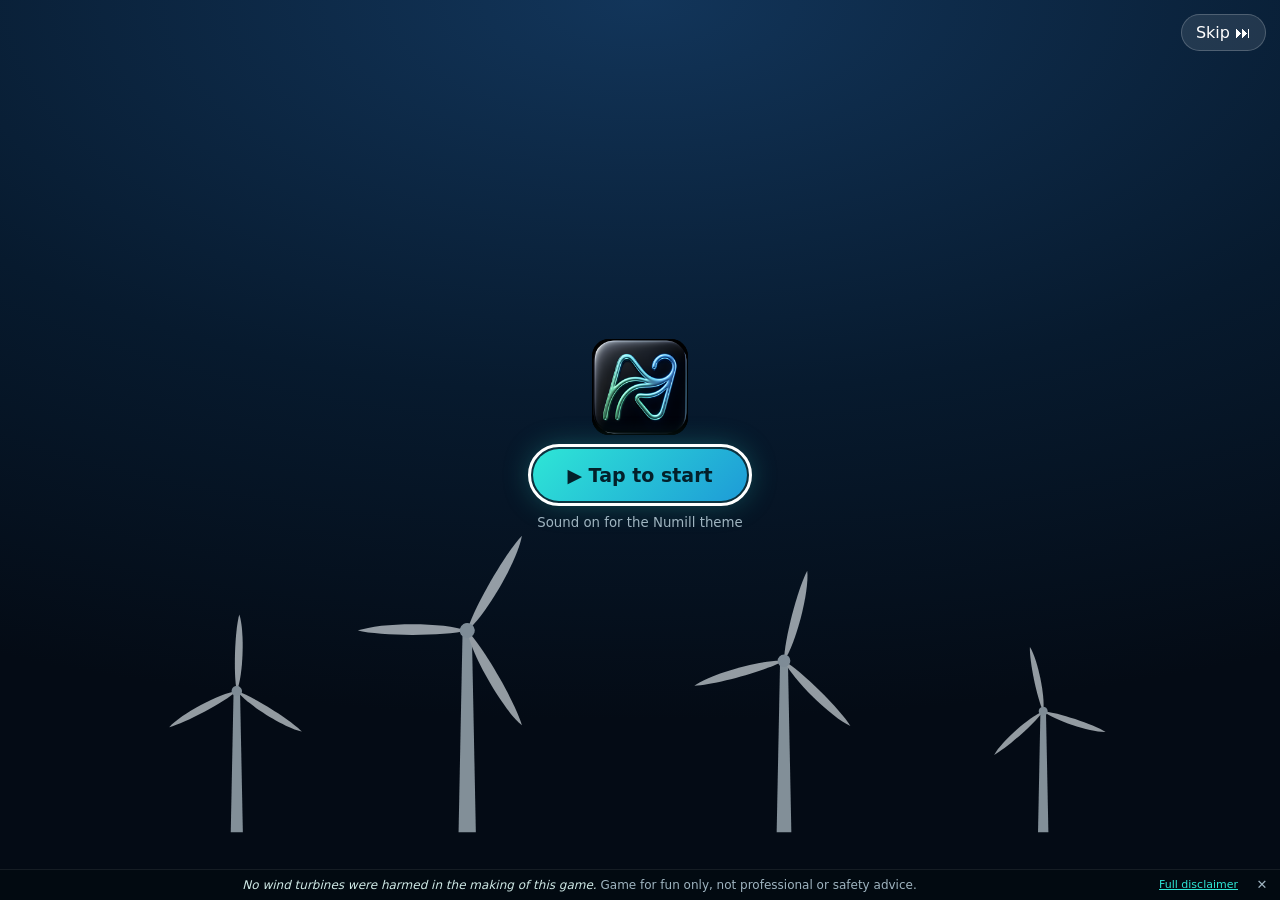
==== farm/index.html @ d7a77ce5 "Publish Numill Wind Farm Academy + Farm Edition with version switch (Crítico approved: edu 9.2, farm" ====
<!doctype html>
<html lang="en"><head><meta charset="UTF-8" /><meta name="viewport" content="width=device-width, initial-scale=1, viewport-fit=cover" />
<link rel="icon" href="./favicon.ico" /><meta name="theme-color" content="#7fd0ff" /><title>Numill Wind Farm: Farm Edition</title>  <script type="module" crossorigin src="./assets/index-DjBIpBkQ.js"></script>
  <link rel="stylesheet" crossorigin href="./assets/index-oeJeIlq3.css">
</head>
<body><div id="root"></div></body></html>
---- farm/assets/index-oeJeIlq3.css ----
.gs-screen,.gs-seq,.gs-ov{--gs-bg:#06101c;--gs-fg:#e8f6f4;--gs-mut:#9fb4c0;--gs-teal:#2ee6d6;--gs-card:rgba(14,28,44,.92);--gs-line:rgba(255,255,255,.12);font-family:Inter,system-ui,sans-serif;color:var(--gs-fg)}.gs-screen,.gs-seq{position:fixed;top:0;right:0;bottom:0;left:0;z-index:900;display:flex;flex-direction:column;align-items:center;justify-content:center;gap:14px;padding:24px 20px 64px;text-align:center;background:radial-gradient(120% 80% at 50% 0%,#12355a,#071a2e 55%,#040b15);overflow:hidden}.gs-ov{position:fixed;top:0;right:0;bottom:0;left:0;z-index:950;display:grid;place-items:center;padding:16px;background:#020810b8;-webkit-backdrop-filter:blur(6px);backdrop-filter:blur(6px)}.gs-card{background:var(--gs-card);border:1px solid var(--gs-line);border-radius:20px;padding:20px;max-width:440px;width:100%;box-shadow:0 20px 60px #00000073;display:flex;flex-direction:column;gap:10px;text-align:left}.gs-card h2,.gs-card h3{margin:0}.gs-card p{margin:0;line-height:1.45}.gs-scroll{max-height:86dvh;overflow:auto}.gs-scroll ul{margin:0;padding-left:20px;line-height:1.45}.gs-btn{background:linear-gradient(135deg,#2ee6d6,#1e9bd7);color:#03202a;border:0;border-radius:14px;padding:13px 18px;font-weight:800;font-size:16px;cursor:pointer}.gs-btn:disabled{opacity:.6}.gs-btn:focus-visible,.gs-link:focus-visible,.gs-skip:focus-visible{outline:3px solid #fff;outline-offset:2px}.gs-btn.gs-ghost{background:transparent;color:var(--gs-fg);border:1px solid var(--gs-line)}.gs-big{font-size:19px;padding:15px 34px;border-radius:99px;box-shadow:0 0 30px #2ee6d659}.gs-link{background:none;border:0;color:var(--gs-teal);text-decoration:underline;cursor:pointer;font-size:inherit;padding:4px}.gs-muted{color:var(--gs-mut)}.gs-em{font-style:italic;color:var(--gs-teal)}.gs-err{color:#ff8a8a!important}.gs-input{padding:12px 14px;border-radius:12px;border:1px solid var(--gs-line);background:#ffffff0f;color:var(--gs-fg);font-size:16px}.gs-row{display:flex;justify-content:space-between;gap:10px;width:100%;max-width:440px}.gs-logo{width:132px;height:auto;filter:drop-shadow(0 0 24px rgba(46,230,214,.45))}.gs-logo-sm{width:96px}.gs-title h1{margin:0;font-size:30px}.gs-banner{display:flex;align-items:center;gap:6px;min-height:24px;font-size:11px;line-height:1.25;color:#9fb4c0;background:#030a12f0;border-top:1px solid rgba(255,255,255,.08);padding:3px 4px 3px 10px;font-family:Inter,system-ui,sans-serif;flex:none;padding-bottom:max(3px,env(safe-area-inset-bottom))}.gs-btext{flex:1;min-width:0;white-space:nowrap;overflow:hidden;text-overflow:ellipsis}.gs-screen .gs-banner,.gs-seq .gs-banner{position:absolute;left:0;right:0;bottom:0}.gs-funny{color:#cfe9e6;font-style:italic}.gs-banner .gs-link{font-size:11px;padding:2px 4px;white-space:nowrap;flex:none}.gs-x{flex:none;background:none;border:0;color:#9fb4c0;font-size:13px;width:28px;height:24px;cursor:pointer;border-radius:6px}.gs-x:hover{color:#fff;background:#ffffff14}.gs-screen,.gs-seq{padding-bottom:calc(24px + var(--gs-banner-h,0px))}.gs-ov{bottom:var(--gs-banner-h,0px)}@media (min-width:700px){.gs-banner{font-size:12px}}.gs-farm{position:absolute;left:0;right:0;bottom:calc(8px + var(--gs-banner-h,0px));width:100%;height:auto;max-height:40%;opacity:.6;pointer-events:none}.gs-tower{fill:#d7e7ef}.gs-blade{fill:#f3fbff}.gs-hub{fill:#cfe0ea}.gs-rotor{animation:gs-spin linear infinite;transform-box:fill-box;transform-origin:center}@keyframes gs-spin{to{rotate:360deg}}.gs-seq-start,.gs-seq-titles{position:relative;display:flex;flex-direction:column;align-items:center;gap:14px}.gs-skip{position:absolute;top:14px;right:14px;background:#ffffff1a;color:#fff;border:1px solid rgba(255,255,255,.2);border-radius:99px;padding:8px 14px;cursor:pointer;z-index:2}.gs-logo-anim{width:170px;animation:gs-logo 2.4s cubic-bezier(.2,.8,.2,1) both}.gs-presents{color:var(--gs-mut);letter-spacing:.3em;text-transform:uppercase;animation:gs-fade 1s 1.6s both}.gs-title-anim{margin:0;font-size:38px;letter-spacing:.02em;animation:gs-rise 1.2s 2.4s cubic-bezier(.2,.8,.2,1) both;text-shadow:0 0 30px rgba(46,230,214,.5)}.gs-sub-anim{margin:0;color:var(--gs-mut);animation:gs-fade 1s 3.6s both}@keyframes gs-logo{0%{opacity:0;transform:scale(.4) rotate(-30deg);filter:blur(10px)}60%{opacity:1;filter:blur(0)}to{transform:scale(1) rotate(0)}}@keyframes gs-rise{0%{opacity:0;transform:translateY(24px)}to{opacity:1;transform:none}}@keyframes gs-fade{0%{opacity:0}to{opacity:1}}.gs-dots{display:flex;gap:6px}.gs-dots i{width:28px;height:4px;border-radius:4px;background:#ffffff2e}.gs-dots i.on{background:var(--gs-teal)}.gs-bubble{animation:gs-rise .4s both}.gs-mascot{font-size:54px;line-height:1;align-self:center}.gs-wiggle{animation:gs-wig 1.2s ease-in-out 2}@keyframes gs-wig{0%,to{rotate:0deg}25%{rotate:-10deg}75%{rotate:10deg}}.gs-ackbtn{font-size:15px;line-height:1.35;text-align:left;padding:14px 16px}.gs-pop{animation:gs-rise .3s both}@media (prefers-reduced-motion:reduce){.gs-rotor,.gs-logo-anim,.gs-title-anim,.gs-sub-anim,.gs-presents,.gs-bubble,.gs-pop,.gs-wiggle{animation-duration:.01s!important;animation-iteration-count:1!important}}.gs-lbl{display:block;text-align:left;font-size:13px;margin:6px 0;color:inherit}.gs-lbl .gs-input{display:block;width:100%;box-sizing:border-box;margin-top:4px}.gs-check{display:flex;gap:8px;align-items:flex-start;text-align:left;font-size:12.5px;line-height:1.4;margin:10px 0}.gs-check input{margin-top:3px;flex:0 0 auto;width:18px;height:18px}.gs-check a{color:inherit;text-decoration:underline}.gs-small{font-size:12px;margin-top:8px}.gs-pro{max-height:calc(100vh - 40px - var(--gs-banner-h,0px));overflow:auto}img[src*=fundo-preto]{background:#000;border-radius:18%;object-fit:contain;aspect-ratio:1/1;filter:none!important;padding:0!important;box-shadow:none!important}:root{--bg:#071318;--card:#0d1f26;--card2:#11282f;--line:#1d3a40;--teal:#2dd4bf;--teal2:#14b8a6;--gold:#f5c451;--gold2:#d99a1e;--red:#ef4444;--amber:#f59e0b;--text:#e6f4f1;--mut:#8aa9a6}*{box-sizing:border-box;-webkit-tap-highlight-color:transparent}html,body,#root{margin:0;height:100%;background:var(--bg);color:var(--text);font-family:Inter,system-ui,-apple-system,Segoe UI,Roboto,sans-serif}button{font:inherit;color:inherit;cursor:pointer;border:0;background:none}button:disabled{opacity:.45;cursor:not-allowed}.app{max-width:480px;margin:0 auto;height:100dvh;display:flex;flex-direction:column;position:relative;overflow:hidden;background:radial-gradient(120% 60% at 50% 0%,#0f3a3a 0%,var(--bg) 60%)}.app.stormy{background:radial-gradient(120% 60% at 50% 0%,#1e2a44,#070b14 60%)}header{display:flex;align-items:center;gap:10px;padding:10px 14px 6px}.logo{width:36px;height:36px;filter:drop-shadow(0 0 10px rgba(45,212,191,.6))}.brand{flex:1;line-height:1.05}.brand h1{margin:0;font-size:17px;letter-spacing:.3px;background:linear-gradient(90deg,#fff,var(--gold));-webkit-background-clip:text;background-clip:text;color:transparent}.brand small{color:var(--teal);font-size:12px;letter-spacing:.6px;text-transform:uppercase}.icon{min-width:34px;height:34px;border-radius:10px;background:var(--card);border:1px solid var(--line);font-size:13px;font-weight:700;padding:0 8px}.stats{display:grid;grid-template-columns:1.6fr 1.2fr 1fr 1fr .8fr;gap:6px;padding:4px 12px}.stat{background:var(--card);border:1px solid var(--line);border-radius:12px;padding:6px;display:flex;flex-direction:column;align-items:center;font-size:12px}.stat b{font-size:14px;font-variant-numeric:tabular-nums}.stat small{color:var(--mut);font-size:12px}.stat.gold{border-color:#f5c4518c;box-shadow:inset 0 0 12px #f5c45126,0 0 12px #f5c4511f}.stat.gold b{color:var(--gold)}.stat.amber b{color:var(--amber)}.stat.red{border-color:var(--red)}.stat.red b{color:var(--red)}.pulse{animation:pulse 1s infinite}@keyframes pulse{50%{box-shadow:0 0 14px #ef444499}}.lvl{display:flex;align-items:center;gap:10px;margin:6px 12px;padding:8px 10px;border-radius:14px;background:linear-gradient(90deg,#f5c4511a,#2dd4bf0f);border:1px solid rgba(245,196,81,.35)}.badge-lvl{width:34px;height:34px;border-radius:50%;display:grid;place-items:center;font-weight:800;color:#1a1200;background:radial-gradient(circle at 35% 30%,#fff1b8,var(--gold) 45%,var(--gold2));box-shadow:0 0 14px #f5c4518c}.lvlbody{flex:1}.ready{font-size:18px;color:var(--gold);animation:bob 1s infinite}@keyframes bob{50%{transform:translateY(-4px)}}.row{display:flex;justify-content:space-between;align-items:center;gap:8px}.small{font-size:12px;color:var(--mut)}.bar{height:8px;background:#0a1a1f;border-radius:99px;overflow:hidden;margin-top:4px;border:1px solid var(--line)}.fill{height:100%;border-radius:99px;transition:width .4s cubic-bezier(.2,.9,.3,1.2)}.fill.teal{background:linear-gradient(90deg,var(--teal2),var(--teal));box-shadow:0 0 10px var(--teal)}.fill.amber{background:var(--amber)}.fill.goldfill{background:linear-gradient(90deg,var(--gold2),var(--gold),#fff1b8,var(--gold));background-size:200% 100%}.shimmer{animation:shim 1.4s linear infinite}@keyframes shim{to{background-position:-200% 0}}.banner{margin:4px 12px;padding:6px 10px;border-radius:10px;background:#6366f12e;border:1px solid #6366f1;font-size:12px;font-weight:700;text-align:center}.banner.red{background:#ef444424;border-color:var(--red);animation:pulse 1.2s infinite}main{flex:1;min-height:0;display:flex;flex-direction:column}.scene{flex:1;min-height:240px;position:relative}.loading{display:grid;place-items:center;height:100%;color:var(--mut)}.panel{margin:8px 12px;padding:12px;border-radius:16px;background:linear-gradient(180deg,var(--card2),var(--card));border:1px solid var(--line);display:flex;flex-direction:column;gap:8px}.panel.hint{color:var(--mut);font-size:13px;text-align:center}.chip{font-size:12px;font-weight:800;padding:3px 8px;border-radius:99px;letter-spacing:.5px}.chip.teal{background:#2dd4bf26;color:var(--teal)}.chip.red{background:#ef44442e;color:#fca5a5}.chip.amber{background:#f59e0b2e;color:#fcd34d}.btn{width:100%;padding:12px 14px;border-radius:14px;font-weight:800;font-size:14.5px;transition:transform .08s;margin-top:6px}.btn:active:not(:disabled){transform:scale(.97)}.btn.teal{background:linear-gradient(180deg,var(--teal),var(--teal2));color:#032;box-shadow:0 6px 18px #14b8a659}.btn.gold{background:linear-gradient(180deg,#ffe08a,var(--gold) 40%,var(--gold2));color:#2a1a00;box-shadow:0 6px 22px #f5c45173,inset 0 1px #fff6}.btn.red{background:linear-gradient(180deg,#f87171,var(--red));color:#fff;box-shadow:0 6px 18px #ef444459}.btn.ghost{background:var(--card2);border:1px solid var(--line);color:var(--text)}.btn.link{background:none;color:var(--mut);font-weight:600;font-size:12.5px;text-decoration:underline}.glow{animation:glow 1.6s infinite}@keyframes glow{50%{box-shadow:0 0 30px #f5c451cc}}.shopitem{display:flex;justify-content:space-between;align-items:center;width:100%;padding:11px 12px;border-radius:12px;background:var(--card2);border:1px solid var(--line);text-align:left;margin-top:6px}.shopitem span{display:flex;flex-direction:column}.shopitem small{color:var(--mut);font-size:12px}.shopitem.rare{border-color:#f5c45199;box-shadow:inset 0 0 14px #f5c4511a}.price{color:var(--gold);font-weight:800;align-items:flex-end;font-size:13px}nav{display:grid;grid-template-columns:repeat(4,1fr);border-top:1px solid var(--line);background:#071318eb;padding-bottom:env(safe-area-inset-bottom)}nav button{padding:8px 0 10px;display:flex;flex-direction:column;align-items:center;font-size:18px;position:relative;color:var(--mut)}nav button small{font-size:12px}nav button.on{color:var(--teal)}nav button.on:before{content:"";position:absolute;top:0;left:25%;right:25%;height:2px;background:var(--teal);box-shadow:0 0 8px var(--teal)}.dot{position:absolute;top:6px;right:30%;width:8px;height:8px;border-radius:50%;background:var(--gold);box-shadow:0 0 8px var(--gold)}.page{padding:8px 14px 16px;overflow:auto}.page h2{margin:6px 0 10px;font-size:18px}.page h3{margin:16px 0 8px;font-size:15px}.kpi{background:var(--card);border:1px solid var(--line);border-radius:12px;padding:10px 12px;margin-bottom:8px;font-size:13px}.kpi b{color:var(--teal)}.kpi.warn b{color:var(--amber)}.ladder{display:flex;flex-direction:column;gap:5px}.rung{display:flex;align-items:center;gap:10px;padding:7px 10px;border-radius:10px;background:var(--card);border:1px solid var(--line);font-size:13px;color:var(--mut)}.rung span{width:22px;height:22px;border-radius:50%;display:grid;place-items:center;background:#0a1a1f;font-size:12px;font-weight:800}.rung small{margin-left:auto;color:var(--amber);font-size:12px}.rung.done{color:var(--text)}.rung.done span{background:var(--teal2);color:#032}.rung.now{border-color:var(--gold);color:#fff;box-shadow:0 0 14px #f5c45140}.rung.now span{background:var(--gold);color:#2a1a00}.rung.tier{margin-top:8px}.badges{display:grid;grid-template-columns:repeat(4,1fr);gap:6px}.bdg{aspect-ratio:1;border-radius:12px;background:var(--card);border:1px solid var(--line);display:flex;flex-direction:column;align-items:center;justify-content:center;font-size:20px;filter:grayscale(1);opacity:.55;text-align:center;padding:4px}.bdg small{font-size:12px;color:var(--mut);margin-top:2px;line-height:1.1}.bdg.got{filter:none;opacity:1;border-color:var(--teal)}.bdg.got.rare{border-color:var(--gold);box-shadow:0 0 14px #f5c45173}.overlay{position:absolute;top:0;right:0;bottom:0;left:0;background:#02080aa8;-webkit-backdrop-filter:blur(3px);backdrop-filter:blur(3px);display:flex;align-items:flex-end;z-index:20;animation:fade .2s}@keyframes fade{0%{opacity:0}}.sheet{width:100%;max-height:88%;overflow:auto;background:linear-gradient(180deg,#123036,var(--card));border-top:1px solid var(--teal);border-radius:22px 22px 0 0;padding:16px 16px 22px;animation:up .28s cubic-bezier(.2,.9,.3,1.15)}@keyframes up{0%{transform:translateY(40%);opacity:0}}.sheet h3{margin:0;font-size:17px}.sheet p{font-size:14px;line-height:1.45}.sheet.goldb{border-top:2px solid var(--gold);box-shadow:0 -10px 40px #f5c45140}.sheet.danger{border-top:2px solid var(--red);box-shadow:0 -10px 40px #ef444440}.quote{background:var(--card2);border-left:3px solid var(--gold);padding:10px 12px;border-radius:8px;font-style:italic}.alarm{background:#ef44441f;border:1px solid var(--red);color:#fecaca;padding:10px;border-radius:10px;font-family:ui-monospace,monospace;font-size:13px;margin:8px 0;animation:pulse 1.2s infinite}.grid2{display:grid;grid-template-columns:1fr 1fr;gap:8px}.grid1{display:grid;gap:8px}.opt{padding:11px 10px;border-radius:12px;background:var(--card2);border:1px solid var(--line);text-align:left;font-size:13.5px;transition:all .15s}.opt.picked{border-color:var(--teal);background:#2dd4bf24}.opt.right{border-color:#22c55e;background:#22c55e29}.opt.wrongopt{border-color:var(--red);background:#ef444426}.opt.dim{opacity:.5}.steps{display:flex;gap:6px;margin:10px 0 4px}.steps span{flex:1;text-align:center;font-size:12px;font-weight:800;padding:3px;border-radius:99px;background:#0a1a1f;color:var(--mut)}.steps span.on{background:var(--teal);color:#032}.steps span.done{background:var(--gold);color:#2a1a00}.loto{margin:4px 0 8px;padding-left:20px;font-size:13px;color:var(--teal)}.q{font-weight:700}.ok{color:#4ade80;font-weight:800}.ko{color:#f87171;font-weight:800}.muted{color:var(--mut)}.big{font-size:44px;font-weight:900;text-align:center;margin:6px 0;color:var(--gold);text-shadow:0 0 20px rgba(245,196,81,.6)}.days{display:flex;gap:6px;margin:10px 0}.days span{flex:1;text-align:center;padding:8px 0;border-radius:10px;background:var(--card2);border:1px solid var(--line);font-weight:800;color:var(--mut)}.days span.on{background:linear-gradient(180deg,#ffe08a,var(--gold));color:#2a1a00;border-color:var(--gold);box-shadow:0 0 10px #f5c45180}.pops{position:absolute;left:0;right:0;top:46%;display:flex;flex-direction:column;align-items:center;pointer-events:none;z-index:30;gap:4px}.pop{padding:5px 12px;border-radius:99px;background:#0d1f26eb;border:1px solid var(--teal);font-weight:800;font-size:13px;animation:rise 1.6s ease-out forwards}.pop.gold{border-color:var(--gold);color:var(--gold);text-shadow:0 0 10px rgba(245,196,81,.6)}.pop.bad{border-color:var(--red);color:#fca5a5}@keyframes rise{0%{transform:translateY(14px) scale(.8);opacity:0}15%{transform:translateY(0) scale(1.08);opacity:1}30%{transform:scale(1)}to{transform:translateY(-46px);opacity:0}}.burst{position:absolute;left:50%;top:42%;pointer-events:none;z-index:40}.burst i{position:absolute;border-radius:50%;box-shadow:0 0 10px currentColor;animation:fly 1s cubic-bezier(.1,.8,.3,1) forwards}@keyframes fly{0%{transform:translate(0) scale(1);opacity:1}to{transform:translate(var(--x),var(--y)) scale(.2);opacity:0}}.btn.danger{background:#ef44441a;border:1px dashed var(--red);color:#fca5a5;font-size:12.5px;font-weight:700}.go{font-size:12px;font-weight:900;padding:3px 10px;border-radius:99px;letter-spacing:.6px}.go.go{background:#16a34a;color:#fff}.go.caution{background:var(--amber);color:#2a1a00}.go.nogo{background:var(--red);color:#fff;animation:pulse 1s infinite}.jobcard{background:var(--card2);border:1px solid rgba(245,196,81,.45);border-radius:12px;padding:10px 12px;display:flex;flex-direction:column;gap:6px;font-size:13px;margin:8px 0}.jobcard span{color:var(--mut)}.jobcard b{text-align:right}.limits{width:100%;font-size:12px;border-collapse:collapse}.limits td{padding:3px 6px;color:var(--mut);border-bottom:1px solid var(--line)}.limits td:last-child{text-align:right}.limits tr.hl td{color:var(--gold);font-weight:700}.opt.picked{background:linear-gradient(180deg,#2dd4bf59,#14b8a638);color:#fff;font-weight:700}.opt.right{background:#15803d;border-color:#22c55e;color:#fff;font-weight:800}.opt.wrongopt{background:#991b1b;border-color:var(--red);color:#fff;font-weight:800}.days span{display:flex;flex-direction:column;align-items:center;gap:2px;font-size:13px}.days small{font-size:12px;font-weight:700;opacity:.8}.days span.chest{flex:1.3;border-color:var(--gold);box-shadow:0 0 12px #f5c45159;font-size:18px}.banner.red{color:#fff;background:#ef444452;cursor:pointer}.fill{position:relative}.fill:after{content:"";position:absolute;top:0;right:0;bottom:0;left:0;background:linear-gradient(90deg,transparent,rgba(255,255,255,.45),transparent);transform:translate(-100%);animation:sweep 2.4s infinite}@keyframes sweep{to{transform:translate(100%)}}.pin{background:var(--red);color:#fff;font-weight:900;width:26px;height:26px;border-radius:50%;display:grid;place-items:center;box-shadow:0 0 14px var(--red);animation:bob .8s infinite;font-size:16px;pointer-events:none}:root{--bg:#0b4f78;--card:#0f6a94;--card2:#1279a6;--line:#ffd23f;--teal:#5ef2e0;--teal2:#22c7c0;--gold:#ffd23f;--gold2:#ff9f1c;--text:#ffffff;--mut:#d4f3ff}.app{background:linear-gradient(180deg,#5cc8ff,#2a9fd6,#0e6d9c 70%,#0b4f78);font-family:Comic Sans MS,Comic Neue,"Baloo 2",Inter,system-ui,sans-serif}.app.stormy{background:linear-gradient(180deg,#4a5d8a,#26365e 60%,#141d38)}.gamebanner{display:flex;flex-wrap:wrap;align-items:center;justify-content:center;gap:4px 8px;padding:6px 10px;text-align:center;background:repeating-linear-gradient(-45deg,#ffd23f 0,#ffd23f 14px,#ffc300 14px,#ffc300 28px);color:#0b2a44;border-bottom:3px solid #0b2a44}.gamebanner b{font-size:16px;font-weight:900;letter-spacing:.5px;text-shadow:2px 2px 0 #fff}.gamebanner i{width:100%;font-size:12px;font-weight:700}.gm-tag{background:#ff3d7f;color:#fff;font-weight:900;font-size:12px;padding:2px 7px;border-radius:6px;border:2px solid #0b2a44;transform:rotate(-4deg);box-shadow:2px 2px #0b2a44}.brand h1{background:none;color:#fff;-webkit-text-fill-color:#fff;text-shadow:2px 2px 0 #0b2a44}.brand small{color:#ffd23f}.stat,.icon,.lvl{border:2px solid #0b2a44!important;box-shadow:3px 3px #0b2a44!important}.stat.gold{background:#ffd23f}.stat.gold b,.stat.gold span{color:#0b2a44}.ladder.scroll{position:relative;max-height:52vh;overflow-y:auto;padding-right:4px;gap:10px;scroll-behavior:smooth}.tierbox{display:flex;flex-direction:column;gap:5px;padding:8px;border-radius:14px;background:#0d1f2699;border:1px dashed var(--line)}.tierbox.cur{border:1px solid var(--gold);box-shadow:0 0 16px #f5c4512e}.tierbox.past{opacity:.85}.tierhead{display:flex;justify-content:space-between;align-items:center;font-weight:900;font-size:13px;color:var(--teal);letter-spacing:.3px}.tierbox.cur .tierhead{color:var(--gold)}.tierhead small{color:var(--mut);font-weight:700}.rung.legend{background:linear-gradient(90deg,rgba(245,196,81,.18),var(--card));border-color:#f5c45199}.rung.legend b{color:var(--gold)}.champ{width:100%;margin:4px 0 10px;padding:10px;border-radius:14px;border:2px solid var(--gold);background:linear-gradient(180deg,#3a2a05,#1a1404);color:var(--gold);font:inherit;font-weight:900;cursor:pointer;animation:glow 1.6s infinite}.victory{position:fixed;top:0;right:0;bottom:0;left:0;z-index:60;display:grid;place-items:center;padding:16px;overflow:hidden;background:radial-gradient(circle at 50% 25%,#f5c45173,#14b8a640 40%,#04121a 80%);animation:fade .4s}.confetti{position:absolute;top:0;right:0;bottom:0;left:0;pointer-events:none}.confetti i{position:absolute;top:-20px;width:9px;height:14px;border-radius:2px;animation:confetti linear infinite}.confetti i:nth-child(3n){width:7px;height:7px;border-radius:50%}@keyframes confetti{0%{transform:translateY(-20px) rotate(0);opacity:1}to{transform:translateY(110vh) rotate(720deg) translate(40px);opacity:.8}}.vcard{position:relative;width:100%;max-width:380px;max-height:100%;overflow:auto;text-align:center;padding:18px 16px;border-radius:24px;background:linear-gradient(180deg,#14404a,#0d1f26);border:3px solid var(--gold);box-shadow:0 0 50px #f5c4518c,inset 0 0 30px #2dd4bf26;animation:vpop .7s cubic-bezier(.2,1.6,.4,1);display:flex;flex-direction:column;gap:10px}@keyframes vpop{0%{transform:scale(.3) rotate(-8deg);opacity:0}}.vtrophy{font-size:76px;line-height:1;filter:drop-shadow(0 0 22px rgba(245,196,81,.9));animation:bob 1.2s infinite}.vtitle{margin:0;font-size:34px;font-weight:900;letter-spacing:1px;transform:rotate(-2deg);background:linear-gradient(180deg,#fff,var(--gold) 55%,var(--gold2));-webkit-background-clip:text;background-clip:text;color:transparent;filter:drop-shadow(3px 3px 0 #2a1a00)}.vsub{margin:0;color:var(--teal);font-weight:800}.vrank{align-self:center;padding:8px 16px;border-radius:999px;font-weight:900;font-size:17px;color:#2a1a00;background:linear-gradient(180deg,#ffe08a,var(--gold) 50%,var(--gold2));box-shadow:0 6px 22px #f5c45180}.vtext{margin:0;font-size:14px;line-height:1.45}.vstats{display:grid;grid-template-columns:repeat(4,1fr);gap:6px}.vstats div{background:var(--card2);border:1px solid var(--line);border-radius:12px;padding:7px 2px;display:flex;flex-direction:column}.vstats b{color:var(--gold);font-size:14px}.vstats small{color:var(--mut);font-size:12px}.icon.off{opacity:.45;text-decoration:line-through;filter:grayscale(1)}.sheet.mg{max-height:92vh;overflow-y:auto}.mg-list{display:grid;grid-template-columns:1fr 1fr;gap:8px}.mg-item{display:flex;flex-direction:column;align-items:center;gap:2px;padding:10px 6px;min-height:84px;border-radius:14px;background:var(--card2);border:1px solid var(--line);font-size:13px;font-weight:700}.mg-item b{font-size:22px}.mg-item small{color:var(--mut);font-weight:600;font-size:12px}.mg-item.locked{opacity:.45}.mg-how{min-height:34px}.mg-msg{min-height:36px;margin:4px 0}.mg-stage{display:flex;flex-direction:column;align-items:center;gap:8px;min-height:300px}.mg-won{display:flex;flex-direction:column;align-items:center;gap:2px}.mg-won b{font-size:18px;color:var(--gold)}.mg-row{display:flex;gap:8px;width:100%}.mg-asm{display:flex;flex-direction:column-reverse;gap:4px;width:100%}.mg-slot{min-height:34px;border:2px dashed var(--line);border-radius:10px;font-size:12.5px;color:var(--mut);background:#0a1a1f}.mg-slot.done{border-style:solid;border-color:var(--teal);color:var(--teal)}.mg-slot.hint{border-color:var(--gold);color:var(--gold)}.mg-tray{display:flex;flex-wrap:wrap;gap:6px;justify-content:center;width:100%}.mg-chip{min-width:64px;min-height:38px;padding:4px 8px;border-radius:10px;background:var(--card2);border:1px solid var(--line);font-size:12px;font-weight:700;display:flex;align-items:center;justify-content:center}.mg-chip.on{border-color:var(--gold);box-shadow:0 0 0 2px var(--gold)}.mg-chip.ghost{visibility:hidden}.mg-maze,.mg-pipes,.mg-slide,.mg-mem,.mg-blade,.mg-truck{display:grid;width:min(86vw,320px);gap:0;touch-action:none}.mg-maze{aspect-ratio:1;border:2px solid var(--teal)}.mg-cell{aspect-ratio:1;border:2px solid #4b7f86;display:flex;align-items:center;justify-content:center;font-size:15px;margin:-1px}.mg-cell.trail{background:#2dd4bf38}.mg-pad{display:grid;grid-template-columns:repeat(3,56px);gap:6px}.mg-pad button{height:44px;border-radius:12px;background:var(--card2);border:1px solid var(--line);font-size:18px}.mg-pipes{gap:3px}.mg-tile{aspect-ratio:1;position:relative;background:#0a1a1f;border:1px solid var(--line);border-radius:6px;padding:0}.mg-tile svg{width:100%;height:100%}.mg-tile line{stroke:#4b7f86;stroke-width:7;stroke-linecap:round}.mg-tile circle{fill:#4b7f86}.mg-tile.lit line,.mg-tile.lit circle{stroke:var(--gold);fill:var(--gold)}.mg-tile i{position:absolute;left:2px;top:0;font-style:normal;font-size:14px}.mg-flange{position:relative;width:min(80vw,280px);aspect-ratio:1;border-radius:50%;background:radial-gradient(circle,#1d3a40 0,#1d3a40 30%,#11282f 31%,#11282f);border:3px solid #4b7f86}.mg-bolt{position:absolute;width:48px;height:48px;margin:-24px;border-radius:50%;background:#0a1a1f;border:2px solid var(--line);font-size:20px;font-weight:800}.mg-bolt.done{background:var(--teal);color:#032}.mg-bolt.hint{border-color:var(--gold);box-shadow:0 0 12px var(--gold)}.mg-hubc{position:absolute;top:0;right:0;bottom:0;left:0;display:flex;align-items:center;justify-content:center;font-weight:800;color:var(--mut);pointer-events:none}.mg-slide{gap:2px}.mg-st{aspect-ratio:1;border-radius:6px;background-color:#0d1f26;border:1px solid var(--line);position:relative;padding:0}.mg-st small{position:absolute;right:3px;bottom:1px;font-size:12px;color:var(--gold)}.mg-st.empty{background:transparent;border-style:dashed}.mg-mem{gap:6px}.mg-card{aspect-ratio:3/4;border-radius:10px;background:linear-gradient(160deg,var(--teal2),#0b4a44);border:1px solid var(--line);font-weight:900;font-size:20px;color:#032;display:flex;flex-direction:column;align-items:center;justify-content:center}.mg-card.up{background:var(--card2);color:var(--text)}.mg-card.got{border-color:var(--gold)}.mg-card b{font-size:26px}.mg-card small{font-size:12px}.mg-yaw{width:min(72vw,240px)}.mg-yaw .ring{fill:#0a1a1f;stroke:var(--line);stroke-width:3}.mg-yaw .wind{fill:#7dd3fc}.mg-yaw .wtxt{fill:#7dd3fc;font-size:12px;font-weight:800}.mg-yaw .zone{fill:#86efac2e}.mg-yaw .nac{fill:#e6f4f1}.mg-yaw .rotor{fill:var(--gold)}.mg-blade{gap:2px;width:min(70vw,240px);padding:6px;border-radius:40px 40px 12px 12px;background:linear-gradient(90deg,#cfd8dc,#eceff1,#b0bec5)}.mg-bc{aspect-ratio:1;border-radius:4px;background:#ffffff40;border:1px solid rgba(0,0,0,.06);padding:0}.mg-bc.found{background:#2dd4bf99;outline:2px solid var(--teal)}.mg-bc.miss{background:#ef44442e}.mg-truck{gap:2px;padding:6px;background:#3b4b52;border-radius:8px;border-bottom:10px solid #222}.mg-tc{aspect-ratio:1;border-radius:4px;background:#26343a;border:1px solid #4b5f66;padding:0}.mg-mini{display:grid;gap:1px}.mg-mini i{background:currentColor;border-radius:2px}.mg-ladder{display:flex;flex-direction:column;gap:4px;width:120px;padding:4px 10px;border-left:5px solid #9aa;border-right:5px solid #9aa}.mg-ladder .rung{height:26px;border-bottom:4px solid #9aa;display:flex;align-items:center;justify-content:center;font-size:16px}.mg-ladder .rung.done{border-color:var(--teal)}.mg-bar{position:relative;width:min(86vw,320px);height:26px;border-radius:99px;background:#0a1a1f;border:1px solid var(--line);overflow:hidden}.mg-bar .z{position:absolute;top:0;bottom:0;background:#86efac8c}.mg-bar .m{position:absolute;top:-2px;bottom:-2px;width:6px;margin-left:-3px;background:var(--gold)}.overlay.mg-ov{z-index:30}.mg-bi{width:min(78vw,260px)}.mg-bi .fl{fill:#11282f;stroke:#4b7f86;stroke-width:3}.mg-bi .hole{fill:#04090b;stroke:#4b7f86}.mg-bi .root{fill:#eceff12e;stroke:#cfd8dc;stroke-width:2}.mg-bi .stud{fill:var(--gold)}.mg-bi .ok .root{stroke:var(--teal)}.mg-radio{display:grid;grid-template-columns:repeat(3,1fr);gap:6px;width:100%}.mg-radio button{min-height:42px;border-radius:12px;background:var(--card2);border:1px solid var(--line);font-size:12.5px;font-weight:700}.mg-radio .stop{background:#7f1d1d;color:#fff}.mg-radio .tag{background:#3b2f0a;color:var(--gold)}.mg-hole{position:absolute;width:34px;height:34px;margin:-17px;border-radius:50%;background:#04090b;border:2px solid var(--line);display:flex;align-items:center;justify-content:center;font-size:16px}.mg-hole.next{border-color:var(--gold)}.mg-hole.done{border-color:var(--teal)}.mg-beat{width:70px;height:70px;border-radius:50%;border:4px solid var(--gold);display:block}.mg-check .opt{text-align:left}.mg-rhythm .mg-hole{border:2px solid #4b7f86!important;box-shadow:none!important}.mg-rhythm .mg-hole.next{border-color:var(--gold)!important;box-shadow:0 0 10px var(--gold)!important}.mg-rhythm .mg-hole.done{border-color:var(--teal)!important}.nm-glow{filter:drop-shadow(0 0 4px rgba(55,185,191,.9)) drop-shadow(0 0 12px rgba(18,151,216,.55));animation:nmGlow 2.8s ease-in-out infinite}@keyframes nmGlow{50%{filter:drop-shadow(0 0 6px rgba(55,185,191,1)) drop-shadow(0 0 18px rgba(245,196,81,.55))}}@media (prefers-reduced-motion: reduce){.nm-glow{animation:none}}.nm-glow-sm{width:26px;height:26px}.nm-glow-md{width:56px;height:56px;margin-bottom:4px}.nm-glow-lg{width:84px;height:84px}.nm-center{display:block;margin:4px auto 0}.nm-h{display:flex;align-items:center;gap:8px}.nm-splash{display:flex;flex-direction:column;align-items:center;gap:10px}.mg-slide.nm-solved{border-radius:8px;box-shadow:0 0 0 2px #37b9bfcc,0 0 24px #1297d899,0 0 40px #f5c45159;animation:nmGlowBox 2.8s ease-in-out infinite}@keyframes nmGlowBox{50%{box-shadow:0 0 0 2px #f5c451e6,0 0 30px #37b9bfb3,0 0 48px #f5c45173}}.tr-grid{display:grid;grid-template-columns:repeat(3,1fr);gap:8px}.tr-item{display:flex;flex-direction:column;align-items:center;gap:3px;padding:8px 4px;min-height:118px;border-radius:12px;background:var(--card2);border:1px solid var(--line);text-align:center;position:relative}.tr-item b{font-size:12px}.tr-item small{font-size:12px;color:var(--mut)}.tr-item.got{border-color:#f5c45199}.tr-official{grid-column:1 / -1;min-height:96px;border-style:dashed}.tr-lock{position:absolute;top:28px;font-size:18px}.tr-grad{display:inline-block;-webkit-mask-size:contain;mask-size:contain;-webkit-mask-repeat:no-repeat;mask-repeat:no-repeat;-webkit-mask-position:center;mask-position:center;background-size:200% 200%!important}.tr-shine{animation:trShine 3s ease-in-out infinite;filter:drop-shadow(0 0 5px rgba(255,236,170,.75))}@keyframes trShine{50%{background-position:100% 100%}}@media (prefers-reduced-motion: reduce){.tr-shine{animation:none}}.tr-pop{display:flex;flex-direction:column;align-items:center;gap:6px}.nm-icon{border-radius:22%;animation:nmIcon 2.8s ease-in-out infinite}.logo.nm-icon{filter:none}@keyframes nmIcon{0%,to{box-shadow:0 0 6px #37b9bf59}50%{box-shadow:0 0 16px #37b9bf99,0 0 26px #1297d859}}@media (prefers-reduced-motion: reduce){.nm-icon{animation:none}}.tr-official{grid-column:span 3;flex-direction:row;text-align:left;gap:10px;padding:10px}.tr-official b{font-size:12.5px}.tr-official small{display:block}.tr-offimg{position:relative;flex:none;width:56px;height:56px}.tr-offimg img{width:56px;height:56px;border-radius:13px;filter:grayscale(.5) brightness(.45)}.tr-offimg .tr-lock{position:absolute;right:0;bottom:0;left:0;top:0;display:grid;place-items:center;font-size:22px}.tr-shine{filter:drop-shadow(0 0 5px rgba(255,255,255,.7))!important}.mg-install{margin:4px 0 8px;text-align:center}.numis-ic{width:1.15em;height:1.15em;vertical-align:-.2em;margin-right:.2em;display:inline-block;filter:drop-shadow(0 1px 1px rgba(0,0,0,.4))}.numis-ic.big{width:22px;height:22px;margin-right:4px}.stat.numis{flex-direction:row;justify-content:center;gap:3px}.stat.numis .numis-ic.big{width:30px;height:30px;margin:0}.stat.numis b{color:#0b2a44!important;font-size:19px;font-weight:900;line-height:1}.stat.numis small{display:block;color:#0b2a44;opacity:.75;font-size:12px;font-weight:700}.tabs .numis-ic.big,nav .numis-ic.big{width:20px;height:20px;margin:0}.price{flex-direction:row!important;align-items:center!important;gap:2px}:root{--bg:#050b14;--bg2:#0a1424;--glass:rgba(16,32,52,.62);--glass2:rgba(22,44,70,.72);--line:rgba(120,200,255,.14);--line2:rgba(120,220,255,.28);--teal:#2ee6d6;--teal2:#16b8c9;--blue:#3b9dff;--violet:#7c6cff;--gold:#ffc94d;--gold2:#f0a321;--red:#ff5d6c;--green:#2fd47e;--text:#eaf4ff;--mut:#8ea6c2;--r1:8px;--r2:12px;--r3:16px;--r4:22px;--s1:4px;--s2:8px;--s3:12px;--s4:16px;--s5:24px;--glow:0 0 0 1px rgba(46,230,214,.18), 0 8px 30px rgba(59,157,255,.18);--ease:cubic-bezier(.2,.8,.2,1)}html,body,#root{background:var(--bg)!important;color:var(--text);font-family:Inter,system-ui,sans-serif!important;-webkit-font-smoothing:antialiased}h1,h2,h3,.btn,.eyebrow,nav small,.node-n,.res-score,.stat b{font-family:Outfit,Inter,sans-serif!important}.app{background:radial-gradient(80% 40% at 15% 0%,rgba(59,157,255,.22),transparent 60%),radial-gradient(70% 40% at 100% 10%,rgba(46,230,214,.16),transparent 60%),linear-gradient(180deg,#07111f 0%,var(--bg) 70%)!important;color:var(--text)}.app .gamebanner{background:linear-gradient(90deg,#3b9dff29,#2ee6d61f)!important;color:var(--mut)!important;border:0!important;border-bottom:1px solid var(--line)!important;padding:6px 12px!important}.app .gamebanner b{display:none}.app .gamebanner i{font-size:12px!important;font-weight:500!important;font-style:normal;color:var(--mut)}.app .gamebanner .gm-tag{background:#2ee6d624!important;color:var(--teal)!important;border:1px solid var(--line2)!important;border-radius:99px!important;font-size:12px!important;padding:2px 8px!important;letter-spacing:.8px;box-shadow:none!important;transform:none!important}.app header{background:transparent!important;padding:var(--s3) var(--s4) var(--s2)!important;border:0!important;box-shadow:none!important}.app .logo{width:40px!important;height:40px!important;border-radius:0!important;background:none!important;box-shadow:none!important;filter:drop-shadow(0 0 12px rgba(46,230,214,.55))!important;object-fit:contain}.app .brand h1{font-size:18px!important;font-weight:700!important;color:#fff!important;background:none!important;-webkit-text-fill-color:#fff;text-shadow:none!important;letter-spacing:.2px}.app .brand small{color:var(--teal)!important;font-size:12px!important;font-weight:600;letter-spacing:1.2px}.app .icon{width:36px;min-width:36px;height:36px;border-radius:var(--r2)!important;background:var(--glass)!important;border:1px solid var(--line)!important;box-shadow:none!important;-webkit-backdrop-filter:blur(10px);backdrop-filter:blur(10px);transition:all .2s var(--ease);color:var(--text)!important}.app .icon:hover{border-color:var(--line2)!important;transform:translateY(-1px)}.app .stats{gap:var(--s2)!important;padding:var(--s1) var(--s4)!important}.app .stat{background:var(--glass)!important;border:1px solid var(--line)!important;border-radius:var(--r2)!important;box-shadow:none!important;-webkit-backdrop-filter:blur(12px);backdrop-filter:blur(12px);color:var(--text)!important;padding:8px 4px!important}.app .stat b{font-size:15px!important;font-weight:700;color:#fff!important}.app .stat small{color:var(--mut)!important;font-size:12px!important}.app .stat.gold{border-color:#ffc94d59!important;background:linear-gradient(180deg,#ffc94d1f,#10203499)!important}.app .stat.gold b{color:var(--gold)!important}.app .lvl{margin:var(--s2) var(--s4)!important;padding:var(--s3)!important;border-radius:var(--r3)!important;background:var(--glass)!important;border:1px solid var(--line)!important;box-shadow:var(--glow)!important;color:var(--text)!important}.app .badge-lvl{background:linear-gradient(135deg,var(--teal),var(--blue))!important;color:#04121c!important;box-shadow:0 0 16px #2ee6d680!important;border:0!important;font-family:Outfit}.app .bar{background:#ffffff0f!important;border:0!important;height:8px!important}.app .fill.teal{background:linear-gradient(90deg,var(--teal),var(--blue))!important;box-shadow:0 0 12px #2ee6d68c!important}.app .panel{background:var(--glass)!important;border:1px solid var(--line)!important;border-radius:var(--r3)!important;box-shadow:none!important;-webkit-backdrop-filter:blur(14px);backdrop-filter:blur(14px);color:var(--text)!important;margin:var(--s2) var(--s4)!important}.app .btn{border-radius:var(--r2)!important;padding:13px 16px!important;font-weight:600!important;font-size:15px!important;letter-spacing:.2px;border:0!important;transition:transform .15s var(--ease),box-shadow .2s var(--ease),filter .2s;text-shadow:none!important}.app .btn:hover:not(:disabled){transform:translateY(-1px);filter:brightness(1.06)}.app .btn:active:not(:disabled){transform:scale(.98)}.app .btn.primary,.app .btn.teal{background:linear-gradient(135deg,var(--teal),var(--blue))!important;color:#03121d!important;box-shadow:0 8px 24px #3b9dff59,inset 0 1px #ffffff59!important}.app .btn.gold{background:linear-gradient(135deg,#ffe08a,var(--gold) 50%,var(--gold2))!important;color:#2a1a00!important}.app .btn.ghost{background:#ffffff0d!important;border:1px solid var(--line)!important;color:var(--text)!important;box-shadow:none!important}.app nav{grid-template-columns:repeat(5,1fr)!important;background:#060c16d1!important;-webkit-backdrop-filter:blur(18px);backdrop-filter:blur(18px);border-top:1px solid var(--line)!important;box-shadow:none!important}.app nav button{color:var(--mut)!important;padding:8px 0 10px!important;transition:color .2s;background:none!important;border:0!important;box-shadow:none!important}.app nav button .nav-ic{font-size:19px;line-height:1;display:grid;place-items:center;height:26px;width:44px;border-radius:99px;transition:all .25s var(--ease)}.app nav button.on{color:#fff!important}.app nav button.on .nav-ic{background:#2ee6d629;box-shadow:0 0 18px #2ee6d659}.app nav button small{font-size:12px!important;font-weight:600;margin-top:3px}.app nav button.on:before{left:35%!important;right:35%!important;background:linear-gradient(90deg,var(--teal),var(--blue))!important}.app .overlay{background:#02060ca8!important;-webkit-backdrop-filter:blur(8px)!important;backdrop-filter:blur(8px)!important}.app .sheet{background:linear-gradient(180deg,#12243cf5,#081220fa)!important;border:1px solid var(--line2)!important;border-bottom:0!important;border-radius:var(--r4) var(--r4) 0 0!important;box-shadow:0 -20px 60px #3b9dff2e!important;color:var(--text)!important;padding:var(--s4) var(--s4) var(--s5)!important}.app .sheet h3{font-weight:700;color:#fff!important}.app .page{padding:var(--s4)!important;overflow-y:auto;color:var(--text)}.app .page h2{font-weight:700;color:#fff}.app .muted{color:var(--mut)!important}.glass{background:var(--glass);border:1px solid var(--line);border-radius:var(--r3);-webkit-backdrop-filter:blur(14px);backdrop-filter:blur(14px)}.center{text-align:center}.academy{display:flex;flex-direction:column;gap:var(--s3);padding-bottom:var(--s5)!important}.ac-hero{display:flex;gap:var(--s3);align-items:center;padding:var(--s4);box-shadow:var(--glow);position:relative;overflow:hidden}.ac-hero:after{content:"";position:absolute;inset:-40% -20% auto auto;width:180px;height:180px;background:radial-gradient(circle,rgba(46,230,214,.25),transparent 70%);pointer-events:none}.ac-logo{width:64px;height:64px;object-fit:contain;filter:drop-shadow(0 0 16px rgba(46,230,214,.6));animation:float 4s ease-in-out infinite}@keyframes float{50%{transform:translateY(-4px)}}.ac-hero h2{margin:2px 0 4px;font-size:21px}.ac-hero p{margin:0;color:var(--mut);font-size:13px;line-height:1.45}.eyebrow{color:var(--teal);text-transform:uppercase;letter-spacing:1.4px;font-size:12px;font-weight:700}.ac-stats{display:grid;grid-template-columns:repeat(3,1fr);gap:var(--s2)}.ac-stats>div{padding:var(--s3) var(--s2);text-align:center;display:flex;flex-direction:column;gap:2px}.ac-stats b{font-family:Outfit;font-size:17px}.ac-stats small{color:var(--mut);font-size:12px}.ac-stats .gold{color:var(--gold)}.hot{color:#ff9d4d;text-shadow:0 0 12px rgba(255,140,60,.6)}.map{position:relative;height:700px;margin:var(--s2) 0}.map-line{position:absolute;top:0;right:0;bottom:0;left:0;width:100%;height:100%}.map-line path{fill:none;stroke:url(#g);stroke:#2ee6d659;stroke-width:.8;stroke-dasharray:2 2;vector-effect:non-scaling-stroke;stroke-width:3px}.node{position:absolute;display:flex;align-items:center;gap:var(--s3);transform:translateY(-50%);width:62%}.node.l{left:calc(30% - 34px)}.node.r{left:calc(70% - 34px);flex-direction:row-reverse;text-align:right;transform:translate(calc(-100% + 68px),-50%)}.node:nth-child(2){top:50px}.node:nth-child(3){top:150px}.node:nth-child(4){top:250px}.node:nth-child(5){top:350px}.node:nth-child(6){top:450px}.node:nth-child(7){top:550px}.node:nth-child(8){top:650px}.node-btn{position:relative;flex:0 0 68px;width:68px;height:68px;border-radius:50%;display:grid;place-items:center;background:linear-gradient(145deg,#1b3554,#0d1d33);border:2px solid var(--line2);box-shadow:0 8px 20px #0006;transition:transform .2s var(--ease),box-shadow .2s}.node-ic{font-size:28px}.node-n{position:absolute;bottom:-6px;right:-4px;min-width:24px;height:24px;border-radius:99px;background:#0a1628;border:1px solid var(--line2);font-size:12px;font-weight:700;display:grid;place-items:center}.node.open .node-btn:hover{transform:translateY(-2px) scale(1.04)}.node.done .node-btn{background:linear-gradient(145deg,#2ee6d659,#3b9dff4d);border-color:var(--teal);box-shadow:0 0 22px #2ee6d659}.node.cur .node-btn{background:linear-gradient(135deg,var(--teal),var(--blue));border-color:#fff;animation:pulseNode 2s infinite}.node.cur .node-n{background:var(--gold);color:#2a1a00;border-color:var(--gold)}@keyframes pulseNode{0%,to{box-shadow:0 0 #2ee6d68c,0 0 24px #3b9dff80}50%{box-shadow:0 0 0 12px #2ee6d600,0 0 30px #3b9dff99}}.node.locked .node-btn{opacity:.55;filter:grayscale(.6)}.node.locked .node-btn:disabled{opacity:.55}.node-lbl{display:flex;flex-direction:column;gap:2px;min-width:0}.node-lbl b{font-family:Outfit;font-size:15px}.node-lbl small{font-size:12px;color:var(--mut)}.node-lbl .reward{color:var(--gold);display:inline-flex;gap:4px;align-items:center}.node.r .node-lbl .reward{justify-content:flex-end}.node.locked .node-lbl b{color:var(--mut)}.stars{display:inline-flex;gap:2px;font-size:14px}.stars i{font-style:normal;color:#ffffff2e;transition:color .3s}.stars i.on{color:var(--gold);text-shadow:0 0 10px rgba(255,201,77,.6)}.stars.big{font-size:40px;gap:8px;justify-content:center}.stars.big i.on{animation:pop .5s var(--ease) both}.stars.big i:nth-child(2){animation-delay:.15s}.stars.big i:nth-child(3){animation-delay:.3s}@keyframes pop{0%{transform:scale(0) rotate(-30deg)}70%{transform:scale(1.25)}to{transform:scale(1)}}.cta{margin-top:0!important}.numis-ic{width:16px;height:16px;vertical-align:-3px}.quiz-sheet{max-height:94%!important;display:flex;flex-direction:column;gap:var(--s3)}.qz-top{display:flex;align-items:center;gap:var(--s3)}.qz-prog{flex:1;height:10px;border-radius:99px;background:#ffffff12;overflow:hidden}.qz-prog>div{height:100%;background:linear-gradient(90deg,var(--teal),var(--blue));border-radius:99px;transition:width .5s var(--ease);box-shadow:0 0 12px #2ee6d699}.qz-streak{font-family:Outfit;font-weight:700;font-size:15px;color:var(--mut)}.qz-meta{display:flex;align-items:center;gap:var(--s2)}.chip{border-radius:99px;padding:3px 10px;font-size:12px;font-weight:700;letter-spacing:.4px}.chip.d-very_easy{background:#2fd47e26;color:#6ff0a8}.chip.d-easy{background:#2ee6d624;color:var(--teal)}.chip.d-medium{background:#3b9dff29;color:#8cc4ff}.chip.d-hard{background:#7c6cff33;color:#b8adff}.qz-q{font-size:20px!important;line-height:1.35;margin:var(--s1) 0!important;animation:slideIn .35s var(--ease)}@keyframes slideIn{0%{opacity:0;transform:translate(16px)}to{opacity:1;transform:none}}.answers{display:flex;flex-direction:column;gap:var(--s2)}.ans{display:flex;align-items:center;gap:var(--s3);width:100%;text-align:left;padding:13px var(--s3);border-radius:var(--r2);background:#ffffff0a;border:1px solid var(--line);color:var(--text);font-size:15px;line-height:1.35;transition:all .2s var(--ease);animation:slideIn .35s var(--ease) both}.ans:nth-child(2){animation-delay:.04s}.ans:nth-child(3){animation-delay:.08s}.ans:nth-child(4){animation-delay:.12s}.ans:hover:not(:disabled){border-color:var(--line2);background:#3b9dff14;transform:translate(2px)}.ans:disabled{cursor:default;opacity:1!important}.ans-k{flex:0 0 30px;height:30px;border-radius:var(--r1);display:grid;place-items:center;background:#ffffff0f;font-family:Outfit;font-weight:700;font-size:13px;color:var(--mut)}.ans-t{flex:1}.ans-m{font-weight:800;font-size:18px}.ans.right{background:#2fd47e29;border-color:var(--green);animation:bump .35s var(--ease)}.ans.right .ans-k{background:var(--green);color:#04210f}.ans.reveal{border-color:#2fd47e99;background:#2fd47e12}.ans.reveal .ans-m{color:var(--green)}.ans.wrong{background:#ff5d6c26;border-color:var(--red);animation:shake .35s}.ans.wrong .ans-k{background:var(--red);color:#fff}.ans.dim{opacity:.45!important}@keyframes bump{50%{transform:scale(1.02)}}@keyframes shake{25%{transform:translate(-5px)}75%{transform:translate(5px)}}.dyk{border-radius:var(--r3);padding:var(--s3) var(--s4);display:flex;flex-direction:column;gap:var(--s2);animation:up .35s var(--ease);border:1px solid var(--line)}.dyk.good{background:linear-gradient(180deg,#2fd47e1f,#2fd47e0a);border-color:#2fd47e59}.dyk.bad{background:linear-gradient(180deg,#ff5d6c1a,#ff5d6c08);border-color:#ff5d6c4d}.dyk-h{font-family:Outfit;font-weight:700;font-size:17px;display:flex;justify-content:space-between;align-items:center}.dyk.good .dyk-h{color:#6ff0a8}.dyk.bad .dyk-h{color:#ff97a1}.dyk-b{font-size:14px;line-height:1.5;color:var(--text)}.dyk-b b{color:var(--teal)}.plus{color:var(--gold);font-size:15px;display:inline-flex;gap:4px;align-items:center}@keyframes up{0%{opacity:0;transform:translateY(14px)}to{opacity:1;transform:none}}.result-sheet{text-align:center;display:flex;flex-direction:column;gap:var(--s2);align-items:stretch}.result-sheet h3{font-size:24px!important;margin-top:var(--s2)!important}.res-logo{width:84px;height:84px;object-fit:contain;margin:0 auto;filter:drop-shadow(0 0 20px rgba(46,230,214,.6))}.result-sheet.win .res-logo{animation:float 3s ease-in-out infinite}.res-score{font-size:18px!important;font-weight:700;margin:0!important}.res-pay{margin:var(--s2) auto;padding:8px 16px;border-radius:99px;background:#ffc94d1f;border:1px solid rgba(255,201,77,.35);color:var(--gold);font-weight:700;display:inline-flex;gap:6px;align-items:center}@media (prefers-reduced-motion: reduce){*,*:before,*:after{animation:none!important;transition:none!important}}.app small,.app .small{font-size:max(12px,1em)}.app .muted,.app small{color:#a9bdd6!important}.app .price,.app .reward{color:#ffe48a!important}.app .chip.d-very_easy,.app .chip.d-easy,.app .chip.d-medium,.app .chip.d-hard{font-size:12px}.res-trophy{font-size:64px;text-align:center;animation:float 3s ease-in-out infinite}.app .opt{background:#ffffff0d!important;border:1px solid var(--line2)!important;color:var(--text)!important;border-radius:var(--r2)!important;padding:12px!important;font-size:14px!important;font-weight:500!important;box-shadow:none!important;margin-top:6px;width:100%;text-align:left;transition:all .2s var(--ease)}.app .opt:hover:not(:disabled){border-color:var(--teal)!important;background:#2ee6d614!important}.app .opt.picked{border-color:var(--teal)!important;background:#2ee6d629!important}.app .opt.right{background:#2fd47e2e!important;border-color:var(--green)!important}.app .opt.wrongopt{background:#ff5d6c29!important;border-color:var(--red)!important}.app .alarm{background:#ff5d6c1f!important;color:#ffd0d5!important;border:1px solid rgba(255,93,108,.4)!important;border-radius:var(--r2)!important}.app .banner{color:#fff!important;background:#3b9dff2e!important;border:1px solid var(--line2)!important}.app .banner.red{background:#ff5d6c33!important;border-color:#ff5d6c80!important;color:#fff!important}.app,.app *{font-family:Inter,system-ui,sans-serif!important}.app h1,.app h2,.app h3,.app .btn,.app .eyebrow,.app nav small,.app .node-n,.app .node-lbl b,.app .res-score,.app .stat b,.app .ac-stats b,.app .dyk-h,.app .qz-streak,.app .ans-k,.app .badge-lvl{font-family:Outfit,Inter,sans-serif!important}.app main>.page{flex:1;min-height:0;overflow-y:auto}.academy>*{flex-shrink:0}.map{width:100%}.node-lbl{background:#050b148c;border-radius:var(--r2);padding:6px 10px;-webkit-backdrop-filter:blur(6px);backdrop-filter:blur(6px)}.map{height:auto!important;display:flex;flex-direction:column;gap:22px;padding:8px 0;position:relative}.map-line{display:none}.map:before{content:"";position:absolute;left:50%;top:20px;bottom:20px;width:3px;transform:translate(-50%);background:repeating-linear-gradient(180deg,rgba(46,230,214,.45) 0 8px,transparent 8px 16px);border-radius:3px}.app .node{position:relative!important;top:auto!important;left:auto!important;transform:none!important;width:100%!important;display:flex;align-items:center;gap:14px}.app .node.l{flex-direction:row;padding-left:calc(50% - 34px)}.app .node.r{flex-direction:row-reverse;padding-right:calc(50% - 34px);text-align:right}.app .node.l .node-lbl,.app .node.r .node-lbl{flex:1;min-width:0}.app .tierbox{background:var(--glass)!important;border:1px solid var(--line)!important;border-radius:var(--r3)!important;box-shadow:none!important}.app .tierbox.cur{border-color:var(--line2)!important;box-shadow:var(--glow)!important}.app .tierhead span{color:var(--teal)!important}.app .rung{background:#ffffff0a!important;border:1px solid var(--line)!important;border-radius:var(--r2)!important;box-shadow:none!important;color:#c9d8ea!important}.app .rung b{color:inherit!important}.app .rung.done{color:#fff!important;border-color:#2ee6d659!important}.app .rung.now{background:linear-gradient(90deg,#2ee6d62e,#3b9dff1f)!important;border-color:var(--teal)!important;color:#fff!important}.app .shopitem,.app .kpi,.app .bdg{background:var(--glass)!important;border:1px solid var(--line)!important;border-radius:var(--r2)!important;box-shadow:none!important;color:var(--text)!important}.map{height:760px}.map-line{height:700px;pointer-events:none}.node{pointer-events:none}.node-btn{pointer-events:auto}.node-lbl,.node-lbl *{pointer-events:none}.cta{position:relative;z-index:3}html,body,#root{margin:0;height:100%;background:#8fd2f5!important;color:#3a2a10;font-family:Nunito,Trebuchet MS,system-ui,sans-serif!important;overflow:hidden}.fv-root{position:fixed;top:0;right:0;bottom:0;left:0;display:flex;flex-direction:column}.fv-root>.gs-banner{flex:none;position:static}.fv{position:relative;flex:1;min-height:0;overflow:hidden;background:radial-gradient(ellipse at 50% 62%,#bff0a0 0,#9fdc7c 42%,#7fc4e8 43%,#8fd2f5)}.sky{position:absolute;top:0;right:0;bottom:0;left:0;background:linear-gradient(#7fd0ff,#c8efff 30%,transparent 31%);pointer-events:none}.cloud{position:absolute;background:#fff;border-radius:60px;opacity:.9;animation:drift 60s linear infinite}.c1{left:20%;top:12%;width:150px;height:42px}.c2{left:65%;top:16%;width:200px;height:52px;animation-duration:80s}.c3{left:45%;top:7%;width:110px;height:34px;animation-duration:70s}@keyframes drift{0%{transform:translate(-30vw)}to{transform:translate(40vw)}}.topbar{position:absolute;top:10px;left:10px;right:10px;display:flex;align-items:center;gap:10px;z-index:5;flex-wrap:wrap}.fv-brand{height:52px;width:52px!important;flex:none;object-fit:contain;background:#163a5c;border-radius:16px;padding:3px 10px;box-shadow:0 4px #0c2238}.grow{flex:1}.pill{background:#fff;border:3px solid #ffcf3a;border-radius:30px;padding:6px 14px;font-weight:900;font-size:18px;color:#4a3300;box-shadow:0 4px #e0a800;display:flex;align-items:center;gap:6px;font-family:inherit}.pill.lvl{flex-direction:column;align-items:flex-start;gap:2px;cursor:pointer}.pill.lvl small{font-size:11px;font-weight:700;color:#8a6a20}.xpbar{width:170px;height:10px;background:#e6e6e6;border-radius:6px;overflow:hidden}.xpbar i{display:block;height:100%;background:#6fd36b;transition:width .4s}.xpbar.wide{width:100%;height:14px;margin:8px 0 4px}.coin{width:22px;height:22px;vertical-align:middle}.quests{position:absolute;left:12px;top:92px;width:280px;z-index:5;display:flex;flex-direction:column;gap:8px}.numi-row{display:flex;gap:8px;align-items:flex-start}.numi-face{flex:none;width:72px;height:72px;border-radius:50%;background:#ffe08a;border:4px solid #fff;box-shadow:0 4px #d9a800;position:relative}.numi-face.big{width:140px;height:140px;border-width:6px;animation:bob 2s ease-in-out infinite}.numi-face .cap{position:absolute;left:8%;top:-12%;width:84%;height:34%;background:#1e88e5;border-radius:60px 60px 8px 8px;border:3px solid #fff}.numi-face .eye{position:absolute;top:40%;width:13%;height:17%;background:#333;border-radius:50%}.numi-face .eye.l{left:28%}.numi-face .eye.r{right:28%}.numi-face .smile{position:absolute;left:29%;top:60%;width:42%;height:18%;border-bottom:5px solid #333;border-radius:0 0 40px 40px}@keyframes bob{50%{transform:translateY(-8px)}}.say{background:#fff;border-radius:16px;padding:10px 12px;font-size:14px;font-weight:700;box-shadow:0 4px #0002}.say b{color:#1e88e5}.quest{background:#fff8e1;border:3px solid #ffcf3a;border-radius:14px;padding:8px 10px;font-size:14px;cursor:pointer;position:relative}.quest small{display:block;color:#8a6a20;font-weight:600}.quest.done{background:#e8ffe0;border-color:#6fd36b;animation:pulse 1s infinite}.quest.order{background:#eef8ff;border-color:#7fd3ff}.claim{position:absolute;right:8px;top:8px;background:#6fd36b;color:#fff;border-radius:10px;padding:2px 8px;font-weight:900}@keyframes pulse{50%{transform:scale(1.03)}}.stage{position:absolute;left:300px;right:120px;top:80px;bottom:100px}.farm{width:100%;height:100%;-webkit-user-select:none;user-select:none}.farm polygon:hover{filter:brightness(1.05)}.spin{animation:spin 3s linear infinite}@keyframes spin{to{transform:rotate(360deg)}}.bubble{animation:bounce 1.2s ease-in-out infinite}@keyframes bounce{50%{transform:translateY(-6px)}}.item.moving{opacity:.4}.floater{position:absolute;transform:translate(-50%);font-weight:900;font-size:22px;color:#fff;-webkit-text-stroke:1px #c78a00;pointer-events:none;animation:up 1.4s ease-out forwards;white-space:nowrap}@keyframes up{to{transform:translate(-50%,-80px);opacity:0}}.side{position:absolute;right:12px;top:100px;display:flex;flex-direction:column;gap:12px;z-index:5}.bottom{position:absolute;bottom:12px;left:50%;transform:translate(-50%);display:flex;gap:14px;z-index:5}.sq{position:relative;width:86px;height:80px;border-radius:22px;background:#fff;border:4px solid #7bbf4f;box-shadow:0 5px #4f8f2a;display:flex;flex-direction:column;align-items:center;justify-content:center;font-size:30px;cursor:pointer;font-family:inherit}.sq span{font-size:12px;font-weight:900;color:#3d7a1e}.sq.o{border-color:#ff9f43;box-shadow:0 5px #d0701a;width:100px}.sq.o span{color:#a3520c}.sq:active{transform:translateY(3px);box-shadow:none}.dot{position:absolute;top:-6px;right:-6px;width:18px;height:18px;border-radius:50%;background:#ff4d6d;border:3px solid #fff}.fv-btn{font-family:inherit;background:linear-gradient(#7ee06e,#4cb944);color:#fff;font-weight:900;font-size:16px;border:3px solid #fff;border-radius:16px;padding:10px 18px;box-shadow:0 4px #2f8a28;cursor:pointer;margin-top:6px;display:inline-flex;align-items:center;gap:6px;justify-content:center}.fv-btn:disabled{filter:grayscale(1);opacity:.6;cursor:default}.fv-btn.big{font-size:22px;padding:14px 28px}.fv-btn.ghost{background:#fff;color:#4a3300;box-shadow:0 4px #ccc;border-color:#eee}.fv-btn.cancel{position:absolute;right:10px;bottom:10px}.fv-link{background:none;border:0;color:#5a7a90;text-decoration:underline;cursor:pointer;margin-top:8px;display:block;font-family:inherit}.fv-ov{position:absolute;top:0;right:0;bottom:0;left:0;background:#0006;z-index:40;display:flex;align-items:center;justify-content:center;padding:16px 16px 40px}.fv-sheet{position:relative;background:#fffdf5;border:5px solid #ffcf3a;border-radius:26px;padding:18px 22px;width:min(760px,96vw);max-height:84vh;overflow:auto;box-shadow:0 10px #e0a80088;color:#3a2a10}.fv-sheet.center{text-align:center;display:flex;flex-direction:column;align-items:center}.fv-sheet h2{margin:0 0 8px}.fv-sheet .x{position:absolute;right:12px;top:10px;border:0;background:#ffe9a8;border-radius:50%;width:34px;height:34px;font-size:16px;cursor:pointer}.fv-sheet.academy-wrap{background:#0b4f78;border-color:#5ef2e0;color:#fff;width:min(900px,98vw)}.fv-sheet.academy-wrap{position:static}.fv-sheet.academy-wrap>.x{position:absolute;right:22px;top:22px;z-index:25}.tabs{display:flex;gap:8px;margin-bottom:10px}.tabs button{flex:1;padding:8px;border-radius:12px;border:3px solid #ffcf3a;background:#fff;font-weight:800;cursor:pointer;font-family:inherit}.tabs .on{background:#ffcf3a}.cards{display:grid;grid-template-columns:repeat(auto-fill,minmax(160px,1fr));gap:10px}.card{background:#fff;border:3px solid #cde8b5;border-radius:16px;padding:8px;display:flex;flex-direction:column;gap:3px;font-size:14px}.card small{color:#7a6a50;font-size:11.5px}.card.locked .thumb{filter:grayscale(1) opacity(.5)}.thumb{width:100%;height:110px;background:linear-gradient(#7fc8f0,#bfe6ff 60%,#8fd16a 61%);border-radius:12px}.row-card{display:flex;align-items:center;gap:12px;background:#fff;border:3px solid #cde8b5;border-radius:16px;padding:10px;margin:8px 0}.row-card small{display:block;color:#7a6a50}.big-ic{font-size:34px}.trophy{width:60px;height:60px}.coll{display:flex;gap:6px;margin-top:4px}.coll span{position:relative;font-size:24px;opacity:.3}.coll span.have{opacity:1}.coll i{position:absolute;right:-6px;bottom:-4px;font-size:11px;font-style:normal;background:#ffcf3a;border-radius:8px;padding:0 4px}.career-hero{background:#fff3c4;border-radius:14px;padding:10px;margin-bottom:8px}.career-hero small{display:block}.fv-ladder{display:flex;flex-wrap:wrap;gap:5px;margin-top:12px}.ladder span{width:30px;height:30px;border-radius:50%;background:#eee;display:grid;place-items:center;font-weight:800;font-size:13px}.fv-ladder .past{background:#6fd36b;color:#fff}.fv-ladder .now{background:#ffcf3a;transform:scale(1.2)}.daily{display:grid;grid-template-columns:repeat(7,1fr);gap:6px;margin:10px 0}.daily div{background:#fff;border:3px solid #ffcf3a;border-radius:12px;text-align:center;padding:6px}.daily .got{background:#c8f5b8;border-color:#6fd36b}.daily b{display:block;font-size:18px}.answers{display:flex;flex-direction:column;gap:8px}.fv-ans{font-family:inherit;text-align:left;padding:12px;border-radius:14px;border:3px solid #cde8b5;background:#fff;font-size:15px;font-weight:700;cursor:pointer}.fv-ans.right{background:#c8f5b8;border-color:#4cb944}.fv-ans.wrong{background:#ffd0d0;border-color:#e55}.fv-ans.dim{opacity:.5}.q{font-size:18px;font-weight:800}.why{background:#eef8ff;padding:10px;border-radius:12px}.msg{font-size:17px;font-weight:700}.msg-ic{font-size:56px;text-align:center}.visit{height:52vh;background:#9fdc7c;border-radius:16px}.hint{position:absolute;top:90px;left:50%;transform:translate(-50%);background:#fff;padding:8px 16px;border-radius:14px;font-weight:800;z-index:31}.pick-layer{position:absolute;left:300px;right:120px;top:80px;bottom:120px;z-index:30}.reset{position:absolute;left:8px;bottom:8px;z-index:6;border:2px solid #fff;background:#fffa;border-radius:14px;min-width:44px;height:44px;padding:0 10px;font-weight:800;cursor:pointer;font-family:inherit;color:#7a3b10}.fv-input{width:100%;box-sizing:border-box;padding:12px;border-radius:12px;border:3px solid #cde8b5;font-size:16px;margin:6px 0}.fv-small{font-size:12px;color:#7a6a50}@media (max-width:820px){.quests{width:200px;top:130px}.quests .quest:nth-child(n+3){display:none}.stage,.pick-layer{left:0;right:0;top:300px;bottom:130px}.side{top:auto;bottom:140px;flex-direction:row;right:8px}.side .sq{width:60px;height:60px;font-size:22px}.side span{display:none}.pill{font-size:14px}.gs-intro{flex-direction:column}.gs-title{font-size:36px}.sq.o{width:76px}}.try{color:#c0392b;font-weight:900;font-size:17px;margin:8px 0}.muted-s{color:#7a6a50;font-size:13px;margin:0}.help-q{margin-top:10px;background:#fff;border:3px solid #7fd3ff;border-radius:16px;padding:10px}.fv-sheet{max-height:calc(100% - 24px);box-sizing:border-box}@media (max-width:820px){.fv-ov{padding:8px;align-items:flex-end}.fv-sheet{width:100%;padding:14px;border-radius:20px}.q{font-size:16px}.topbar .pill:nth-of-type(n+5){display:none}.fv-brand{height:40px;width:40px!important}.bottom{bottom:8px;gap:8px}.reset{top:auto;left:6px;bottom:96px}.daily{grid-template-columns:repeat(4,1fr)}.visit{height:38vh}}@media (max-width:820px){.fv-sheet.academy-wrap{max-height:none;height:100%;border-radius:0;border-width:0}.fv-ov:has(.academy-wrap){padding:0}}.ed-switch{display:inline-flex;align-items:center;gap:4px;height:36px;padding:0 12px;border-radius:18px;background:linear-gradient(180deg,#14b8a659,#0a2846b8);border:1px solid rgba(94,234,212,.55);color:#e6fffa;font-size:14px;font-weight:800;text-decoration:none;white-space:nowrap;backdrop-filter:blur(8px);-webkit-backdrop-filter:blur(8px);box-shadow:0 3px 12px #0000004d;flex-shrink:0}.ed-switch:hover,.ed-switch:focus-visible{border-color:#5eead4;color:#fff}@media (max-width:820px){.ed-switch{height:32px;padding:0 9px;font-size:12px}}@media (max-width:480px){.topbar{gap:6px}.ed-switch{height:30px;padding:0 7px;font-size:11px}.topbar .pill.lvl{font-size:13px;padding:5px 10px}.topbar .pill.lvl small{font-size:10px}}.ed-switch{min-height:44px!important}
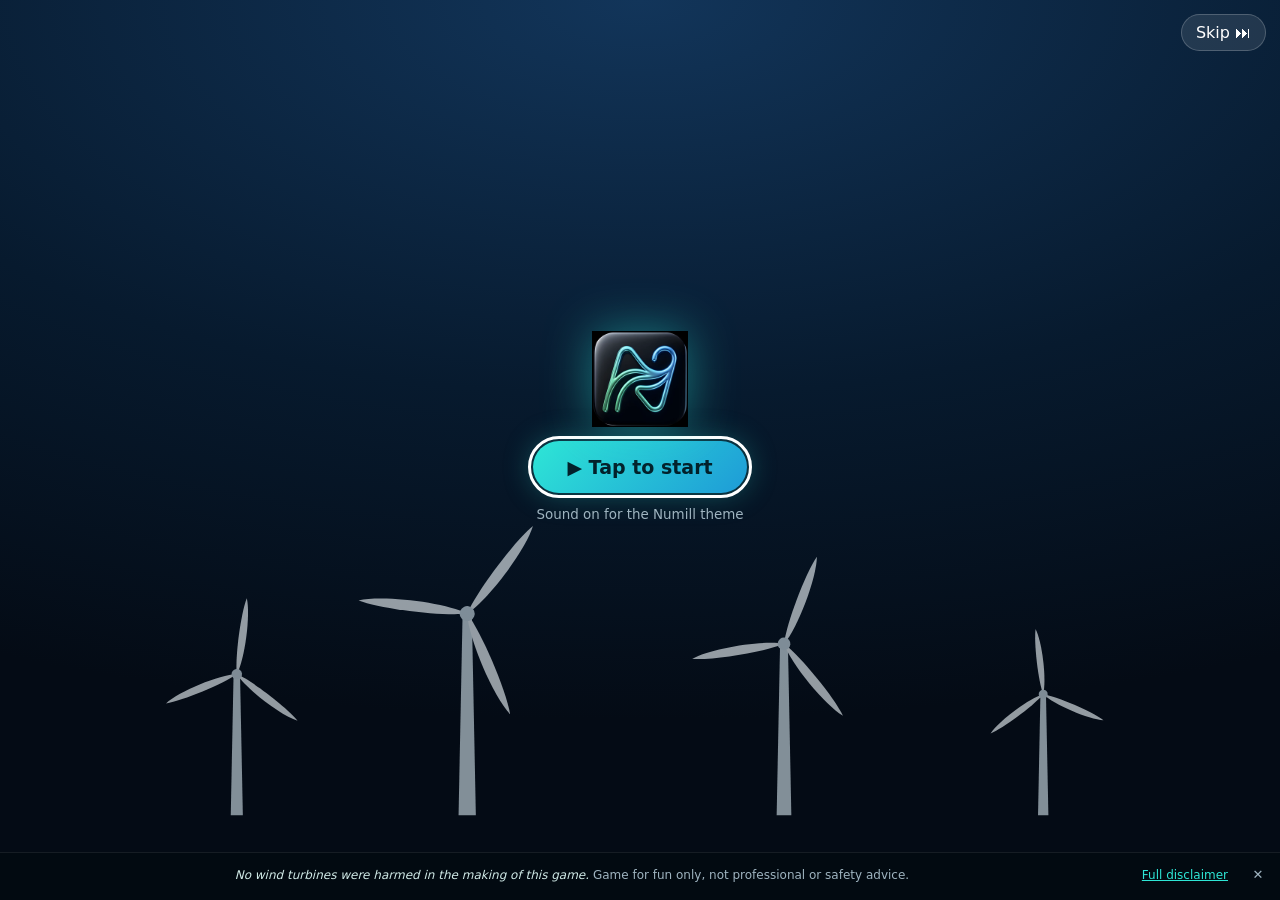
==== commit cb1f27a0: "Publish corrected Academy (edu-preview 3f0eb74) + Farm (16bb28c): career sync, OG tags, profile prom" ====
--- a/farm/index.html
+++ b/farm/index.html
@@ -1,6 +1,24 @@
 <!doctype html>
 <html lang="en"><head><meta charset="UTF-8" /><meta name="viewport" content="width=device-width, initial-scale=1, viewport-fit=cover" />
-<link rel="icon" href="./favicon.ico" /><meta name="theme-color" content="#7fd0ff" /><title>Numill Wind Farm: Farm Edition</title>  <script type="module" crossorigin src="./assets/index-DjBIpBkQ.js"></script>
-  <link rel="stylesheet" crossorigin href="./assets/index-oeJeIlq3.css">
+<link rel="icon" href="./favicon.ico" /><meta name="theme-color" content="#7fd0ff" />
+<link rel="apple-touch-icon" sizes="180x180" href="./apple-touch-icon.png" />
+<link rel="preload" as="image" href="./numill-glow-512-black.webp" fetchpriority="high" />
+<meta name="description" content="A cosy, just-for-fun wind farm game by Numill: place turbines, harvest energy, help the Numi and learn wind basics in the Numill Academy." />
+<link rel="canonical" href="https://numill1.github.io/numill-wind-farm/farm/" />
+<meta property="og:type" content="website" />
+<meta property="og:site_name" content="Numill Wind Farm" />
+<meta property="og:title" content="Numill Wind Farm: Farm Edition" />
+<meta property="og:description" content="A cosy, just-for-fun wind farm game by Numill: place turbines, harvest energy, help the Numi and learn wind basics in the Numill Academy." />
+<meta property="og:url" content="https://numill1.github.io/numill-wind-farm/farm/" />
+<meta property="og:image" content="https://numill1.github.io/numill-wind-farm/og-image.png" />
+<meta property="og:image:width" content="1200" />
+<meta property="og:image:height" content="630" />
+<meta property="og:image:alt" content="Numill glow logo on black with the text Numill Wind Farm" />
+<meta name="twitter:card" content="summary_large_image" />
+<meta name="twitter:title" content="Numill Wind Farm: Farm Edition" />
+<meta name="twitter:description" content="A cosy, just-for-fun wind farm game by Numill: place turbines, harvest energy, help the Numi and learn wind basics in the Numill Academy." />
+<meta name="twitter:image" content="https://numill1.github.io/numill-wind-farm/og-image.png" />
+<title>Numill Wind Farm: Farm Edition</title>  <script type="module" crossorigin src="./assets/index-BhFrSklf.js"></script>
+  <link rel="stylesheet" crossorigin href="./assets/index-BN1k5Rbg.css">
 </head>
 <body><div id="root"></div></body></html>
--- a/farm/assets/index-BN1k5Rbg.css
+++ b/farm/assets/index-BN1k5Rbg.css
@@ -0,0 +1 @@
+.gs-screen,.gs-seq,.gs-ov{--gs-bg:#06101c;--gs-fg:#e8f6f4;--gs-mut:#9fb4c0;--gs-teal:#2ee6d6;--gs-card:rgba(14,28,44,.92);--gs-line:rgba(255,255,255,.12);font-family:Inter,system-ui,sans-serif;color:var(--gs-fg)}.gs-screen,.gs-seq{position:fixed;top:0;right:0;bottom:0;left:0;z-index:900;display:flex;flex-direction:column;align-items:center;justify-content:center;gap:14px;padding:24px 20px 64px;text-align:center;background:radial-gradient(120% 80% at 50% 0%,#12355a,#071a2e 55%,#040b15);overflow:hidden}.gs-ov{position:fixed;top:0;right:0;bottom:0;left:0;z-index:950;display:grid;place-items:center;padding:16px;background:#020810b8;-webkit-backdrop-filter:blur(6px);backdrop-filter:blur(6px)}.gs-card{background:var(--gs-card);border:1px solid var(--gs-line);border-radius:20px;padding:20px;max-width:440px;width:100%;box-shadow:0 20px 60px #00000073;display:flex;flex-direction:column;gap:10px;text-align:left}.gs-card h2,.gs-card h3{margin:0}.gs-card p{margin:0;line-height:1.45}.gs-scroll{max-height:86dvh;overflow:auto}.gs-scroll ul{margin:0;padding-left:20px;line-height:1.45}.gs-btn{background:linear-gradient(135deg,#2ee6d6,#1e9bd7);color:#03202a;border:0;border-radius:14px;padding:13px 18px;font-weight:800;font-size:16px;cursor:pointer}.gs-btn:disabled{opacity:.6}.gs-btn:focus-visible,.gs-link:focus-visible,.gs-skip:focus-visible{outline:3px solid #fff;outline-offset:2px}.gs-btn.gs-ghost{background:transparent;color:var(--gs-fg);border:1px solid var(--gs-line)}.gs-big{font-size:19px;padding:15px 34px;border-radius:99px;box-shadow:0 0 30px #2ee6d659}.gs-link{background:none;border:0;color:var(--gs-teal);text-decoration:underline;cursor:pointer;font-size:inherit;padding:4px}.gs-muted{color:var(--gs-mut)}.gs-em{font-style:italic;color:var(--gs-teal)}.gs-err{color:#ff8a8a!important}.gs-input{padding:12px 14px;border-radius:12px;border:1px solid var(--gs-line);background:#ffffff0f;color:var(--gs-fg);font-size:16px}.gs-row{display:flex;justify-content:space-between;gap:10px;width:100%;max-width:440px}.gs-logo{width:132px;height:auto;filter:drop-shadow(0 0 24px rgba(46,230,214,.45))}.gs-logo-sm{width:96px}.gs-title h1{margin:0;font-size:30px}.gs-banner{display:flex;align-items:center;gap:2px;min-height:44px;font-size:12px;line-height:1.25;color:#9fb4c0;background:#030a12f0;border-top:1px solid rgba(255,255,255,.08);padding:0 0 0 10px;font-family:Inter,system-ui,sans-serif;flex:none;padding-bottom:max(3px,env(safe-area-inset-bottom))}.gs-btext{flex:1;min-width:0;white-space:nowrap;overflow:hidden;text-overflow:ellipsis}.gs-screen .gs-banner,.gs-seq .gs-banner{position:absolute;left:0;right:0;bottom:0}.gs-funny{color:#cfe9e6;font-style:italic}.gs-banner .gs-link{font-size:12px;padding:2px 6px;white-space:nowrap;flex:none;min-height:44px;min-width:44px}.gs-x{flex:none;background:none;border:0;color:#9fb4c0;font-size:13px;width:44px;height:44px;cursor:pointer;border-radius:6px}.gs-x:hover{color:#fff;background:#ffffff14}.gs-screen,.gs-seq{padding-bottom:calc(24px + var(--gs-banner-h,0px))}.gs-ov{bottom:var(--gs-banner-h,0px)}@media (min-width:700px){.gs-banner{font-size:12px}}.gs-farm{position:absolute;left:0;right:0;bottom:calc(8px + var(--gs-banner-h,0px));width:100%;height:auto;max-height:40%;opacity:.6;pointer-events:none}.gs-tower{fill:#d7e7ef}.gs-blade{fill:#f3fbff}.gs-hub{fill:#cfe0ea}.gs-rotor{animation:gs-spin linear infinite;transform-box:fill-box;transform-origin:center}@keyframes gs-spin{to{rotate:360deg}}.gs-seq-start,.gs-seq-titles{position:relative;display:flex;flex-direction:column;align-items:center;gap:14px}.gs-skip{position:absolute;top:14px;right:14px;background:#ffffff1a;color:#fff;border:1px solid rgba(255,255,255,.2);border-radius:99px;padding:8px 14px;cursor:pointer;z-index:2}.gs-logo-anim{width:170px;animation:gs-logo 2.4s cubic-bezier(.2,.8,.2,1) both}.gs-presents{color:var(--gs-mut);letter-spacing:.3em;text-transform:uppercase;animation:gs-fade 1s 1.6s both}.gs-title-anim{margin:0;font-size:38px;letter-spacing:.02em;animation:gs-rise 1.2s 2.4s cubic-bezier(.2,.8,.2,1) both;text-shadow:0 0 30px rgba(46,230,214,.5)}.gs-sub-anim{margin:0;color:var(--gs-mut);animation:gs-fade 1s 3.6s both}@keyframes gs-logo{0%{opacity:0;transform:scale(.4) rotate(-30deg);filter:blur(10px)}60%{opacity:1;filter:blur(0)}to{transform:scale(1) rotate(0)}}@keyframes gs-rise{0%{opacity:0;transform:translateY(24px)}to{opacity:1;transform:none}}@keyframes gs-fade{0%{opacity:0}to{opacity:1}}.gs-dots{display:flex;gap:6px}.gs-dots i{width:28px;height:4px;border-radius:4px;background:#ffffff2e}.gs-dots i.on{background:var(--gs-teal)}.gs-bubble{animation:gs-rise .4s both}.gs-mascot{font-size:54px;line-height:1;align-self:center}.gs-wiggle{animation:gs-wig 1.2s ease-in-out 2}@keyframes gs-wig{0%,to{rotate:0deg}25%{rotate:-10deg}75%{rotate:10deg}}.gs-ackbtn{font-size:15px;line-height:1.35;text-align:left;padding:14px 16px}.gs-pop{animation:gs-rise .3s both}@media (prefers-reduced-motion:reduce){.gs-rotor,.gs-logo-anim,.gs-title-anim,.gs-sub-anim,.gs-presents,.gs-bubble,.gs-pop,.gs-wiggle{animation-duration:.01s!important;animation-iteration-count:1!important}}.gs-lbl{display:block;text-align:left;font-size:13px;margin:6px 0;color:inherit}.gs-lbl .gs-input{display:block;width:100%;box-sizing:border-box;margin-top:4px}.gs-check{display:flex;gap:8px;align-items:flex-start;text-align:left;font-size:12.5px;line-height:1.4;margin:10px 0}.gs-check input{margin-top:3px;flex:0 0 auto;width:18px;height:18px}.gs-check a{color:inherit;text-decoration:underline}.gs-small{font-size:12px;margin-top:8px}.gs-pro{max-height:calc(100vh - 40px - var(--gs-banner-h,0px));overflow:auto}img[src*=fundo-preto]{background:#000;border-radius:18%;object-fit:contain;aspect-ratio:1/1;filter:none!important;padding:0!important;box-shadow:none!important}:root{--bg:#071318;--card:#0d1f26;--card2:#11282f;--line:#1d3a40;--teal:#2dd4bf;--teal2:#14b8a6;--gold:#f5c451;--gold2:#d99a1e;--red:#ef4444;--amber:#f59e0b;--text:#e6f4f1;--mut:#8aa9a6}*{box-sizing:border-box;-webkit-tap-highlight-color:transparent}html,body,#root{margin:0;height:100%;background:var(--bg);color:var(--text);font-family:Inter,system-ui,-apple-system,Segoe UI,Roboto,sans-serif}button{font:inherit;color:inherit;cursor:pointer;border:0;background:none}button:disabled{opacity:.45;cursor:not-allowed}.app{max-width:480px;margin:0 auto;height:100dvh;display:flex;flex-direction:column;position:relative;overflow:hidden;background:radial-gradient(120% 60% at 50% 0%,#0f3a3a 0%,var(--bg) 60%)}.app.stormy{background:radial-gradient(120% 60% at 50% 0%,#1e2a44,#070b14 60%)}header{display:flex;align-items:center;gap:10px;padding:10px 14px 6px}.logo{width:36px;height:36px;filter:drop-shadow(0 0 10px rgba(45,212,191,.6))}.brand{flex:1;line-height:1.05}.brand h1{margin:0;font-size:17px;letter-spacing:.3px;background:linear-gradient(90deg,#fff,var(--gold));-webkit-background-clip:text;background-clip:text;color:transparent}.brand small{color:var(--teal);font-size:12px;letter-spacing:.6px;text-transform:uppercase}.icon{min-width:34px;height:34px;border-radius:10px;background:var(--card);border:1px solid var(--line);font-size:13px;font-weight:700;padding:0 8px}.stats{display:grid;grid-template-columns:1.6fr 1.2fr 1fr 1fr .8fr;gap:6px;padding:4px 12px}.stat{background:var(--card);border:1px solid var(--line);border-radius:12px;padding:6px;display:flex;flex-direction:column;align-items:center;font-size:12px}.stat b{font-size:14px;font-variant-numeric:tabular-nums}.stat small{color:var(--mut);font-size:12px}.stat.gold{border-color:#f5c4518c;box-shadow:inset 0 0 12px #f5c45126,0 0 12px #f5c4511f}.stat.gold b{color:var(--gold)}.stat.amber b{color:var(--amber)}.stat.red{border-color:var(--red)}.stat.red b{color:var(--red)}.pulse{animation:pulse 1s infinite}@keyframes pulse{50%{box-shadow:0 0 14px #ef444499}}.lvl{display:flex;align-items:center;gap:10px;margin:6px 12px;padding:8px 10px;border-radius:14px;background:linear-gradient(90deg,#f5c4511a,#2dd4bf0f);border:1px solid rgba(245,196,81,.35)}.badge-lvl{width:34px;height:34px;border-radius:50%;display:grid;place-items:center;font-weight:800;color:#1a1200;background:radial-gradient(circle at 35% 30%,#fff1b8,var(--gold) 45%,var(--gold2));box-shadow:0 0 14px #f5c4518c}.lvlbody{flex:1}.ready{font-size:18px;color:var(--gold);animation:bob 1s infinite}@keyframes bob{50%{transform:translateY(-4px)}}.row{display:flex;justify-content:space-between;align-items:center;gap:8px}.small{font-size:12px;color:var(--mut)}.bar{height:8px;background:#0a1a1f;border-radius:99px;overflow:hidden;margin-top:4px;border:1px solid var(--line)}.fill{height:100%;border-radius:99px;transition:width .4s cubic-bezier(.2,.9,.3,1.2)}.fill.teal{background:linear-gradient(90deg,var(--teal2),var(--teal));box-shadow:0 0 10px var(--teal)}.fill.amber{background:var(--amber)}.fill.goldfill{background:linear-gradient(90deg,var(--gold2),var(--gold),#fff1b8,var(--gold));background-size:200% 100%}.shimmer{animation:shim 1.4s linear infinite}@keyframes shim{to{background-position:-200% 0}}.banner{margin:4px 12px;padding:6px 10px;border-radius:10px;background:#6366f12e;border:1px solid #6366f1;font-size:12px;font-weight:700;text-align:center}.banner.red{background:#ef444424;border-color:var(--red);animation:pulse 1.2s infinite}main{flex:1;min-height:0;display:flex;flex-direction:column}.scene{flex:1;min-height:240px;position:relative}.loading{display:grid;place-items:center;height:100%;color:var(--mut)}.panel{margin:8px 12px;padding:12px;border-radius:16px;background:linear-gradient(180deg,var(--card2),var(--card));border:1px solid var(--line);display:flex;flex-direction:column;gap:8px}.panel.hint{color:var(--mut);font-size:13px;text-align:center}.chip{font-size:12px;font-weight:800;padding:3px 8px;border-radius:99px;letter-spacing:.5px}.chip.teal{background:#2dd4bf26;color:var(--teal)}.chip.red{background:#ef44442e;color:#fca5a5}.chip.amber{background:#f59e0b2e;color:#fcd34d}.btn{width:100%;padding:12px 14px;border-radius:14px;font-weight:800;font-size:14.5px;transition:transform .08s;margin-top:6px}.btn:active:not(:disabled){transform:scale(.97)}.btn.teal{background:linear-gradient(180deg,var(--teal),var(--teal2));color:#032;box-shadow:0 6px 18px #14b8a659}.btn.gold{background:linear-gradient(180deg,#ffe08a,var(--gold) 40%,var(--gold2));color:#2a1a00;box-shadow:0 6px 22px #f5c45173,inset 0 1px #fff6}.btn.red{background:linear-gradient(180deg,#f87171,var(--red));color:#fff;box-shadow:0 6px 18px #ef444459}.btn.ghost{background:var(--card2);border:1px solid var(--line);color:var(--text)}.btn.link{background:none;color:var(--mut);font-weight:600;font-size:12.5px;text-decoration:underline}.glow{animation:glow 1.6s infinite}@keyframes glow{50%{box-shadow:0 0 30px #f5c451cc}}.shopitem{display:flex;justify-content:space-between;align-items:center;width:100%;padding:11px 12px;border-radius:12px;background:var(--card2);border:1px solid var(--line);text-align:left;margin-top:6px}.shopitem span{display:flex;flex-direction:column}.shopitem small{color:var(--mut);font-size:12px}.shopitem.rare{border-color:#f5c45199;box-shadow:inset 0 0 14px #f5c4511a}.price{color:var(--gold);font-weight:800;align-items:flex-end;font-size:13px}nav{display:grid;grid-template-columns:repeat(4,1fr);border-top:1px solid var(--line);background:#071318eb;padding-bottom:env(safe-area-inset-bottom)}nav button{padding:8px 0 10px;display:flex;flex-direction:column;align-items:center;font-size:18px;position:relative;color:var(--mut)}nav button small{font-size:12px}nav button.on{color:var(--teal)}nav button.on:before{content:"";position:absolute;top:0;left:25%;right:25%;height:2px;background:var(--teal);box-shadow:0 0 8px var(--teal)}.dot{position:absolute;top:6px;right:30%;width:8px;height:8px;border-radius:50%;background:var(--gold);box-shadow:0 0 8px var(--gold)}.page{padding:8px 14px 16px;overflow:auto}.page h2{margin:6px 0 10px;font-size:18px}.page h3{margin:16px 0 8px;font-size:15px}.kpi{background:var(--card);border:1px solid var(--line);border-radius:12px;padding:10px 12px;margin-bottom:8px;font-size:13px}.kpi b{color:var(--teal)}.kpi.warn b{color:var(--amber)}.ladder{display:flex;flex-direction:column;gap:5px}.rung{display:flex;align-items:center;gap:10px;padding:7px 10px;border-radius:10px;background:var(--card);border:1px solid var(--line);font-size:13px;color:var(--mut)}.rung span{width:22px;height:22px;border-radius:50%;display:grid;place-items:center;background:#0a1a1f;font-size:12px;font-weight:800}.rung small{margin-left:auto;color:var(--amber);font-size:12px}.rung.done{color:var(--text)}.rung.done span{background:var(--teal2);color:#032}.rung.now{border-color:var(--gold);color:#fff;box-shadow:0 0 14px #f5c45140}.rung.now span{background:var(--gold);color:#2a1a00}.rung.tier{margin-top:8px}.badges{display:grid;grid-template-columns:repeat(4,1fr);gap:6px}.bdg{aspect-ratio:1;border-radius:12px;background:var(--card);border:1px solid var(--line);display:flex;flex-direction:column;align-items:center;justify-content:center;font-size:20px;filter:grayscale(1);opacity:.55;text-align:center;padding:4px}.bdg small{font-size:12px;color:var(--mut);margin-top:2px;line-height:1.1}.bdg.got{filter:none;opacity:1;border-color:var(--teal)}.bdg.got.rare{border-color:var(--gold);box-shadow:0 0 14px #f5c45173}.overlay{position:absolute;top:0;right:0;bottom:0;left:0;background:#02080aa8;-webkit-backdrop-filter:blur(3px);backdrop-filter:blur(3px);display:flex;align-items:flex-end;z-index:20;animation:fade .2s}@keyframes fade{0%{opacity:0}}.sheet{width:100%;max-height:88%;overflow:auto;background:linear-gradient(180deg,#123036,var(--card));border-top:1px solid var(--teal);border-radius:22px 22px 0 0;padding:16px 16px 22px;animation:up .28s cubic-bezier(.2,.9,.3,1.15)}@keyframes up{0%{transform:translateY(40%);opacity:0}}.sheet h3{margin:0;font-size:17px}.sheet p{font-size:14px;line-height:1.45}.sheet.goldb{border-top:2px solid var(--gold);box-shadow:0 -10px 40px #f5c45140}.sheet.danger{border-top:2px solid var(--red);box-shadow:0 -10px 40px #ef444440}.quote{background:var(--card2);border-left:3px solid var(--gold);padding:10px 12px;border-radius:8px;font-style:italic}.alarm{background:#ef44441f;border:1px solid var(--red);color:#fecaca;padding:10px;border-radius:10px;font-family:ui-monospace,monospace;font-size:13px;margin:8px 0;animation:pulse 1.2s infinite}.grid2{display:grid;grid-template-columns:1fr 1fr;gap:8px}.grid1{display:grid;gap:8px}.opt{padding:11px 10px;border-radius:12px;background:var(--card2);border:1px solid var(--line);text-align:left;font-size:13.5px;transition:all .15s}.opt.picked{border-color:var(--teal);background:#2dd4bf24}.opt.right{border-color:#22c55e;background:#22c55e29}.opt.wrongopt{border-color:var(--red);background:#ef444426}.opt.dim{opacity:.5}.steps{display:flex;gap:6px;margin:10px 0 4px}.steps span{flex:1;text-align:center;font-size:12px;font-weight:800;padding:3px;border-radius:99px;background:#0a1a1f;color:var(--mut)}.steps span.on{background:var(--teal);color:#032}.steps span.done{background:var(--gold);color:#2a1a00}.loto{margin:4px 0 8px;padding-left:20px;font-size:13px;color:var(--teal)}.q{font-weight:700}.ok{color:#4ade80;font-weight:800}.ko{color:#f87171;font-weight:800}.muted{color:var(--mut)}.big{font-size:44px;font-weight:900;text-align:center;margin:6px 0;color:var(--gold);text-shadow:0 0 20px rgba(245,196,81,.6)}.days{display:flex;gap:6px;margin:10px 0}.days span{flex:1;text-align:center;padding:8px 0;border-radius:10px;background:var(--card2);border:1px solid var(--line);font-weight:800;color:var(--mut)}.days span.on{background:linear-gradient(180deg,#ffe08a,var(--gold));color:#2a1a00;border-color:var(--gold);box-shadow:0 0 10px #f5c45180}.pops{position:absolute;left:0;right:0;top:46%;display:flex;flex-direction:column;align-items:center;pointer-events:none;z-index:30;gap:4px}.pop{padding:5px 12px;border-radius:99px;background:#0d1f26eb;border:1px solid var(--teal);font-weight:800;font-size:13px;animation:rise 1.6s ease-out forwards}.pop.gold{border-color:var(--gold);color:var(--gold);text-shadow:0 0 10px rgba(245,196,81,.6)}.pop.bad{border-color:var(--red);color:#fca5a5}@keyframes rise{0%{transform:translateY(14px) scale(.8);opacity:0}15%{transform:translateY(0) scale(1.08);opacity:1}30%{transform:scale(1)}to{transform:translateY(-46px);opacity:0}}.burst{position:absolute;left:50%;top:42%;pointer-events:none;z-index:40}.burst i{position:absolute;border-radius:50%;box-shadow:0 0 10px currentColor;animation:fly 1s cubic-bezier(.1,.8,.3,1) forwards}@keyframes fly{0%{transform:translate(0) scale(1);opacity:1}to{transform:translate(var(--x),var(--y)) scale(.2);opacity:0}}.btn.danger{background:#ef44441a;border:1px dashed var(--red);color:#fca5a5;font-size:12.5px;font-weight:700}.go{font-size:12px;font-weight:900;padding:3px 10px;border-radius:99px;letter-spacing:.6px}.go.go{background:#16a34a;color:#fff}.go.caution{background:var(--amber);color:#2a1a00}.go.nogo{background:var(--red);color:#fff;animation:pulse 1s infinite}.jobcard{background:var(--card2);border:1px solid rgba(245,196,81,.45);border-radius:12px;padding:10px 12px;display:flex;flex-direction:column;gap:6px;font-size:13px;margin:8px 0}.jobcard span{color:var(--mut)}.jobcard b{text-align:right}.limits{width:100%;font-size:12px;border-collapse:collapse}.limits td{padding:3px 6px;color:var(--mut);border-bottom:1px solid var(--line)}.limits td:last-child{text-align:right}.limits tr.hl td{color:var(--gold);font-weight:700}.opt.picked{background:linear-gradient(180deg,#2dd4bf59,#14b8a638);color:#fff;font-weight:700}.opt.right{background:#15803d;border-color:#22c55e;color:#fff;font-weight:800}.opt.wrongopt{background:#991b1b;border-color:var(--red);color:#fff;font-weight:800}.days span{display:flex;flex-direction:column;align-items:center;gap:2px;font-size:13px}.days small{font-size:12px;font-weight:700;opacity:.8}.days span.chest{flex:1.3;border-color:var(--gold);box-shadow:0 0 12px #f5c45159;font-size:18px}.banner.red{color:#fff;background:#ef444452;cursor:pointer}.fill{position:relative}.fill:after{content:"";position:absolute;top:0;right:0;bottom:0;left:0;background:linear-gradient(90deg,transparent,rgba(255,255,255,.45),transparent);transform:translate(-100%);animation:sweep 2.4s infinite}@keyframes sweep{to{transform:translate(100%)}}.pin{background:var(--red);color:#fff;font-weight:900;width:26px;height:26px;border-radius:50%;display:grid;place-items:center;box-shadow:0 0 14px var(--red);animation:bob .8s infinite;font-size:16px;pointer-events:none}:root{--bg:#0b4f78;--card:#0f6a94;--card2:#1279a6;--line:#ffd23f;--teal:#5ef2e0;--teal2:#22c7c0;--gold:#ffd23f;--gold2:#ff9f1c;--text:#ffffff;--mut:#d4f3ff}.app{background:linear-gradient(180deg,#5cc8ff,#2a9fd6,#0e6d9c 70%,#0b4f78);font-family:Comic Sans MS,Comic Neue,"Baloo 2",Inter,system-ui,sans-serif}.app.stormy{background:linear-gradient(180deg,#4a5d8a,#26365e 60%,#141d38)}.gamebanner{display:flex;flex-wrap:wrap;align-items:center;justify-content:center;gap:4px 8px;padding:6px 10px;text-align:center;background:repeating-linear-gradient(-45deg,#ffd23f 0,#ffd23f 14px,#ffc300 14px,#ffc300 28px);color:#0b2a44;border-bottom:3px solid #0b2a44}.gamebanner b{font-size:16px;font-weight:900;letter-spacing:.5px;text-shadow:2px 2px 0 #fff}.gamebanner i{width:100%;font-size:12px;font-weight:700}.gm-tag{background:#ff3d7f;color:#fff;font-weight:900;font-size:12px;padding:2px 7px;border-radius:6px;border:2px solid #0b2a44;transform:rotate(-4deg);box-shadow:2px 2px #0b2a44}.brand h1{background:none;color:#fff;-webkit-text-fill-color:#fff;text-shadow:2px 2px 0 #0b2a44}.brand small{color:#ffd23f}.stat,.icon,.lvl{border:2px solid #0b2a44!important;box-shadow:3px 3px #0b2a44!important}.stat.gold{background:#ffd23f}.stat.gold b,.stat.gold span{color:#0b2a44}.ladder.scroll{position:relative;max-height:52vh;overflow-y:auto;padding-right:4px;gap:10px;scroll-behavior:smooth}.tierbox{display:flex;flex-direction:column;gap:5px;padding:8px;border-radius:14px;background:#0d1f2699;border:1px dashed var(--line)}.tierbox.cur{border:1px solid var(--gold);box-shadow:0 0 16px #f5c4512e}.tierbox.past{opacity:.85}.tierhead{display:flex;justify-content:space-between;align-items:center;font-weight:900;font-size:13px;color:var(--teal);letter-spacing:.3px}.tierbox.cur .tierhead{color:var(--gold)}.tierhead small{color:var(--mut);font-weight:700}.rung.legend{background:linear-gradient(90deg,rgba(245,196,81,.18),var(--card));border-color:#f5c45199}.rung.legend b{color:var(--gold)}.champ{width:100%;margin:4px 0 10px;padding:10px;border-radius:14px;border:2px solid var(--gold);background:linear-gradient(180deg,#3a2a05,#1a1404);color:var(--gold);font:inherit;font-weight:900;cursor:pointer;animation:glow 1.6s infinite}.victory{position:fixed;top:0;right:0;bottom:0;left:0;z-index:60;display:grid;place-items:center;padding:16px;overflow:hidden;background:radial-gradient(circle at 50% 25%,#f5c45173,#14b8a640 40%,#04121a 80%);animation:fade .4s}.confetti{position:absolute;top:0;right:0;bottom:0;left:0;pointer-events:none}.confetti i{position:absolute;top:-20px;width:9px;height:14px;border-radius:2px;animation:confetti linear infinite}.confetti i:nth-child(3n){width:7px;height:7px;border-radius:50%}@keyframes confetti{0%{transform:translateY(-20px) rotate(0);opacity:1}to{transform:translateY(110vh) rotate(720deg) translate(40px);opacity:.8}}.vcard{position:relative;width:100%;max-width:380px;max-height:100%;overflow:auto;text-align:center;padding:18px 16px;border-radius:24px;background:linear-gradient(180deg,#14404a,#0d1f26);border:3px solid var(--gold);box-shadow:0 0 50px #f5c4518c,inset 0 0 30px #2dd4bf26;animation:vpop .7s cubic-bezier(.2,1.6,.4,1);display:flex;flex-direction:column;gap:10px}@keyframes vpop{0%{transform:scale(.3) rotate(-8deg);opacity:0}}.vtrophy{font-size:76px;line-height:1;filter:drop-shadow(0 0 22px rgba(245,196,81,.9));animation:bob 1.2s infinite}.vtitle{margin:0;font-size:34px;font-weight:900;letter-spacing:1px;transform:rotate(-2deg);background:linear-gradient(180deg,#fff,var(--gold) 55%,var(--gold2));-webkit-background-clip:text;background-clip:text;color:transparent;filter:drop-shadow(3px 3px 0 #2a1a00)}.vsub{margin:0;color:var(--teal);font-weight:800}.vrank{align-self:center;padding:8px 16px;border-radius:999px;font-weight:900;font-size:17px;color:#2a1a00;background:linear-gradient(180deg,#ffe08a,var(--gold) 50%,var(--gold2));box-shadow:0 6px 22px #f5c45180}.vtext{margin:0;font-size:14px;line-height:1.45}.vstats{display:grid;grid-template-columns:repeat(4,1fr);gap:6px}.vstats div{background:var(--card2);border:1px solid var(--line);border-radius:12px;padding:7px 2px;display:flex;flex-direction:column}.vstats b{color:var(--gold);font-size:14px}.vstats small{color:var(--mut);font-size:12px}.icon.off{opacity:.45;text-decoration:line-through;filter:grayscale(1)}.sheet.mg{max-height:92vh;overflow-y:auto}.mg-list{display:grid;grid-template-columns:1fr 1fr;gap:8px}.mg-item{display:flex;flex-direction:column;align-items:center;gap:2px;padding:10px 6px;min-height:84px;border-radius:14px;background:var(--card2);border:1px solid var(--line);font-size:13px;font-weight:700}.mg-item b{font-size:22px}.mg-item small{color:var(--mut);font-weight:600;font-size:12px}.mg-item.locked{opacity:.45}.mg-how{min-height:34px}.mg-msg{min-height:36px;margin:4px 0}.mg-stage{display:flex;flex-direction:column;align-items:center;gap:8px;min-height:300px}.mg-won{display:flex;flex-direction:column;align-items:center;gap:2px}.mg-won b{font-size:18px;color:var(--gold)}.mg-row{display:flex;gap:8px;width:100%}.mg-asm{display:flex;flex-direction:column-reverse;gap:4px;width:100%}.mg-slot{min-height:34px;border:2px dashed var(--line);border-radius:10px;font-size:12.5px;color:var(--mut);background:#0a1a1f}.mg-slot.done{border-style:solid;border-color:var(--teal);color:var(--teal)}.mg-slot.hint{border-color:var(--gold);color:var(--gold)}.mg-tray{display:flex;flex-wrap:wrap;gap:6px;justify-content:center;width:100%}.mg-chip{min-width:64px;min-height:38px;padding:4px 8px;border-radius:10px;background:var(--card2);border:1px solid var(--line);font-size:12px;font-weight:700;display:flex;align-items:center;justify-content:center}.mg-chip.on{border-color:var(--gold);box-shadow:0 0 0 2px var(--gold)}.mg-chip.ghost{visibility:hidden}.mg-maze,.mg-pipes,.mg-slide,.mg-mem,.mg-blade,.mg-truck{display:grid;width:min(86vw,320px);gap:0;touch-action:none}.mg-maze{aspect-ratio:1;border:2px solid var(--teal)}.mg-cell{aspect-ratio:1;border:2px solid #4b7f86;display:flex;align-items:center;justify-content:center;font-size:15px;margin:-1px}.mg-cell.trail{background:#2dd4bf38}.mg-pad{display:grid;grid-template-columns:repeat(3,56px);gap:6px}.mg-pad button{height:44px;border-radius:12px;background:var(--card2);border:1px solid var(--line);font-size:18px}.mg-pipes{gap:3px}.mg-tile{aspect-ratio:1;position:relative;background:#0a1a1f;border:1px solid var(--line);border-radius:6px;padding:0}.mg-tile svg{width:100%;height:100%}.mg-tile line{stroke:#4b7f86;stroke-width:7;stroke-linecap:round}.mg-tile circle{fill:#4b7f86}.mg-tile.lit line,.mg-tile.lit circle{stroke:var(--gold);fill:var(--gold)}.mg-tile i{position:absolute;left:2px;top:0;font-style:normal;font-size:14px}.mg-flange{position:relative;width:min(80vw,280px);aspect-ratio:1;border-radius:50%;background:radial-gradient(circle,#1d3a40 0,#1d3a40 30%,#11282f 31%,#11282f);border:3px solid #4b7f86}.mg-bolt{position:absolute;width:48px;height:48px;margin:-24px;border-radius:50%;background:#0a1a1f;border:2px solid var(--line);font-size:20px;font-weight:800}.mg-bolt.done{background:var(--teal);color:#032}.mg-bolt.hint{border-color:var(--gold);box-shadow:0 0 12px var(--gold)}.mg-hubc{position:absolute;top:0;right:0;bottom:0;left:0;display:flex;align-items:center;justify-content:center;font-weight:800;color:var(--mut);pointer-events:none}.mg-slide{gap:2px}.mg-st{aspect-ratio:1;border-radius:6px;background-color:#0d1f26;border:1px solid var(--line);position:relative;padding:0}.mg-st small{position:absolute;right:3px;bottom:1px;font-size:12px;color:var(--gold)}.mg-st.empty{background:transparent;border-style:dashed}.mg-mem{gap:6px}.mg-card{aspect-ratio:3/4;border-radius:10px;background:linear-gradient(160deg,var(--teal2),#0b4a44);border:1px solid var(--line);font-weight:900;font-size:20px;color:#032;display:flex;flex-direction:column;align-items:center;justify-content:center}.mg-card.up{background:var(--card2);color:var(--text)}.mg-card.got{border-color:var(--gold)}.mg-card b{font-size:26px}.mg-card small{font-size:12px}.mg-yaw{width:min(72vw,240px)}.mg-yaw .ring{fill:#0a1a1f;stroke:var(--line);stroke-width:3}.mg-yaw .wind{fill:#7dd3fc}.mg-yaw .wtxt{fill:#7dd3fc;font-size:12px;font-weight:800}.mg-yaw .zone{fill:#86efac2e}.mg-yaw .nac{fill:#e6f4f1}.mg-yaw .rotor{fill:var(--gold)}.mg-blade{gap:2px;width:min(70vw,240px);padding:6px;border-radius:40px 40px 12px 12px;background:linear-gradient(90deg,#cfd8dc,#eceff1,#b0bec5)}.mg-bc{aspect-ratio:1;border-radius:4px;background:#ffffff40;border:1px solid rgba(0,0,0,.06);padding:0}.mg-bc.found{background:#2dd4bf99;outline:2px solid var(--teal)}.mg-bc.miss{background:#ef44442e}.mg-truck{gap:2px;padding:6px;background:#3b4b52;border-radius:8px;border-bottom:10px solid #222}.mg-tc{aspect-ratio:1;border-radius:4px;background:#26343a;border:1px solid #4b5f66;padding:0}.mg-mini{display:grid;gap:1px}.mg-mini i{background:currentColor;border-radius:2px}.mg-ladder{display:flex;flex-direction:column;gap:4px;width:120px;padding:4px 10px;border-left:5px solid #9aa;border-right:5px solid #9aa}.mg-ladder .rung{height:26px;border-bottom:4px solid #9aa;display:flex;align-items:center;justify-content:center;font-size:16px}.mg-ladder .rung.done{border-color:var(--teal)}.mg-bar{position:relative;width:min(86vw,320px);height:26px;border-radius:99px;background:#0a1a1f;border:1px solid var(--line);overflow:hidden}.mg-bar .z{position:absolute;top:0;bottom:0;background:#86efac8c}.mg-bar .m{position:absolute;top:-2px;bottom:-2px;width:6px;margin-left:-3px;background:var(--gold)}.overlay.mg-ov{z-index:30}.mg-bi{width:min(78vw,260px)}.mg-bi .fl{fill:#11282f;stroke:#4b7f86;stroke-width:3}.mg-bi .hole{fill:#04090b;stroke:#4b7f86}.mg-bi .root{fill:#eceff12e;stroke:#cfd8dc;stroke-width:2}.mg-bi .stud{fill:var(--gold)}.mg-bi .ok .root{stroke:var(--teal)}.mg-radio{display:grid;grid-template-columns:repeat(3,1fr);gap:6px;width:100%}.mg-radio button{min-height:42px;border-radius:12px;background:var(--card2);border:1px solid var(--line);font-size:12.5px;font-weight:700}.mg-radio .stop{background:#7f1d1d;color:#fff}.mg-radio .tag{background:#3b2f0a;color:var(--gold)}.mg-hole{position:absolute;width:34px;height:34px;margin:-17px;border-radius:50%;background:#04090b;border:2px solid var(--line);display:flex;align-items:center;justify-content:center;font-size:16px}.mg-hole.next{border-color:var(--gold)}.mg-hole.done{border-color:var(--teal)}.mg-beat{width:70px;height:70px;border-radius:50%;border:4px solid var(--gold);display:block}.mg-check .opt{text-align:left}.mg-rhythm .mg-hole{border:2px solid #4b7f86!important;box-shadow:none!important}.mg-rhythm .mg-hole.next{border-color:var(--gold)!important;box-shadow:0 0 10px var(--gold)!important}.mg-rhythm .mg-hole.done{border-color:var(--teal)!important}.nm-glow{filter:drop-shadow(0 0 4px rgba(55,185,191,.9)) drop-shadow(0 0 12px rgba(18,151,216,.55));animation:nmGlow 2.8s ease-in-out infinite}@keyframes nmGlow{50%{filter:drop-shadow(0 0 6px rgba(55,185,191,1)) drop-shadow(0 0 18px rgba(245,196,81,.55))}}@media (prefers-reduced-motion: reduce){.nm-glow{animation:none}}.nm-glow-sm{width:26px;height:26px}.nm-glow-md{width:56px;height:56px;margin-bottom:4px}.nm-glow-lg{width:84px;height:84px}.nm-center{display:block;margin:4px auto 0}.nm-h{display:flex;align-items:center;gap:8px}.nm-splash{display:flex;flex-direction:column;align-items:center;gap:10px}.mg-slide.nm-solved{border-radius:8px;box-shadow:0 0 0 2px #37b9bfcc,0 0 24px #1297d899,0 0 40px #f5c45159;animation:nmGlowBox 2.8s ease-in-out infinite}@keyframes nmGlowBox{50%{box-shadow:0 0 0 2px #f5c451e6,0 0 30px #37b9bfb3,0 0 48px #f5c45173}}.tr-grid{display:grid;grid-template-columns:repeat(3,1fr);gap:8px}.tr-item{display:flex;flex-direction:column;align-items:center;gap:3px;padding:8px 4px;min-height:118px;border-radius:12px;background:var(--card2);border:1px solid var(--line);text-align:center;position:relative}.tr-item b{font-size:12px}.tr-item small{font-size:12px;color:var(--mut)}.tr-item.got{border-color:#f5c45199}.tr-official{grid-column:1 / -1;min-height:96px;border-style:dashed}.tr-lock{position:absolute;top:28px;font-size:18px}.tr-grad{display:inline-block;-webkit-mask-size:contain;mask-size:contain;-webkit-mask-repeat:no-repeat;mask-repeat:no-repeat;-webkit-mask-position:center;mask-position:center;background-size:200% 200%!important}.tr-shine{animation:trShine 3s ease-in-out infinite;filter:drop-shadow(0 0 5px rgba(255,236,170,.75))}@keyframes trShine{50%{background-position:100% 100%}}@media (prefers-reduced-motion: reduce){.tr-shine{animation:none}}.tr-pop{display:flex;flex-direction:column;align-items:center;gap:6px}.nm-icon{border-radius:22%;animation:nmIcon 2.8s ease-in-out infinite}.logo.nm-icon{filter:none}@keyframes nmIcon{0%,to{box-shadow:0 0 6px #37b9bf59}50%{box-shadow:0 0 16px #37b9bf99,0 0 26px #1297d859}}@media (prefers-reduced-motion: reduce){.nm-icon{animation:none}}.tr-official{grid-column:span 3;flex-direction:row;text-align:left;gap:10px;padding:10px}.tr-official b{font-size:12.5px}.tr-official small{display:block}.tr-offimg{position:relative;flex:none;width:56px;height:56px}.tr-offimg img{width:56px;height:56px;border-radius:13px;filter:grayscale(.5) brightness(.45)}.tr-offimg .tr-lock{position:absolute;right:0;bottom:0;left:0;top:0;display:grid;place-items:center;font-size:22px}.tr-shine{filter:drop-shadow(0 0 5px rgba(255,255,255,.7))!important}.mg-install{margin:4px 0 8px;text-align:center}.numis-ic{width:1.15em;height:1.15em;vertical-align:-.2em;margin-right:.2em;display:inline-block;filter:drop-shadow(0 1px 1px rgba(0,0,0,.4))}.numis-ic.big{width:22px;height:22px;margin-right:4px}.stat.numis{flex-direction:row;justify-content:center;gap:3px}.stat.numis .numis-ic.big{width:30px;height:30px;margin:0}.stat.numis b{color:#0b2a44!important;font-size:19px;font-weight:900;line-height:1}.stat.numis small{display:block;color:#0b2a44;opacity:.75;font-size:12px;font-weight:700}.tabs .numis-ic.big,nav .numis-ic.big{width:20px;height:20px;margin:0}.price{flex-direction:row!important;align-items:center!important;gap:2px}:root{--bg:#050b14;--bg2:#0a1424;--glass:rgba(16,32,52,.62);--glass2:rgba(22,44,70,.72);--line:rgba(120,200,255,.14);--line2:rgba(120,220,255,.28);--teal:#2ee6d6;--teal2:#16b8c9;--blue:#3b9dff;--violet:#7c6cff;--gold:#ffc94d;--gold2:#f0a321;--red:#ff5d6c;--green:#2fd47e;--text:#eaf4ff;--mut:#8ea6c2;--r1:8px;--r2:12px;--r3:16px;--r4:22px;--s1:4px;--s2:8px;--s3:12px;--s4:16px;--s5:24px;--glow:0 0 0 1px rgba(46,230,214,.18), 0 8px 30px rgba(59,157,255,.18);--ease:cubic-bezier(.2,.8,.2,1)}html,body,#root{background:var(--bg)!important;color:var(--text);font-family:Inter,system-ui,sans-serif!important;-webkit-font-smoothing:antialiased}h1,h2,h3,.btn,.eyebrow,nav small,.node-n,.res-score,.stat b{font-family:Outfit,Inter,sans-serif!important}.app{background:radial-gradient(80% 40% at 15% 0%,rgba(59,157,255,.22),transparent 60%),radial-gradient(70% 40% at 100% 10%,rgba(46,230,214,.16),transparent 60%),linear-gradient(180deg,#07111f 0%,var(--bg) 70%)!important;color:var(--text)}.app .gamebanner{background:linear-gradient(90deg,#3b9dff29,#2ee6d61f)!important;color:var(--mut)!important;border:0!important;border-bottom:1px solid var(--line)!important;padding:6px 12px!important}.app .gamebanner b{display:none}.app .gamebanner i{font-size:12px!important;font-weight:500!important;font-style:normal;color:var(--mut)}.app .gamebanner .gm-tag{background:#2ee6d624!important;color:var(--teal)!important;border:1px solid var(--line2)!important;border-radius:99px!important;font-size:12px!important;padding:2px 8px!important;letter-spacing:.8px;box-shadow:none!important;transform:none!important}.app header{background:transparent!important;padding:var(--s3) var(--s4) var(--s2)!important;border:0!important;box-shadow:none!important}.app .logo{width:40px!important;height:40px!important;border-radius:0!important;background:none!important;box-shadow:none!important;filter:drop-shadow(0 0 12px rgba(46,230,214,.55))!important;object-fit:contain}.app .brand h1{font-size:18px!important;font-weight:700!important;color:#fff!important;background:none!important;-webkit-text-fill-color:#fff;text-shadow:none!important;letter-spacing:.2px}.app .brand small{color:var(--teal)!important;font-size:12px!important;font-weight:600;letter-spacing:1.2px}.app .icon{width:36px;min-width:36px;height:36px;border-radius:var(--r2)!important;background:var(--glass)!important;border:1px solid var(--line)!important;box-shadow:none!important;-webkit-backdrop-filter:blur(10px);backdrop-filter:blur(10px);transition:all .2s var(--ease);color:var(--text)!important}.app .icon:hover{border-color:var(--line2)!important;transform:translateY(-1px)}.app .stats{gap:var(--s2)!important;padding:var(--s1) var(--s4)!important}.app .stat{background:var(--glass)!important;border:1px solid var(--line)!important;border-radius:var(--r2)!important;box-shadow:none!important;-webkit-backdrop-filter:blur(12px);backdrop-filter:blur(12px);color:var(--text)!important;padding:8px 4px!important}.app .stat b{font-size:15px!important;font-weight:700;color:#fff!important}.app .stat small{color:var(--mut)!important;font-size:12px!important}.app .stat.gold{border-color:#ffc94d59!important;background:linear-gradient(180deg,#ffc94d1f,#10203499)!important}.app .stat.gold b{color:var(--gold)!important}.app .lvl{margin:var(--s2) var(--s4)!important;padding:var(--s3)!important;border-radius:var(--r3)!important;background:var(--glass)!important;border:1px solid var(--line)!important;box-shadow:var(--glow)!important;color:var(--text)!important}.app .badge-lvl{background:linear-gradient(135deg,var(--teal),var(--blue))!important;color:#04121c!important;box-shadow:0 0 16px #2ee6d680!important;border:0!important;font-family:Outfit}.app .bar{background:#ffffff0f!important;border:0!important;height:8px!important}.app .fill.teal{background:linear-gradient(90deg,var(--teal),var(--blue))!important;box-shadow:0 0 12px #2ee6d68c!important}.app .panel{background:var(--glass)!important;border:1px solid var(--line)!important;border-radius:var(--r3)!important;box-shadow:none!important;-webkit-backdrop-filter:blur(14px);backdrop-filter:blur(14px);color:var(--text)!important;margin:var(--s2) var(--s4)!important}.app .btn{border-radius:var(--r2)!important;padding:13px 16px!important;font-weight:600!important;font-size:15px!important;letter-spacing:.2px;border:0!important;transition:transform .15s var(--ease),box-shadow .2s var(--ease),filter .2s;text-shadow:none!important}.app .btn:hover:not(:disabled){transform:translateY(-1px);filter:brightness(1.06)}.app .btn:active:not(:disabled){transform:scale(.98)}.app .btn.primary,.app .btn.teal{background:linear-gradient(135deg,var(--teal),var(--blue))!important;color:#03121d!important;box-shadow:0 8px 24px #3b9dff59,inset 0 1px #ffffff59!important}.app .btn.gold{background:linear-gradient(135deg,#ffe08a,var(--gold) 50%,var(--gold2))!important;color:#2a1a00!important}.app .btn.ghost{background:#ffffff0d!important;border:1px solid var(--line)!important;color:var(--text)!important;box-shadow:none!important}.app nav{grid-template-columns:repeat(5,1fr)!important;background:#060c16d1!important;-webkit-backdrop-filter:blur(18px);backdrop-filter:blur(18px);border-top:1px solid var(--line)!important;box-shadow:none!important}.app nav button{color:var(--mut)!important;padding:8px 0 10px!important;transition:color .2s;background:none!important;border:0!important;box-shadow:none!important}.app nav button .nav-ic{font-size:19px;line-height:1;display:grid;place-items:center;height:26px;width:44px;border-radius:99px;transition:all .25s var(--ease)}.app nav button.on{color:#fff!important}.app nav button.on .nav-ic{background:#2ee6d629;box-shadow:0 0 18px #2ee6d659}.app nav button small{font-size:12px!important;font-weight:600;margin-top:3px}.app nav button.on:before{left:35%!important;right:35%!important;background:linear-gradient(90deg,var(--teal),var(--blue))!important}.app .overlay{background:#02060ca8!important;-webkit-backdrop-filter:blur(8px)!important;backdrop-filter:blur(8px)!important}.app .sheet{background:linear-gradient(180deg,#12243cf5,#081220fa)!important;border:1px solid var(--line2)!important;border-bottom:0!important;border-radius:var(--r4) var(--r4) 0 0!important;box-shadow:0 -20px 60px #3b9dff2e!important;color:var(--text)!important;padding:var(--s4) var(--s4) var(--s5)!important}.app .sheet h3{font-weight:700;color:#fff!important}.app .page{padding:var(--s4)!important;overflow-y:auto;color:var(--text)}.app .page h2{font-weight:700;color:#fff}.app .muted{color:var(--mut)!important}.glass{background:var(--glass);border:1px solid var(--line);border-radius:var(--r3);-webkit-backdrop-filter:blur(14px);backdrop-filter:blur(14px)}.center{text-align:center}.academy{display:flex;flex-direction:column;gap:var(--s3);padding-bottom:var(--s5)!important}.ac-hero{display:flex;gap:var(--s3);align-items:center;padding:var(--s4);box-shadow:var(--glow);position:relative;overflow:hidden}.ac-hero:after{content:"";position:absolute;inset:-40% -20% auto auto;width:180px;height:180px;background:radial-gradient(circle,rgba(46,230,214,.25),transparent 70%);pointer-events:none}.ac-logo{width:64px;height:64px;object-fit:contain;filter:drop-shadow(0 0 16px rgba(46,230,214,.6));animation:float 4s ease-in-out infinite}@keyframes float{50%{transform:translateY(-4px)}}.ac-hero h2{margin:2px 0 4px;font-size:21px}.ac-hero p{margin:0;color:var(--mut);font-size:13px;line-height:1.45}.eyebrow{color:var(--teal);text-transform:uppercase;letter-spacing:1.4px;font-size:12px;font-weight:700}.ac-stats{display:grid;grid-template-columns:repeat(3,1fr);gap:var(--s2)}.ac-stats>div{padding:var(--s3) var(--s2);text-align:center;display:flex;flex-direction:column;gap:2px}.ac-stats b{font-family:Outfit;font-size:17px}.ac-stats small{color:var(--mut);font-size:12px}.ac-stats .gold{color:var(--gold)}.hot{color:#ff9d4d;text-shadow:0 0 12px rgba(255,140,60,.6)}.map{position:relative;height:700px;margin:var(--s2) 0}.map-line{position:absolute;top:0;right:0;bottom:0;left:0;width:100%;height:100%}.map-line path{fill:none;stroke:url(#g);stroke:#2ee6d659;stroke-width:.8;stroke-dasharray:2 2;vector-effect:non-scaling-stroke;stroke-width:3px}.node{position:absolute;display:flex;align-items:center;gap:var(--s3);transform:translateY(-50%);width:62%}.node.l{left:calc(30% - 34px)}.node.r{left:calc(70% - 34px);flex-direction:row-reverse;text-align:right;transform:translate(calc(-100% + 68px),-50%)}.node:nth-child(2){top:50px}.node:nth-child(3){top:150px}.node:nth-child(4){top:250px}.node:nth-child(5){top:350px}.node:nth-child(6){top:450px}.node:nth-child(7){top:550px}.node:nth-child(8){top:650px}.node-btn{position:relative;flex:0 0 68px;width:68px;height:68px;border-radius:50%;display:grid;place-items:center;background:linear-gradient(145deg,#1b3554,#0d1d33);border:2px solid var(--line2);box-shadow:0 8px 20px #0006;transition:transform .2s var(--ease),box-shadow .2s}.node-ic{font-size:28px}.node-n{position:absolute;bottom:-6px;right:-4px;min-width:24px;height:24px;border-radius:99px;background:#0a1628;border:1px solid var(--line2);font-size:12px;font-weight:700;display:grid;place-items:center}.node.open .node-btn:hover{transform:translateY(-2px) scale(1.04)}.node.done .node-btn{background:linear-gradient(145deg,#2ee6d659,#3b9dff4d);border-color:var(--teal);box-shadow:0 0 22px #2ee6d659}.node.cur .node-btn{background:linear-gradient(135deg,var(--teal),var(--blue));border-color:#fff;animation:pulseNode 2s infinite}.node.cur .node-n{background:var(--gold);color:#2a1a00;border-color:var(--gold)}@keyframes pulseNode{0%,to{box-shadow:0 0 #2ee6d68c,0 0 24px #3b9dff80}50%{box-shadow:0 0 0 12px #2ee6d600,0 0 30px #3b9dff99}}.node.locked .node-btn{opacity:.55;filter:grayscale(.6)}.node.locked .node-btn:disabled{opacity:.55}.node-lbl{display:flex;flex-direction:column;gap:2px;min-width:0}.node-lbl b{font-family:Outfit;font-size:15px}.node-lbl small{font-size:12px;color:var(--mut)}.node-lbl .reward{color:var(--gold);display:inline-flex;gap:4px;align-items:center}.node.r .node-lbl .reward{justify-content:flex-end}.node.locked .node-lbl b{color:var(--mut)}.stars{display:inline-flex;gap:2px;font-size:14px}.stars i{font-style:normal;color:#ffffff2e;transition:color .3s}.stars i.on{color:var(--gold);text-shadow:0 0 10px rgba(255,201,77,.6)}.stars.big{font-size:40px;gap:8px;justify-content:center}.stars.big i.on{animation:pop .5s var(--ease) both}.stars.big i:nth-child(2){animation-delay:.15s}.stars.big i:nth-child(3){animation-delay:.3s}@keyframes pop{0%{transform:scale(0) rotate(-30deg)}70%{transform:scale(1.25)}to{transform:scale(1)}}.cta{margin-top:0!important}.numis-ic{width:16px;height:16px;vertical-align:-3px}.quiz-sheet{max-height:94%!important;display:flex;flex-direction:column;gap:var(--s3)}.qz-top{display:flex;align-items:center;gap:var(--s3)}.qz-prog{flex:1;height:10px;border-radius:99px;background:#ffffff12;overflow:hidden}.qz-prog>div{height:100%;background:linear-gradient(90deg,var(--teal),var(--blue));border-radius:99px;transition:width .5s var(--ease);box-shadow:0 0 12px #2ee6d699}.qz-streak{font-family:Outfit;font-weight:700;font-size:15px;color:var(--mut)}.qz-meta{display:flex;align-items:center;gap:var(--s2)}.chip{border-radius:99px;padding:3px 10px;font-size:12px;font-weight:700;letter-spacing:.4px}.chip.d-very_easy{background:#2fd47e26;color:#6ff0a8}.chip.d-easy{background:#2ee6d624;color:var(--teal)}.chip.d-medium{background:#3b9dff29;color:#8cc4ff}.chip.d-hard{background:#7c6cff33;color:#b8adff}.qz-q{font-size:20px!important;line-height:1.35;margin:var(--s1) 0!important;animation:slideIn .35s var(--ease)}@keyframes slideIn{0%{opacity:0;transform:translate(16px)}to{opacity:1;transform:none}}.answers{display:flex;flex-direction:column;gap:var(--s2)}.ans{display:flex;align-items:center;gap:var(--s3);width:100%;text-align:left;padding:13px var(--s3);border-radius:var(--r2);background:#ffffff0a;border:1px solid var(--line);color:var(--text);font-size:15px;line-height:1.35;transition:all .2s var(--ease);animation:slideIn .35s var(--ease) both}.ans:nth-child(2){animation-delay:.04s}.ans:nth-child(3){animation-delay:.08s}.ans:nth-child(4){animation-delay:.12s}.ans:hover:not(:disabled){border-color:var(--line2);background:#3b9dff14;transform:translate(2px)}.ans:disabled{cursor:default;opacity:1!important}.ans-k{flex:0 0 30px;height:30px;border-radius:var(--r1);display:grid;place-items:center;background:#ffffff0f;font-family:Outfit;font-weight:700;font-size:13px;color:var(--mut)}.ans-t{flex:1}.ans-m{font-weight:800;font-size:18px}.ans.right{background:#2fd47e29;border-color:var(--green);animation:bump .35s var(--ease)}.ans.right .ans-k{background:var(--green);color:#04210f}.ans.reveal{border-color:#2fd47e99;background:#2fd47e12}.ans.reveal .ans-m{color:var(--green)}.ans.wrong{background:#ff5d6c26;border-color:var(--red);animation:shake .35s}.ans.wrong .ans-k{background:var(--red);color:#fff}.ans.dim{opacity:.45!important}@keyframes bump{50%{transform:scale(1.02)}}@keyframes shake{25%{transform:translate(-5px)}75%{transform:translate(5px)}}.dyk{border-radius:var(--r3);padding:var(--s3) var(--s4);display:flex;flex-direction:column;gap:var(--s2);animation:up .35s var(--ease);border:1px solid var(--line)}.dyk.good{background:linear-gradient(180deg,#2fd47e1f,#2fd47e0a);border-color:#2fd47e59}.dyk.bad{background:linear-gradient(180deg,#ff5d6c1a,#ff5d6c08);border-color:#ff5d6c4d}.dyk-h{font-family:Outfit;font-weight:700;font-size:17px;display:flex;justify-content:space-between;align-items:center}.dyk.good .dyk-h{color:#6ff0a8}.dyk.bad .dyk-h{color:#ff97a1}.dyk-b{font-size:14px;line-height:1.5;color:var(--text)}.dyk-b b{color:var(--teal)}.plus{color:var(--gold);font-size:15px;display:inline-flex;gap:4px;align-items:center}@keyframes up{0%{opacity:0;transform:translateY(14px)}to{opacity:1;transform:none}}.result-sheet{text-align:center;display:flex;flex-direction:column;gap:var(--s2);align-items:stretch}.result-sheet h3{font-size:24px!important;margin-top:var(--s2)!important}.res-logo{width:84px;height:84px;object-fit:contain;margin:0 auto;filter:drop-shadow(0 0 20px rgba(46,230,214,.6))}.result-sheet.win .res-logo{animation:float 3s ease-in-out infinite}.res-score{font-size:18px!important;font-weight:700;margin:0!important}.res-pay{margin:var(--s2) auto;padding:8px 16px;border-radius:99px;background:#ffc94d1f;border:1px solid rgba(255,201,77,.35);color:var(--gold);font-weight:700;display:inline-flex;gap:6px;align-items:center}@media (prefers-reduced-motion: reduce){*,*:before,*:after{animation:none!important;transition:none!important}}.app small,.app .small{font-size:max(12px,1em)}.app .muted,.app small{color:#a9bdd6!important}.app .price,.app .reward{color:#ffe48a!important}.app .chip.d-very_easy,.app .chip.d-easy,.app .chip.d-medium,.app .chip.d-hard{font-size:12px}.res-trophy{font-size:64px;text-align:center;animation:float 3s ease-in-out infinite}.app .opt{background:#ffffff0d!important;border:1px solid var(--line2)!important;color:var(--text)!important;border-radius:var(--r2)!important;padding:12px!important;font-size:14px!important;font-weight:500!important;box-shadow:none!important;margin-top:6px;width:100%;text-align:left;transition:all .2s var(--ease)}.app .opt:hover:not(:disabled){border-color:var(--teal)!important;background:#2ee6d614!important}.app .opt.picked{border-color:var(--teal)!important;background:#2ee6d629!important}.app .opt.right{background:#2fd47e2e!important;border-color:var(--green)!important}.app .opt.wrongopt{background:#ff5d6c29!important;border-color:var(--red)!important}.app .alarm{background:#ff5d6c1f!important;color:#ffd0d5!important;border:1px solid rgba(255,93,108,.4)!important;border-radius:var(--r2)!important}.app .banner{color:#fff!important;background:#3b9dff2e!important;border:1px solid var(--line2)!important}.app .banner.red{background:#ff5d6c33!important;border-color:#ff5d6c80!important;color:#fff!important}.app,.app *{font-family:Inter,system-ui,sans-serif!important}.app h1,.app h2,.app h3,.app .btn,.app .eyebrow,.app nav small,.app .node-n,.app .node-lbl b,.app .res-score,.app .stat b,.app .ac-stats b,.app .dyk-h,.app .qz-streak,.app .ans-k,.app .badge-lvl{font-family:Outfit,Inter,sans-serif!important}.app main>.page{flex:1;min-height:0;overflow-y:auto}.academy>*{flex-shrink:0}.map{width:100%}.node-lbl{background:#050b148c;border-radius:var(--r2);padding:6px 10px;-webkit-backdrop-filter:blur(6px);backdrop-filter:blur(6px)}.map{height:auto!important;display:flex;flex-direction:column;gap:22px;padding:8px 0;position:relative}.map-line{display:none}.map:before{content:"";position:absolute;left:50%;top:20px;bottom:20px;width:3px;transform:translate(-50%);background:repeating-linear-gradient(180deg,rgba(46,230,214,.45) 0 8px,transparent 8px 16px);border-radius:3px}.app .node{position:relative!important;top:auto!important;left:auto!important;transform:none!important;width:100%!important;display:flex;align-items:center;gap:14px}.app .node.l{flex-direction:row;padding-left:calc(50% - 34px)}.app .node.r{flex-direction:row-reverse;padding-right:calc(50% - 34px);text-align:right}.app .node.l .node-lbl,.app .node.r .node-lbl{flex:1;min-width:0}.app .tierbox{background:var(--glass)!important;border:1px solid var(--line)!important;border-radius:var(--r3)!important;box-shadow:none!important}.app .tierbox.cur{border-color:var(--line2)!important;box-shadow:var(--glow)!important}.app .tierhead span{color:var(--teal)!important}.app .rung{background:#ffffff0a!important;border:1px solid var(--line)!important;border-radius:var(--r2)!important;box-shadow:none!important;color:#c9d8ea!important}.app .rung b{color:inherit!important}.app .rung.done{color:#fff!important;border-color:#2ee6d659!important}.app .rung.now{background:linear-gradient(90deg,#2ee6d62e,#3b9dff1f)!important;border-color:var(--teal)!important;color:#fff!important}.app .shopitem,.app .kpi,.app .bdg{background:var(--glass)!important;border:1px solid var(--line)!important;border-radius:var(--r2)!important;box-shadow:none!important;color:var(--text)!important}.map{height:760px}.map-line{height:700px;pointer-events:none}.node{pointer-events:none}.node-btn{pointer-events:auto}.node-lbl,.node-lbl *{pointer-events:none}.cta{position:relative;z-index:3}html,body,#root{margin:0;height:100%;background:#8fd2f5!important;color:#3a2a10;font-family:Nunito,Trebuchet MS,system-ui,sans-serif!important;overflow:hidden}.fv-root{position:fixed;top:0;right:0;bottom:0;left:0;display:flex;flex-direction:column}.fv-root>.gs-banner{flex:none;position:static}.fv{position:relative;flex:1;min-height:0;overflow:hidden;background:radial-gradient(ellipse at 50% 62%,#bff0a0 0,#9fdc7c 42%,#7fc4e8 43%,#8fd2f5)}.sky{position:absolute;top:0;right:0;bottom:0;left:0;background:linear-gradient(#7fd0ff,#c8efff 30%,transparent 31%);pointer-events:none}.cloud{position:absolute;background:#fff;border-radius:60px;opacity:.9;animation:drift 60s linear infinite}.c1{left:20%;top:12%;width:150px;height:42px}.c2{left:65%;top:16%;width:200px;height:52px;animation-duration:80s}.c3{left:45%;top:7%;width:110px;height:34px;animation-duration:70s}@keyframes drift{0%{transform:translate(-30vw)}to{transform:translate(40vw)}}.topbar{position:absolute;top:10px;left:10px;right:10px;display:flex;align-items:center;gap:10px;z-index:5;flex-wrap:wrap}.fv-brand{height:52px;width:52px!important;flex:none;object-fit:contain;background:#163a5c;border-radius:16px;padding:3px 10px;box-shadow:0 4px #0c2238}.grow{flex:1}.pill{background:#fff;border:3px solid #ffcf3a;border-radius:30px;padding:6px 14px;font-weight:900;font-size:18px;color:#4a3300;box-shadow:0 4px #e0a800;display:flex;align-items:center;gap:6px;font-family:inherit}.pill.lvl{flex-direction:column;align-items:flex-start;gap:2px;cursor:pointer}.pill.lvl small{font-size:12px;font-weight:700;color:#8a6a20}.xpbar{width:170px;height:10px;background:#e6e6e6;border-radius:6px;overflow:hidden}.xpbar i{display:block;height:100%;background:#6fd36b;transition:width .4s}.xpbar.wide{width:100%;height:14px;margin:8px 0 4px}.coin{width:22px;height:22px;vertical-align:middle}.quests{position:absolute;left:12px;top:92px;width:280px;z-index:5;display:flex;flex-direction:column;gap:8px}.numi-row{display:flex;gap:8px;align-items:flex-start}.numi-face{flex:none;width:72px;height:72px;border-radius:50%;background:#ffe08a;border:4px solid #fff;box-shadow:0 4px #d9a800;position:relative}.numi-face.big{width:140px;height:140px;border-width:6px;animation:bob 2s ease-in-out infinite}.numi-face .cap{position:absolute;left:8%;top:-12%;width:84%;height:34%;background:#1e88e5;border-radius:60px 60px 8px 8px;border:3px solid #fff}.numi-face .eye{position:absolute;top:40%;width:13%;height:17%;background:#333;border-radius:50%}.numi-face .eye.l{left:28%}.numi-face .eye.r{right:28%}.numi-face .smile{position:absolute;left:29%;top:60%;width:42%;height:18%;border-bottom:5px solid #333;border-radius:0 0 40px 40px}@keyframes bob{50%{transform:translateY(-8px)}}.say{background:#fff;border-radius:16px;padding:10px 12px;font-size:14px;font-weight:700;box-shadow:0 4px #0002}.say b{color:#1e88e5}.quest{background:#fff8e1;border:3px solid #ffcf3a;border-radius:14px;padding:8px 10px;font-size:14px;cursor:pointer;position:relative}.quest small{display:block;color:#8a6a20;font-weight:600}.quest.done{background:#e8ffe0;border-color:#6fd36b;animation:pulse 1s infinite}.quest.order{background:#eef8ff;border-color:#7fd3ff}.claim{position:absolute;right:8px;top:8px;background:#6fd36b;color:#fff;border-radius:10px;padding:2px 8px;font-weight:900}@keyframes pulse{50%{transform:scale(1.03)}}.stage{position:absolute;left:300px;right:120px;top:80px;bottom:100px}.farm{width:100%;height:100%;-webkit-user-select:none;user-select:none}.farm polygon:hover{filter:brightness(1.05)}.spin{animation:spin 3s linear infinite}@keyframes spin{to{transform:rotate(360deg)}}.bubble{animation:bounce 1.2s ease-in-out infinite}@keyframes bounce{50%{transform:translateY(-6px)}}.item.moving{opacity:.4}.floater{position:absolute;transform:translate(-50%);font-weight:900;font-size:22px;color:#fff;-webkit-text-stroke:1px #c78a00;pointer-events:none;animation:up 1.4s ease-out forwards;white-space:nowrap}@keyframes up{to{transform:translate(-50%,-80px);opacity:0}}.side{position:absolute;right:12px;top:100px;display:flex;flex-direction:column;gap:12px;z-index:5}.bottom{position:absolute;bottom:12px;left:50%;transform:translate(-50%);display:flex;gap:14px;z-index:5}.sq{position:relative;width:86px;height:80px;border-radius:22px;background:#fff;border:4px solid #7bbf4f;box-shadow:0 5px #4f8f2a;display:flex;flex-direction:column;align-items:center;justify-content:center;font-size:30px;cursor:pointer;font-family:inherit}.sq span{font-size:12px;font-weight:900;color:#3d7a1e}.sq.o{border-color:#ff9f43;box-shadow:0 5px #d0701a;width:100px}.sq.o span{color:#a3520c}.sq:active{transform:translateY(3px);box-shadow:none}.dot{position:absolute;top:-6px;right:-6px;width:18px;height:18px;border-radius:50%;background:#ff4d6d;border:3px solid #fff}.fv-btn{font-family:inherit;background:linear-gradient(#7ee06e,#4cb944);color:#fff;font-weight:900;font-size:16px;border:3px solid #fff;border-radius:16px;padding:10px 18px;box-shadow:0 4px #2f8a28;cursor:pointer;margin-top:6px;display:inline-flex;align-items:center;gap:6px;justify-content:center}.fv-btn:disabled{filter:grayscale(1);opacity:.6;cursor:default}.fv-btn.big{font-size:22px;padding:14px 28px}.fv-btn.ghost{background:#fff;color:#4a3300;box-shadow:0 4px #ccc;border-color:#eee}.fv-btn.cancel{position:absolute;right:10px;bottom:10px}.fv-link{background:none;border:0;color:#5a7a90;text-decoration:underline;cursor:pointer;margin-top:8px;display:block;font-family:inherit}.fv-ov{position:absolute;top:0;right:0;bottom:0;left:0;background:#0006;z-index:40;display:flex;align-items:center;justify-content:center;padding:16px 16px 40px}.fv-sheet{position:relative;background:#fffdf5;border:5px solid #ffcf3a;border-radius:26px;padding:18px 22px;width:min(760px,96vw);max-height:84vh;overflow:auto;box-shadow:0 10px #e0a80088;color:#3a2a10}.fv-sheet.center{text-align:center;display:flex;flex-direction:column;align-items:center}.fv-sheet h2{margin:0 0 8px}.fv-sheet .x{position:absolute;right:12px;top:10px;border:0;background:#ffe9a8;border-radius:50%;width:34px;height:34px;font-size:16px;cursor:pointer}.fv-sheet.academy-wrap{background:#0b4f78;border-color:#5ef2e0;color:#fff;width:min(900px,98vw)}.fv-sheet.academy-wrap{position:static}.fv-sheet.academy-wrap>.x{position:absolute;right:22px;top:22px;z-index:25}.tabs{display:flex;gap:8px;margin-bottom:10px}.tabs button{flex:1;padding:8px;border-radius:12px;border:3px solid #ffcf3a;background:#fff;font-weight:800;cursor:pointer;font-family:inherit}.tabs .on{background:#ffcf3a}.cards{display:grid;grid-template-columns:repeat(auto-fill,minmax(160px,1fr));gap:10px}.card{background:#fff;border:3px solid #cde8b5;border-radius:16px;padding:8px;display:flex;flex-direction:column;gap:3px;font-size:14px}.card small{color:#7a6a50;font-size:12px}.card.locked .thumb{filter:grayscale(1) opacity(.5)}.thumb{width:100%;height:110px;background:linear-gradient(#7fc8f0,#bfe6ff 60%,#8fd16a 61%);border-radius:12px}.row-card{display:flex;align-items:center;gap:12px;background:#fff;border:3px solid #cde8b5;border-radius:16px;padding:10px;margin:8px 0}.row-card small{display:block;color:#7a6a50}.big-ic{font-size:34px}.trophy{width:60px;height:60px}.coll{display:flex;gap:6px;margin-top:4px}.coll span{position:relative;font-size:24px;opacity:.3}.coll span.have{opacity:1}.coll i{position:absolute;right:-6px;bottom:-4px;font-size:12px;font-style:normal;background:#ffcf3a;border-radius:8px;padding:0 4px}.career-hero{background:#fff3c4;border-radius:14px;padding:10px;margin-bottom:8px}.career-hero small{display:block}.fv-ladder{display:flex;flex-wrap:wrap;gap:5px;margin-top:12px}.ladder span{width:30px;height:30px;border-radius:50%;background:#eee;display:grid;place-items:center;font-weight:800;font-size:13px}.fv-ladder .past{background:#6fd36b;color:#fff}.fv-ladder .now{background:#ffcf3a;transform:scale(1.2)}.daily{display:grid;grid-template-columns:repeat(7,1fr);gap:6px;margin:10px 0}.daily div{background:#fff;border:3px solid #ffcf3a;border-radius:12px;text-align:center;padding:6px}.daily .got{background:#c8f5b8;border-color:#6fd36b}.daily b{display:block;font-size:18px}.answers{display:flex;flex-direction:column;gap:8px}.fv-ans{font-family:inherit;text-align:left;padding:12px;border-radius:14px;border:3px solid #cde8b5;background:#fff;font-size:15px;font-weight:700;cursor:pointer}.fv-ans.right{background:#c8f5b8;border-color:#4cb944}.fv-ans.wrong{background:#ffd0d0;border-color:#e55}.fv-ans.dim{opacity:.5}.q{font-size:18px;font-weight:800}.why{background:#eef8ff;padding:10px;border-radius:12px}.msg{font-size:17px;font-weight:700}.msg-ic{font-size:56px;text-align:center}.visit{height:52vh;background:#9fdc7c;border-radius:16px}.hint{position:absolute;top:90px;left:50%;transform:translate(-50%);background:#fff;padding:8px 16px;border-radius:14px;font-weight:800;z-index:31}.pick-layer{position:absolute;left:300px;right:120px;top:80px;bottom:120px;z-index:30}.reset{position:absolute;left:8px;bottom:8px;z-index:6;border:2px solid #fff;background:#fffa;border-radius:14px;min-width:44px;height:44px;padding:0 10px;font-weight:800;cursor:pointer;font-family:inherit;color:#7a3b10}.fv-input{width:100%;box-sizing:border-box;padding:12px;border-radius:12px;border:3px solid #cde8b5;font-size:16px;margin:6px 0}.fv-small{font-size:12px;color:#7a6a50}@media (max-width:820px){.quests{width:200px;top:130px}.quests .quest:nth-child(n+3){display:none}.stage,.pick-layer{left:0;right:0;top:300px;bottom:130px}.side{top:auto;bottom:140px;flex-direction:row;right:8px}.side .sq{width:60px;height:60px;font-size:22px}.side span{display:none}.pill{font-size:14px}.gs-intro{flex-direction:column}.gs-title{font-size:36px}.sq.o{width:76px}}.try{color:#c0392b;font-weight:900;font-size:17px;margin:8px 0}.muted-s{color:#7a6a50;font-size:13px;margin:0}.help-q{margin-top:10px;background:#fff;border:3px solid #7fd3ff;border-radius:16px;padding:10px}.fv-sheet{max-height:calc(100% - 24px);box-sizing:border-box}@media (max-width:820px){.fv-ov{padding:8px;align-items:flex-end}.fv-sheet{width:100%;padding:14px;border-radius:20px}.q{font-size:16px}.topbar .pill:nth-of-type(n+5){display:none}.fv-brand{height:40px;width:40px!important}.bottom{bottom:8px;gap:8px}.reset{top:auto;left:6px;bottom:96px}.daily{grid-template-columns:repeat(4,1fr)}.visit{height:38vh}}@media (max-width:820px){.fv-sheet.academy-wrap{max-height:none;height:100%;border-radius:0;border-width:0}.fv-ov:has(.academy-wrap){padding:0}}.ed-switch{display:inline-flex;align-items:center;gap:4px;height:36px;padding:0 12px;border-radius:18px;background:linear-gradient(180deg,#14b8a659,#0a2846b8);border:1px solid rgba(94,234,212,.55);color:#e6fffa;font-size:14px;font-weight:800;text-decoration:none;white-space:nowrap;backdrop-filter:blur(8px);-webkit-backdrop-filter:blur(8px);box-shadow:0 3px 12px #0000004d;flex-shrink:0}.ed-switch:hover,.ed-switch:focus-visible{border-color:#5eead4;color:#fff}@media (max-width:820px){.ed-switch{height:32px;padding:0 9px;font-size:12px}}@media (max-width:480px){.topbar{gap:6px}.ed-switch{height:30px;padding:0 7px;font-size:12px}.topbar .pill.lvl{font-size:13px;padding:5px 10px}.topbar .pill.lvl small{font-size:12px}}.ed-switch{min-height:44px!important}.music-fab{position:absolute;z-index:50;right:calc(10px + env(safe-area-inset-right));bottom:calc(90px + env(safe-area-inset-bottom));width:44px;height:44px;min-width:44px;border-radius:50%;display:grid;place-items:center;padding:0;font-size:20px;line-height:1;cursor:pointer;background:#fff;border:2px solid #ffcf3a;box-shadow:0 3px #e0a800}.music-fab.off{opacity:.8}@media (max-width:480px){.topbar .xpbar{width:96px}.topbar .pill:not(.lvl){font-size:14px;padding:4px 9px}.topbar .pill .coin{width:18px;height:18px}}small{font-size:max(12px,.84em)}
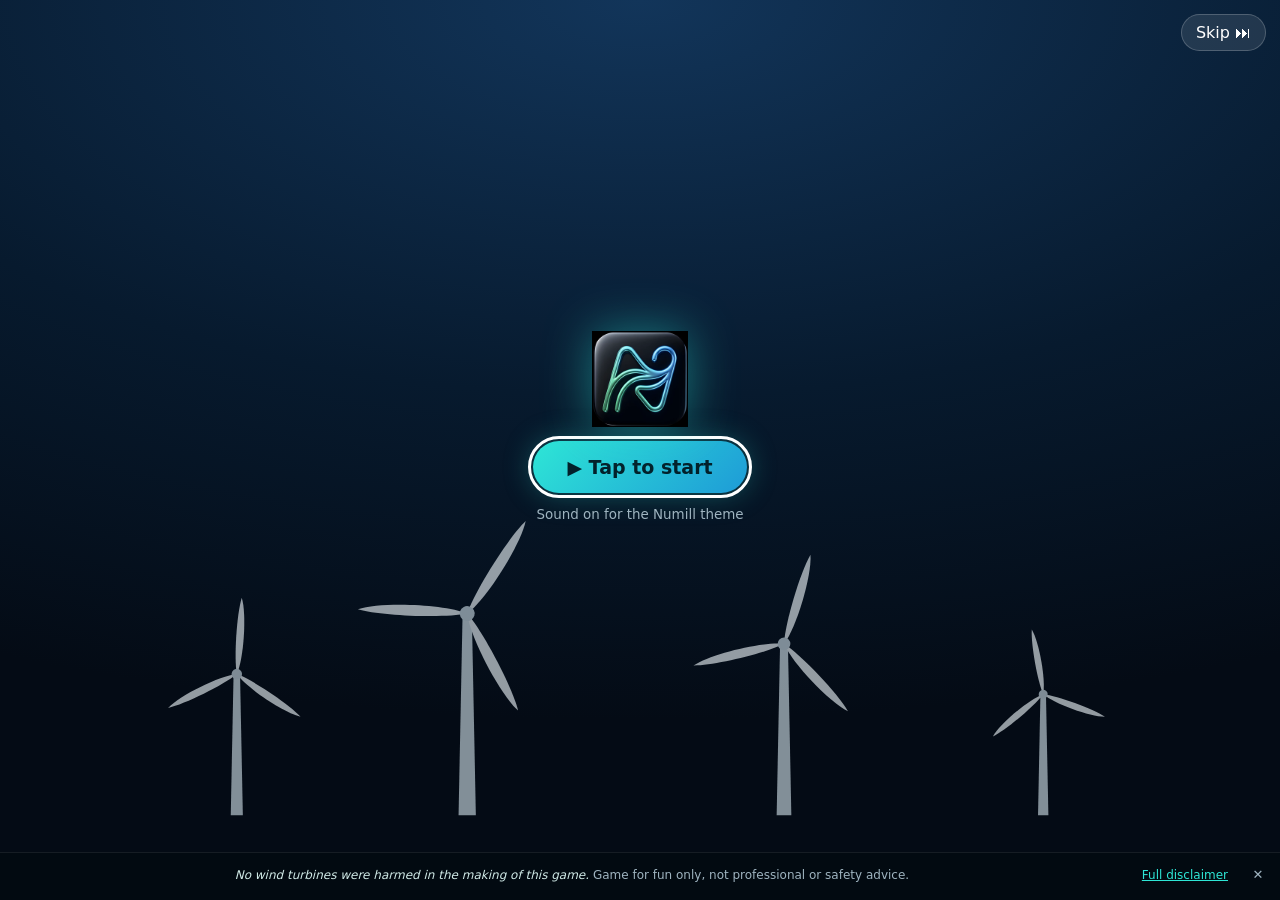
==== commit ffd54514: "The Numi as in-game guide in Academy and Farm: onboarding tips, contextual hints (no answers), level" ====
--- a/farm/index.html
+++ b/farm/index.html
@@ -18,7 +18,7 @@
 <meta name="twitter:title" content="Numill Wind Farm: Farm Edition" />
 <meta name="twitter:description" content="A cosy, just-for-fun wind farm game by Numill: place turbines, harvest energy, help the Numi and learn wind basics in the Numill Academy." />
 <meta name="twitter:image" content="https://numill1.github.io/numill-wind-farm/og-image.png" />
-<title>Numill Wind Farm: Farm Edition</title>  <script type="module" crossorigin src="./assets/index-BhFrSklf.js"></script>
-  <link rel="stylesheet" crossorigin href="./assets/index-BN1k5Rbg.css">
+<title>Numill Wind Farm: Farm Edition</title>  <script type="module" crossorigin src="./assets/index-xfLzkCEE.js"></script>
+  <link rel="stylesheet" crossorigin href="./assets/index-BdoTn-Lz.css">
 </head>
 <body><div id="root"></div></body></html>
--- a/farm/assets/index-BdoTn-Lz.css
+++ b/farm/assets/index-BdoTn-Lz.css
@@ -0,0 +1 @@
+.gs-screen,.gs-seq,.gs-ov{--gs-bg:#06101c;--gs-fg:#e8f6f4;--gs-mut:#9fb4c0;--gs-teal:#2ee6d6;--gs-card:rgba(14,28,44,.92);--gs-line:rgba(255,255,255,.12);font-family:Inter,system-ui,sans-serif;color:var(--gs-fg)}.gs-screen,.gs-seq{position:fixed;top:0;right:0;bottom:0;left:0;z-index:900;display:flex;flex-direction:column;align-items:center;justify-content:center;gap:14px;padding:24px 20px 64px;text-align:center;background:radial-gradient(120% 80% at 50% 0%,#12355a,#071a2e 55%,#040b15);overflow:hidden}.gs-ov{position:fixed;top:0;right:0;bottom:0;left:0;z-index:950;display:grid;place-items:center;padding:16px;background:#020810b8;-webkit-backdrop-filter:blur(6px);backdrop-filter:blur(6px)}.gs-card{background:var(--gs-card);border:1px solid var(--gs-line);border-radius:20px;padding:20px;max-width:440px;width:100%;box-shadow:0 20px 60px #00000073;display:flex;flex-direction:column;gap:10px;text-align:left}.gs-card h2,.gs-card h3{margin:0}.gs-card p{margin:0;line-height:1.45}.gs-scroll{max-height:86dvh;overflow:auto}.gs-scroll ul{margin:0;padding-left:20px;line-height:1.45}.gs-btn{background:linear-gradient(135deg,#2ee6d6,#1e9bd7);color:#03202a;border:0;border-radius:14px;padding:13px 18px;font-weight:800;font-size:16px;cursor:pointer}.gs-btn:disabled{opacity:.6}.gs-btn:focus-visible,.gs-link:focus-visible,.gs-skip:focus-visible{outline:3px solid #fff;outline-offset:2px}.gs-btn.gs-ghost{background:transparent;color:var(--gs-fg);border:1px solid var(--gs-line)}.gs-big{font-size:19px;padding:15px 34px;border-radius:99px;box-shadow:0 0 30px #2ee6d659}.gs-link{background:none;border:0;color:var(--gs-teal);text-decoration:underline;cursor:pointer;font-size:inherit;padding:4px}.gs-muted{color:var(--gs-mut)}.gs-em{font-style:italic;color:var(--gs-teal)}.gs-err{color:#ff8a8a!important}.gs-input{padding:12px 14px;border-radius:12px;border:1px solid var(--gs-line);background:#ffffff0f;color:var(--gs-fg);font-size:16px}.gs-row{display:flex;justify-content:space-between;gap:10px;width:100%;max-width:440px}.gs-logo{width:132px;height:auto;filter:drop-shadow(0 0 24px rgba(46,230,214,.45))}.gs-logo-sm{width:96px}.gs-title h1{margin:0;font-size:30px}.gs-banner{display:flex;align-items:center;gap:2px;min-height:44px;font-size:12px;line-height:1.25;color:#9fb4c0;background:#030a12f0;border-top:1px solid rgba(255,255,255,.08);padding:0 0 0 10px;font-family:Inter,system-ui,sans-serif;flex:none;padding-bottom:max(3px,env(safe-area-inset-bottom))}.gs-btext{flex:1;min-width:0;white-space:nowrap;overflow:hidden;text-overflow:ellipsis}.gs-screen .gs-banner,.gs-seq .gs-banner{position:absolute;left:0;right:0;bottom:0}.gs-funny{color:#cfe9e6;font-style:italic}.gs-banner .gs-link{font-size:12px;padding:2px 6px;white-space:nowrap;flex:none;min-height:44px;min-width:44px}.gs-x{flex:none;background:none;border:0;color:#9fb4c0;font-size:13px;width:44px;height:44px;cursor:pointer;border-radius:6px}.gs-x:hover{color:#fff;background:#ffffff14}.gs-screen,.gs-seq{padding-bottom:calc(24px + var(--gs-banner-h,0px))}.gs-ov{bottom:var(--gs-banner-h,0px)}@media (min-width:700px){.gs-banner{font-size:12px}}.gs-farm{position:absolute;left:0;right:0;bottom:calc(8px + var(--gs-banner-h,0px));width:100%;height:auto;max-height:40%;opacity:.6;pointer-events:none}.gs-tower{fill:#d7e7ef}.gs-blade{fill:#f3fbff}.gs-hub{fill:#cfe0ea}.gs-rotor{animation:gs-spin linear infinite;transform-box:fill-box;transform-origin:center}@keyframes gs-spin{to{rotate:360deg}}.gs-seq-start,.gs-seq-titles{position:relative;display:flex;flex-direction:column;align-items:center;gap:14px}.gs-skip{position:absolute;top:14px;right:14px;background:#ffffff1a;color:#fff;border:1px solid rgba(255,255,255,.2);border-radius:99px;padding:8px 14px;cursor:pointer;z-index:2}.gs-logo-anim{width:170px;animation:gs-logo 2.4s cubic-bezier(.2,.8,.2,1) both}.gs-presents{color:var(--gs-mut);letter-spacing:.3em;text-transform:uppercase;animation:gs-fade 1s 1.6s both}.gs-title-anim{margin:0;font-size:38px;letter-spacing:.02em;animation:gs-rise 1.2s 2.4s cubic-bezier(.2,.8,.2,1) both;text-shadow:0 0 30px rgba(46,230,214,.5)}.gs-sub-anim{margin:0;color:var(--gs-mut);animation:gs-fade 1s 3.6s both}@keyframes gs-logo{0%{opacity:0;transform:scale(.4) rotate(-30deg);filter:blur(10px)}60%{opacity:1;filter:blur(0)}to{transform:scale(1) rotate(0)}}@keyframes gs-rise{0%{opacity:0;transform:translateY(24px)}to{opacity:1;transform:none}}@keyframes gs-fade{0%{opacity:0}to{opacity:1}}.gs-dots{display:flex;gap:6px}.gs-dots i{width:28px;height:4px;border-radius:4px;background:#ffffff2e}.gs-dots i.on{background:var(--gs-teal)}.gs-bubble{animation:gs-rise .4s both}.gs-mascot{font-size:54px;line-height:1;align-self:center}.gs-wiggle{animation:gs-wig 1.2s ease-in-out 2}@keyframes gs-wig{0%,to{rotate:0deg}25%{rotate:-10deg}75%{rotate:10deg}}.gs-ackbtn{font-size:15px;line-height:1.35;text-align:left;padding:14px 16px}.gs-pop{animation:gs-rise .3s both}@media (prefers-reduced-motion:reduce){.gs-rotor,.gs-logo-anim,.gs-title-anim,.gs-sub-anim,.gs-presents,.gs-bubble,.gs-pop,.gs-wiggle{animation-duration:.01s!important;animation-iteration-count:1!important}}.gs-lbl{display:block;text-align:left;font-size:13px;margin:6px 0;color:inherit}.gs-lbl .gs-input{display:block;width:100%;box-sizing:border-box;margin-top:4px}.gs-check{display:flex;gap:8px;align-items:flex-start;text-align:left;font-size:12.5px;line-height:1.4;margin:10px 0}.gs-check input{margin-top:3px;flex:0 0 auto;width:18px;height:18px}.gs-check a{color:inherit;text-decoration:underline}.gs-small{font-size:12px;margin-top:8px}.gs-pro{max-height:calc(100vh - 40px - var(--gs-banner-h,0px));overflow:auto}img[src*=fundo-preto]{background:#000;border-radius:18%;object-fit:contain;aspect-ratio:1/1;filter:none!important;padding:0!important;box-shadow:none!important}.ng-wrap{position:fixed;left:10px;z-index:35;display:flex;flex-direction:column;align-items:flex-start;gap:6px;pointer-events:none;max-width:min(270px,calc(100vw - 20px))}.ng-wrap>*{pointer-events:auto}.ng-face-btn{position:relative;width:48px;height:48px;min-width:44px;min-height:44px;border-radius:50%;border:0;padding:0;background:transparent;cursor:pointer;filter:drop-shadow(0 3px 4px rgba(0,0,0,.35));animation:ng-bob 3s ease-in-out infinite}.ng-face{position:absolute;top:4px;right:4px;bottom:4px;left:4px;border-radius:50%;background:#ffe08a;border:3px solid #fff;box-shadow:0 3px #d9a800;display:block}.ng-face .cap{position:absolute;left:8%;top:-14%;width:84%;height:36%;background:#1e88e5;border-radius:60px 60px 6px 6px;border:2px solid #fff}.ng-face .eye{position:absolute;top:42%;width:13%;height:17%;background:#333;border-radius:50%}.ng-face .eye.l{left:28%}.ng-face .eye.r{right:28%}.ng-face .smile{position:absolute;left:29%;top:60%;width:42%;height:18%;border-bottom:3px solid #333;border-radius:0 0 40px 40px}.ng-badge{position:absolute;top:-2px;right:-2px;width:18px;height:18px;border-radius:50%;background:#e53935;color:#fff;font:800 12px/18px system-ui,sans-serif;text-align:center;border:2px solid #fff}.ng-bubble{order:-1;background:#fff;color:#14213d;border-radius:14px 14px 14px 4px;padding:9px 10px 4px 12px;box-shadow:0 6px 18px #0000004d;font:500 13px/1.35 system-ui,-apple-system,Segoe UI,sans-serif;display:flex;flex-direction:column;gap:2px;animation:ng-in .22s ease-out;border:2px solid #37b9bf}.ng-bubble.ng-cheer{border-color:#f5b301;background:#fffaf0}.ng-bubble b{font-size:12px;color:#1297d8;font-weight:800}.ng-acts{display:flex;justify-content:space-between;align-items:center;margin-top:2px}.ng-link{background:none;border:0;color:#4a5a78;font:600 12px system-ui,sans-serif;text-decoration:underline;min-height:44px;padding:0 6px 0 0;cursor:pointer}.ng-x{width:44px;height:44px;border:0;background:none;color:#4a5a78;font-size:22px;line-height:1;cursor:pointer;margin-right:-6px}@keyframes ng-bob{0%,to{translate:0 0}50%{translate:0 -3px}}@keyframes ng-in{0%{opacity:0;transform:translateY(6px) scale(.96)}to{opacity:1;transform:none}}@media (prefers-reduced-motion:reduce){.ng-face-btn,.ng-bubble{animation:none}}@media (min-width:900px){.ng-wrap{left:18px}}.ng-top .ng-bubble{order:1;border-radius:4px 14px 14px}@media (min-width:900px){.ng-top{top:auto!important;bottom:calc(112px + env(safe-area-inset-bottom,0px))}}:root{--bg:#071318;--card:#0d1f26;--card2:#11282f;--line:#1d3a40;--teal:#2dd4bf;--teal2:#14b8a6;--gold:#f5c451;--gold2:#d99a1e;--red:#ef4444;--amber:#f59e0b;--text:#e6f4f1;--mut:#8aa9a6}*{box-sizing:border-box;-webkit-tap-highlight-color:transparent}html,body,#root{margin:0;height:100%;background:var(--bg);color:var(--text);font-family:Inter,system-ui,-apple-system,Segoe UI,Roboto,sans-serif}button{font:inherit;color:inherit;cursor:pointer;border:0;background:none}button:disabled{opacity:.45;cursor:not-allowed}.app{max-width:480px;margin:0 auto;height:100dvh;display:flex;flex-direction:column;position:relative;overflow:hidden;background:radial-gradient(120% 60% at 50% 0%,#0f3a3a 0%,var(--bg) 60%)}.app.stormy{background:radial-gradient(120% 60% at 50% 0%,#1e2a44,#070b14 60%)}header{display:flex;align-items:center;gap:10px;padding:10px 14px 6px}.logo{width:36px;height:36px;filter:drop-shadow(0 0 10px rgba(45,212,191,.6))}.brand{flex:1;line-height:1.05}.brand h1{margin:0;font-size:17px;letter-spacing:.3px;background:linear-gradient(90deg,#fff,var(--gold));-webkit-background-clip:text;background-clip:text;color:transparent}.brand small{color:var(--teal);font-size:12px;letter-spacing:.6px;text-transform:uppercase}.icon{min-width:34px;height:34px;border-radius:10px;background:var(--card);border:1px solid var(--line);font-size:13px;font-weight:700;padding:0 8px}.stats{display:grid;grid-template-columns:1.6fr 1.2fr 1fr 1fr .8fr;gap:6px;padding:4px 12px}.stat{background:var(--card);border:1px solid var(--line);border-radius:12px;padding:6px;display:flex;flex-direction:column;align-items:center;font-size:12px}.stat b{font-size:14px;font-variant-numeric:tabular-nums}.stat small{color:var(--mut);font-size:12px}.stat.gold{border-color:#f5c4518c;box-shadow:inset 0 0 12px #f5c45126,0 0 12px #f5c4511f}.stat.gold b{color:var(--gold)}.stat.amber b{color:var(--amber)}.stat.red{border-color:var(--red)}.stat.red b{color:var(--red)}.pulse{animation:pulse 1s infinite}@keyframes pulse{50%{box-shadow:0 0 14px #ef444499}}.lvl{display:flex;align-items:center;gap:10px;margin:6px 12px;padding:8px 10px;border-radius:14px;background:linear-gradient(90deg,#f5c4511a,#2dd4bf0f);border:1px solid rgba(245,196,81,.35)}.badge-lvl{width:34px;height:34px;border-radius:50%;display:grid;place-items:center;font-weight:800;color:#1a1200;background:radial-gradient(circle at 35% 30%,#fff1b8,var(--gold) 45%,var(--gold2));box-shadow:0 0 14px #f5c4518c}.lvlbody{flex:1}.ready{font-size:18px;color:var(--gold);animation:bob 1s infinite}@keyframes bob{50%{transform:translateY(-4px)}}.row{display:flex;justify-content:space-between;align-items:center;gap:8px}.small{font-size:12px;color:var(--mut)}.bar{height:8px;background:#0a1a1f;border-radius:99px;overflow:hidden;margin-top:4px;border:1px solid var(--line)}.fill{height:100%;border-radius:99px;transition:width .4s cubic-bezier(.2,.9,.3,1.2)}.fill.teal{background:linear-gradient(90deg,var(--teal2),var(--teal));box-shadow:0 0 10px var(--teal)}.fill.amber{background:var(--amber)}.fill.goldfill{background:linear-gradient(90deg,var(--gold2),var(--gold),#fff1b8,var(--gold));background-size:200% 100%}.shimmer{animation:shim 1.4s linear infinite}@keyframes shim{to{background-position:-200% 0}}.banner{margin:4px 12px;padding:6px 10px;border-radius:10px;background:#6366f12e;border:1px solid #6366f1;font-size:12px;font-weight:700;text-align:center}.banner.red{background:#ef444424;border-color:var(--red);animation:pulse 1.2s infinite}main{flex:1;min-height:0;display:flex;flex-direction:column}.scene{flex:1;min-height:240px;position:relative}.loading{display:grid;place-items:center;height:100%;color:var(--mut)}.panel{margin:8px 12px;padding:12px;border-radius:16px;background:linear-gradient(180deg,var(--card2),var(--card));border:1px solid var(--line);display:flex;flex-direction:column;gap:8px}.panel.hint{color:var(--mut);font-size:13px;text-align:center}.chip{font-size:12px;font-weight:800;padding:3px 8px;border-radius:99px;letter-spacing:.5px}.chip.teal{background:#2dd4bf26;color:var(--teal)}.chip.red{background:#ef44442e;color:#fca5a5}.chip.amber{background:#f59e0b2e;color:#fcd34d}.btn{width:100%;padding:12px 14px;border-radius:14px;font-weight:800;font-size:14.5px;transition:transform .08s;margin-top:6px}.btn:active:not(:disabled){transform:scale(.97)}.btn.teal{background:linear-gradient(180deg,var(--teal),var(--teal2));color:#032;box-shadow:0 6px 18px #14b8a659}.btn.gold{background:linear-gradient(180deg,#ffe08a,var(--gold) 40%,var(--gold2));color:#2a1a00;box-shadow:0 6px 22px #f5c45173,inset 0 1px #fff6}.btn.red{background:linear-gradient(180deg,#f87171,var(--red));color:#fff;box-shadow:0 6px 18px #ef444459}.btn.ghost{background:var(--card2);border:1px solid var(--line);color:var(--text)}.btn.link{background:none;color:var(--mut);font-weight:600;font-size:12.5px;text-decoration:underline}.glow{animation:glow 1.6s infinite}@keyframes glow{50%{box-shadow:0 0 30px #f5c451cc}}.shopitem{display:flex;justify-content:space-between;align-items:center;width:100%;padding:11px 12px;border-radius:12px;background:var(--card2);border:1px solid var(--line);text-align:left;margin-top:6px}.shopitem span{display:flex;flex-direction:column}.shopitem small{color:var(--mut);font-size:12px}.shopitem.rare{border-color:#f5c45199;box-shadow:inset 0 0 14px #f5c4511a}.price{color:var(--gold);font-weight:800;align-items:flex-end;font-size:13px}nav{display:grid;grid-template-columns:repeat(4,1fr);border-top:1px solid var(--line);background:#071318eb;padding-bottom:env(safe-area-inset-bottom)}nav button{padding:8px 0 10px;display:flex;flex-direction:column;align-items:center;font-size:18px;position:relative;color:var(--mut)}nav button small{font-size:12px}nav button.on{color:var(--teal)}nav button.on:before{content:"";position:absolute;top:0;left:25%;right:25%;height:2px;background:var(--teal);box-shadow:0 0 8px var(--teal)}.dot{position:absolute;top:6px;right:30%;width:8px;height:8px;border-radius:50%;background:var(--gold);box-shadow:0 0 8px var(--gold)}.page{padding:8px 14px 16px;overflow:auto}.page h2{margin:6px 0 10px;font-size:18px}.page h3{margin:16px 0 8px;font-size:15px}.kpi{background:var(--card);border:1px solid var(--line);border-radius:12px;padding:10px 12px;margin-bottom:8px;font-size:13px}.kpi b{color:var(--teal)}.kpi.warn b{color:var(--amber)}.ladder{display:flex;flex-direction:column;gap:5px}.rung{display:flex;align-items:center;gap:10px;padding:7px 10px;border-radius:10px;background:var(--card);border:1px solid var(--line);font-size:13px;color:var(--mut)}.rung span{width:22px;height:22px;border-radius:50%;display:grid;place-items:center;background:#0a1a1f;font-size:12px;font-weight:800}.rung small{margin-left:auto;color:var(--amber);font-size:12px}.rung.done{color:var(--text)}.rung.done span{background:var(--teal2);color:#032}.rung.now{border-color:var(--gold);color:#fff;box-shadow:0 0 14px #f5c45140}.rung.now span{background:var(--gold);color:#2a1a00}.rung.tier{margin-top:8px}.badges{display:grid;grid-template-columns:repeat(4,1fr);gap:6px}.bdg{aspect-ratio:1;border-radius:12px;background:var(--card);border:1px solid var(--line);display:flex;flex-direction:column;align-items:center;justify-content:center;font-size:20px;filter:grayscale(1);opacity:.55;text-align:center;padding:4px}.bdg small{font-size:12px;color:var(--mut);margin-top:2px;line-height:1.1}.bdg.got{filter:none;opacity:1;border-color:var(--teal)}.bdg.got.rare{border-color:var(--gold);box-shadow:0 0 14px #f5c45173}.overlay{position:absolute;top:0;right:0;bottom:0;left:0;background:#02080aa8;-webkit-backdrop-filter:blur(3px);backdrop-filter:blur(3px);display:flex;align-items:flex-end;z-index:20;animation:fade .2s}@keyframes fade{0%{opacity:0}}.sheet{width:100%;max-height:88%;overflow:auto;background:linear-gradient(180deg,#123036,var(--card));border-top:1px solid var(--teal);border-radius:22px 22px 0 0;padding:16px 16px 22px;animation:up .28s cubic-bezier(.2,.9,.3,1.15)}@keyframes up{0%{transform:translateY(40%);opacity:0}}.sheet h3{margin:0;font-size:17px}.sheet p{font-size:14px;line-height:1.45}.sheet.goldb{border-top:2px solid var(--gold);box-shadow:0 -10px 40px #f5c45140}.sheet.danger{border-top:2px solid var(--red);box-shadow:0 -10px 40px #ef444440}.quote{background:var(--card2);border-left:3px solid var(--gold);padding:10px 12px;border-radius:8px;font-style:italic}.alarm{background:#ef44441f;border:1px solid var(--red);color:#fecaca;padding:10px;border-radius:10px;font-family:ui-monospace,monospace;font-size:13px;margin:8px 0;animation:pulse 1.2s infinite}.grid2{display:grid;grid-template-columns:1fr 1fr;gap:8px}.grid1{display:grid;gap:8px}.opt{padding:11px 10px;border-radius:12px;background:var(--card2);border:1px solid var(--line);text-align:left;font-size:13.5px;transition:all .15s}.opt.picked{border-color:var(--teal);background:#2dd4bf24}.opt.right{border-color:#22c55e;background:#22c55e29}.opt.wrongopt{border-color:var(--red);background:#ef444426}.opt.dim{opacity:.5}.steps{display:flex;gap:6px;margin:10px 0 4px}.steps span{flex:1;text-align:center;font-size:12px;font-weight:800;padding:3px;border-radius:99px;background:#0a1a1f;color:var(--mut)}.steps span.on{background:var(--teal);color:#032}.steps span.done{background:var(--gold);color:#2a1a00}.loto{margin:4px 0 8px;padding-left:20px;font-size:13px;color:var(--teal)}.q{font-weight:700}.ok{color:#4ade80;font-weight:800}.ko{color:#f87171;font-weight:800}.muted{color:var(--mut)}.big{font-size:44px;font-weight:900;text-align:center;margin:6px 0;color:var(--gold);text-shadow:0 0 20px rgba(245,196,81,.6)}.days{display:flex;gap:6px;margin:10px 0}.days span{flex:1;text-align:center;padding:8px 0;border-radius:10px;background:var(--card2);border:1px solid var(--line);font-weight:800;color:var(--mut)}.days span.on{background:linear-gradient(180deg,#ffe08a,var(--gold));color:#2a1a00;border-color:var(--gold);box-shadow:0 0 10px #f5c45180}.pops{position:absolute;left:0;right:0;top:46%;display:flex;flex-direction:column;align-items:center;pointer-events:none;z-index:30;gap:4px}.pop{padding:5px 12px;border-radius:99px;background:#0d1f26eb;border:1px solid var(--teal);font-weight:800;font-size:13px;animation:rise 1.6s ease-out forwards}.pop.gold{border-color:var(--gold);color:var(--gold);text-shadow:0 0 10px rgba(245,196,81,.6)}.pop.bad{border-color:var(--red);color:#fca5a5}@keyframes rise{0%{transform:translateY(14px) scale(.8);opacity:0}15%{transform:translateY(0) scale(1.08);opacity:1}30%{transform:scale(1)}to{transform:translateY(-46px);opacity:0}}.burst{position:absolute;left:50%;top:42%;pointer-events:none;z-index:40}.burst i{position:absolute;border-radius:50%;box-shadow:0 0 10px currentColor;animation:fly 1s cubic-bezier(.1,.8,.3,1) forwards}@keyframes fly{0%{transform:translate(0) scale(1);opacity:1}to{transform:translate(var(--x),var(--y)) scale(.2);opacity:0}}.btn.danger{background:#ef44441a;border:1px dashed var(--red);color:#fca5a5;font-size:12.5px;font-weight:700}.go{font-size:12px;font-weight:900;padding:3px 10px;border-radius:99px;letter-spacing:.6px}.go.go{background:#16a34a;color:#fff}.go.caution{background:var(--amber);color:#2a1a00}.go.nogo{background:var(--red);color:#fff;animation:pulse 1s infinite}.jobcard{background:var(--card2);border:1px solid rgba(245,196,81,.45);border-radius:12px;padding:10px 12px;display:flex;flex-direction:column;gap:6px;font-size:13px;margin:8px 0}.jobcard span{color:var(--mut)}.jobcard b{text-align:right}.limits{width:100%;font-size:12px;border-collapse:collapse}.limits td{padding:3px 6px;color:var(--mut);border-bottom:1px solid var(--line)}.limits td:last-child{text-align:right}.limits tr.hl td{color:var(--gold);font-weight:700}.opt.picked{background:linear-gradient(180deg,#2dd4bf59,#14b8a638);color:#fff;font-weight:700}.opt.right{background:#15803d;border-color:#22c55e;color:#fff;font-weight:800}.opt.wrongopt{background:#991b1b;border-color:var(--red);color:#fff;font-weight:800}.days span{display:flex;flex-direction:column;align-items:center;gap:2px;font-size:13px}.days small{font-size:12px;font-weight:700;opacity:.8}.days span.chest{flex:1.3;border-color:var(--gold);box-shadow:0 0 12px #f5c45159;font-size:18px}.banner.red{color:#fff;background:#ef444452;cursor:pointer}.fill{position:relative}.fill:after{content:"";position:absolute;top:0;right:0;bottom:0;left:0;background:linear-gradient(90deg,transparent,rgba(255,255,255,.45),transparent);transform:translate(-100%);animation:sweep 2.4s infinite}@keyframes sweep{to{transform:translate(100%)}}.pin{background:var(--red);color:#fff;font-weight:900;width:26px;height:26px;border-radius:50%;display:grid;place-items:center;box-shadow:0 0 14px var(--red);animation:bob .8s infinite;font-size:16px;pointer-events:none}:root{--bg:#0b4f78;--card:#0f6a94;--card2:#1279a6;--line:#ffd23f;--teal:#5ef2e0;--teal2:#22c7c0;--gold:#ffd23f;--gold2:#ff9f1c;--text:#ffffff;--mut:#d4f3ff}.app{background:linear-gradient(180deg,#5cc8ff,#2a9fd6,#0e6d9c 70%,#0b4f78);font-family:Comic Sans MS,Comic Neue,"Baloo 2",Inter,system-ui,sans-serif}.app.stormy{background:linear-gradient(180deg,#4a5d8a,#26365e 60%,#141d38)}.gamebanner{display:flex;flex-wrap:wrap;align-items:center;justify-content:center;gap:4px 8px;padding:6px 10px;text-align:center;background:repeating-linear-gradient(-45deg,#ffd23f 0,#ffd23f 14px,#ffc300 14px,#ffc300 28px);color:#0b2a44;border-bottom:3px solid #0b2a44}.gamebanner b{font-size:16px;font-weight:900;letter-spacing:.5px;text-shadow:2px 2px 0 #fff}.gamebanner i{width:100%;font-size:12px;font-weight:700}.gm-tag{background:#ff3d7f;color:#fff;font-weight:900;font-size:12px;padding:2px 7px;border-radius:6px;border:2px solid #0b2a44;transform:rotate(-4deg);box-shadow:2px 2px #0b2a44}.brand h1{background:none;color:#fff;-webkit-text-fill-color:#fff;text-shadow:2px 2px 0 #0b2a44}.brand small{color:#ffd23f}.stat,.icon,.lvl{border:2px solid #0b2a44!important;box-shadow:3px 3px #0b2a44!important}.stat.gold{background:#ffd23f}.stat.gold b,.stat.gold span{color:#0b2a44}.ladder.scroll{position:relative;max-height:52vh;overflow-y:auto;padding-right:4px;gap:10px;scroll-behavior:smooth}.tierbox{display:flex;flex-direction:column;gap:5px;padding:8px;border-radius:14px;background:#0d1f2699;border:1px dashed var(--line)}.tierbox.cur{border:1px solid var(--gold);box-shadow:0 0 16px #f5c4512e}.tierbox.past{opacity:.85}.tierhead{display:flex;justify-content:space-between;align-items:center;font-weight:900;font-size:13px;color:var(--teal);letter-spacing:.3px}.tierbox.cur .tierhead{color:var(--gold)}.tierhead small{color:var(--mut);font-weight:700}.rung.legend{background:linear-gradient(90deg,rgba(245,196,81,.18),var(--card));border-color:#f5c45199}.rung.legend b{color:var(--gold)}.champ{width:100%;margin:4px 0 10px;padding:10px;border-radius:14px;border:2px solid var(--gold);background:linear-gradient(180deg,#3a2a05,#1a1404);color:var(--gold);font:inherit;font-weight:900;cursor:pointer;animation:glow 1.6s infinite}.victory{position:fixed;top:0;right:0;bottom:0;left:0;z-index:60;display:grid;place-items:center;padding:16px;overflow:hidden;background:radial-gradient(circle at 50% 25%,#f5c45173,#14b8a640 40%,#04121a 80%);animation:fade .4s}.confetti{position:absolute;top:0;right:0;bottom:0;left:0;pointer-events:none}.confetti i{position:absolute;top:-20px;width:9px;height:14px;border-radius:2px;animation:confetti linear infinite}.confetti i:nth-child(3n){width:7px;height:7px;border-radius:50%}@keyframes confetti{0%{transform:translateY(-20px) rotate(0);opacity:1}to{transform:translateY(110vh) rotate(720deg) translate(40px);opacity:.8}}.vcard{position:relative;width:100%;max-width:380px;max-height:100%;overflow:auto;text-align:center;padding:18px 16px;border-radius:24px;background:linear-gradient(180deg,#14404a,#0d1f26);border:3px solid var(--gold);box-shadow:0 0 50px #f5c4518c,inset 0 0 30px #2dd4bf26;animation:vpop .7s cubic-bezier(.2,1.6,.4,1);display:flex;flex-direction:column;gap:10px}@keyframes vpop{0%{transform:scale(.3) rotate(-8deg);opacity:0}}.vtrophy{font-size:76px;line-height:1;filter:drop-shadow(0 0 22px rgba(245,196,81,.9));animation:bob 1.2s infinite}.vtitle{margin:0;font-size:34px;font-weight:900;letter-spacing:1px;transform:rotate(-2deg);background:linear-gradient(180deg,#fff,var(--gold) 55%,var(--gold2));-webkit-background-clip:text;background-clip:text;color:transparent;filter:drop-shadow(3px 3px 0 #2a1a00)}.vsub{margin:0;color:var(--teal);font-weight:800}.vrank{align-self:center;padding:8px 16px;border-radius:999px;font-weight:900;font-size:17px;color:#2a1a00;background:linear-gradient(180deg,#ffe08a,var(--gold) 50%,var(--gold2));box-shadow:0 6px 22px #f5c45180}.vtext{margin:0;font-size:14px;line-height:1.45}.vstats{display:grid;grid-template-columns:repeat(4,1fr);gap:6px}.vstats div{background:var(--card2);border:1px solid var(--line);border-radius:12px;padding:7px 2px;display:flex;flex-direction:column}.vstats b{color:var(--gold);font-size:14px}.vstats small{color:var(--mut);font-size:12px}.icon.off{opacity:.45;text-decoration:line-through;filter:grayscale(1)}.sheet.mg{max-height:92vh;overflow-y:auto}.mg-list{display:grid;grid-template-columns:1fr 1fr;gap:8px}.mg-item{display:flex;flex-direction:column;align-items:center;gap:2px;padding:10px 6px;min-height:84px;border-radius:14px;background:var(--card2);border:1px solid var(--line);font-size:13px;font-weight:700}.mg-item b{font-size:22px}.mg-item small{color:var(--mut);font-weight:600;font-size:12px}.mg-item.locked{opacity:.45}.mg-how{min-height:34px}.mg-msg{min-height:36px;margin:4px 0}.mg-stage{display:flex;flex-direction:column;align-items:center;gap:8px;min-height:300px}.mg-won{display:flex;flex-direction:column;align-items:center;gap:2px}.mg-won b{font-size:18px;color:var(--gold)}.mg-row{display:flex;gap:8px;width:100%}.mg-asm{display:flex;flex-direction:column-reverse;gap:4px;width:100%}.mg-slot{min-height:34px;border:2px dashed var(--line);border-radius:10px;font-size:12.5px;color:var(--mut);background:#0a1a1f}.mg-slot.done{border-style:solid;border-color:var(--teal);color:var(--teal)}.mg-slot.hint{border-color:var(--gold);color:var(--gold)}.mg-tray{display:flex;flex-wrap:wrap;gap:6px;justify-content:center;width:100%}.mg-chip{min-width:64px;min-height:38px;padding:4px 8px;border-radius:10px;background:var(--card2);border:1px solid var(--line);font-size:12px;font-weight:700;display:flex;align-items:center;justify-content:center}.mg-chip.on{border-color:var(--gold);box-shadow:0 0 0 2px var(--gold)}.mg-chip.ghost{visibility:hidden}.mg-maze,.mg-pipes,.mg-slide,.mg-mem,.mg-blade,.mg-truck{display:grid;width:min(86vw,320px);gap:0;touch-action:none}.mg-maze{aspect-ratio:1;border:2px solid var(--teal)}.mg-cell{aspect-ratio:1;border:2px solid #4b7f86;display:flex;align-items:center;justify-content:center;font-size:15px;margin:-1px}.mg-cell.trail{background:#2dd4bf38}.mg-pad{display:grid;grid-template-columns:repeat(3,56px);gap:6px}.mg-pad button{height:44px;border-radius:12px;background:var(--card2);border:1px solid var(--line);font-size:18px}.mg-pipes{gap:3px}.mg-tile{aspect-ratio:1;position:relative;background:#0a1a1f;border:1px solid var(--line);border-radius:6px;padding:0}.mg-tile svg{width:100%;height:100%}.mg-tile line{stroke:#4b7f86;stroke-width:7;stroke-linecap:round}.mg-tile circle{fill:#4b7f86}.mg-tile.lit line,.mg-tile.lit circle{stroke:var(--gold);fill:var(--gold)}.mg-tile i{position:absolute;left:2px;top:0;font-style:normal;font-size:14px}.mg-flange{position:relative;width:min(80vw,280px);aspect-ratio:1;border-radius:50%;background:radial-gradient(circle,#1d3a40 0,#1d3a40 30%,#11282f 31%,#11282f);border:3px solid #4b7f86}.mg-bolt{position:absolute;width:48px;height:48px;margin:-24px;border-radius:50%;background:#0a1a1f;border:2px solid var(--line);font-size:20px;font-weight:800}.mg-bolt.done{background:var(--teal);color:#032}.mg-bolt.hint{border-color:var(--gold);box-shadow:0 0 12px var(--gold)}.mg-hubc{position:absolute;top:0;right:0;bottom:0;left:0;display:flex;align-items:center;justify-content:center;font-weight:800;color:var(--mut);pointer-events:none}.mg-slide{gap:2px}.mg-st{aspect-ratio:1;border-radius:6px;background-color:#0d1f26;border:1px solid var(--line);position:relative;padding:0}.mg-st small{position:absolute;right:3px;bottom:1px;font-size:12px;color:var(--gold)}.mg-st.empty{background:transparent;border-style:dashed}.mg-mem{gap:6px}.mg-card{aspect-ratio:3/4;border-radius:10px;background:linear-gradient(160deg,var(--teal2),#0b4a44);border:1px solid var(--line);font-weight:900;font-size:20px;color:#032;display:flex;flex-direction:column;align-items:center;justify-content:center}.mg-card.up{background:var(--card2);color:var(--text)}.mg-card.got{border-color:var(--gold)}.mg-card b{font-size:26px}.mg-card small{font-size:12px}.mg-yaw{width:min(72vw,240px)}.mg-yaw .ring{fill:#0a1a1f;stroke:var(--line);stroke-width:3}.mg-yaw .wind{fill:#7dd3fc}.mg-yaw .wtxt{fill:#7dd3fc;font-size:12px;font-weight:800}.mg-yaw .zone{fill:#86efac2e}.mg-yaw .nac{fill:#e6f4f1}.mg-yaw .rotor{fill:var(--gold)}.mg-blade{gap:2px;width:min(70vw,240px);padding:6px;border-radius:40px 40px 12px 12px;background:linear-gradient(90deg,#cfd8dc,#eceff1,#b0bec5)}.mg-bc{aspect-ratio:1;border-radius:4px;background:#ffffff40;border:1px solid rgba(0,0,0,.06);padding:0}.mg-bc.found{background:#2dd4bf99;outline:2px solid var(--teal)}.mg-bc.miss{background:#ef44442e}.mg-truck{gap:2px;padding:6px;background:#3b4b52;border-radius:8px;border-bottom:10px solid #222}.mg-tc{aspect-ratio:1;border-radius:4px;background:#26343a;border:1px solid #4b5f66;padding:0}.mg-mini{display:grid;gap:1px}.mg-mini i{background:currentColor;border-radius:2px}.mg-ladder{display:flex;flex-direction:column;gap:4px;width:120px;padding:4px 10px;border-left:5px solid #9aa;border-right:5px solid #9aa}.mg-ladder .rung{height:26px;border-bottom:4px solid #9aa;display:flex;align-items:center;justify-content:center;font-size:16px}.mg-ladder .rung.done{border-color:var(--teal)}.mg-bar{position:relative;width:min(86vw,320px);height:26px;border-radius:99px;background:#0a1a1f;border:1px solid var(--line);overflow:hidden}.mg-bar .z{position:absolute;top:0;bottom:0;background:#86efac8c}.mg-bar .m{position:absolute;top:-2px;bottom:-2px;width:6px;margin-left:-3px;background:var(--gold)}.overlay.mg-ov{z-index:30}.mg-bi{width:min(78vw,260px)}.mg-bi .fl{fill:#11282f;stroke:#4b7f86;stroke-width:3}.mg-bi .hole{fill:#04090b;stroke:#4b7f86}.mg-bi .root{fill:#eceff12e;stroke:#cfd8dc;stroke-width:2}.mg-bi .stud{fill:var(--gold)}.mg-bi .ok .root{stroke:var(--teal)}.mg-radio{display:grid;grid-template-columns:repeat(3,1fr);gap:6px;width:100%}.mg-radio button{min-height:42px;border-radius:12px;background:var(--card2);border:1px solid var(--line);font-size:12.5px;font-weight:700}.mg-radio .stop{background:#7f1d1d;color:#fff}.mg-radio .tag{background:#3b2f0a;color:var(--gold)}.mg-hole{position:absolute;width:34px;height:34px;margin:-17px;border-radius:50%;background:#04090b;border:2px solid var(--line);display:flex;align-items:center;justify-content:center;font-size:16px}.mg-hole.next{border-color:var(--gold)}.mg-hole.done{border-color:var(--teal)}.mg-beat{width:70px;height:70px;border-radius:50%;border:4px solid var(--gold);display:block}.mg-check .opt{text-align:left}.mg-rhythm .mg-hole{border:2px solid #4b7f86!important;box-shadow:none!important}.mg-rhythm .mg-hole.next{border-color:var(--gold)!important;box-shadow:0 0 10px var(--gold)!important}.mg-rhythm .mg-hole.done{border-color:var(--teal)!important}.nm-glow{filter:drop-shadow(0 0 4px rgba(55,185,191,.9)) drop-shadow(0 0 12px rgba(18,151,216,.55));animation:nmGlow 2.8s ease-in-out infinite}@keyframes nmGlow{50%{filter:drop-shadow(0 0 6px rgba(55,185,191,1)) drop-shadow(0 0 18px rgba(245,196,81,.55))}}@media (prefers-reduced-motion: reduce){.nm-glow{animation:none}}.nm-glow-sm{width:26px;height:26px}.nm-glow-md{width:56px;height:56px;margin-bottom:4px}.nm-glow-lg{width:84px;height:84px}.nm-center{display:block;margin:4px auto 0}.nm-h{display:flex;align-items:center;gap:8px}.nm-splash{display:flex;flex-direction:column;align-items:center;gap:10px}.mg-slide.nm-solved{border-radius:8px;box-shadow:0 0 0 2px #37b9bfcc,0 0 24px #1297d899,0 0 40px #f5c45159;animation:nmGlowBox 2.8s ease-in-out infinite}@keyframes nmGlowBox{50%{box-shadow:0 0 0 2px #f5c451e6,0 0 30px #37b9bfb3,0 0 48px #f5c45173}}.tr-grid{display:grid;grid-template-columns:repeat(3,1fr);gap:8px}.tr-item{display:flex;flex-direction:column;align-items:center;gap:3px;padding:8px 4px;min-height:118px;border-radius:12px;background:var(--card2);border:1px solid var(--line);text-align:center;position:relative}.tr-item b{font-size:12px}.tr-item small{font-size:12px;color:var(--mut)}.tr-item.got{border-color:#f5c45199}.tr-official{grid-column:1 / -1;min-height:96px;border-style:dashed}.tr-lock{position:absolute;top:28px;font-size:18px}.tr-grad{display:inline-block;-webkit-mask-size:contain;mask-size:contain;-webkit-mask-repeat:no-repeat;mask-repeat:no-repeat;-webkit-mask-position:center;mask-position:center;background-size:200% 200%!important}.tr-shine{animation:trShine 3s ease-in-out infinite;filter:drop-shadow(0 0 5px rgba(255,236,170,.75))}@keyframes trShine{50%{background-position:100% 100%}}@media (prefers-reduced-motion: reduce){.tr-shine{animation:none}}.tr-pop{display:flex;flex-direction:column;align-items:center;gap:6px}.nm-icon{border-radius:22%;animation:nmIcon 2.8s ease-in-out infinite}.logo.nm-icon{filter:none}@keyframes nmIcon{0%,to{box-shadow:0 0 6px #37b9bf59}50%{box-shadow:0 0 16px #37b9bf99,0 0 26px #1297d859}}@media (prefers-reduced-motion: reduce){.nm-icon{animation:none}}.tr-official{grid-column:span 3;flex-direction:row;text-align:left;gap:10px;padding:10px}.tr-official b{font-size:12.5px}.tr-official small{display:block}.tr-offimg{position:relative;flex:none;width:56px;height:56px}.tr-offimg img{width:56px;height:56px;border-radius:13px;filter:grayscale(.5) brightness(.45)}.tr-offimg .tr-lock{position:absolute;right:0;bottom:0;left:0;top:0;display:grid;place-items:center;font-size:22px}.tr-shine{filter:drop-shadow(0 0 5px rgba(255,255,255,.7))!important}.mg-install{margin:4px 0 8px;text-align:center}.numis-ic{width:1.15em;height:1.15em;vertical-align:-.2em;margin-right:.2em;display:inline-block;filter:drop-shadow(0 1px 1px rgba(0,0,0,.4))}.numis-ic.big{width:22px;height:22px;margin-right:4px}.stat.numis{flex-direction:row;justify-content:center;gap:3px}.stat.numis .numis-ic.big{width:30px;height:30px;margin:0}.stat.numis b{color:#0b2a44!important;font-size:19px;font-weight:900;line-height:1}.stat.numis small{display:block;color:#0b2a44;opacity:.75;font-size:12px;font-weight:700}.tabs .numis-ic.big,nav .numis-ic.big{width:20px;height:20px;margin:0}.price{flex-direction:row!important;align-items:center!important;gap:2px}:root{--bg:#050b14;--bg2:#0a1424;--glass:rgba(16,32,52,.62);--glass2:rgba(22,44,70,.72);--line:rgba(120,200,255,.14);--line2:rgba(120,220,255,.28);--teal:#2ee6d6;--teal2:#16b8c9;--blue:#3b9dff;--violet:#7c6cff;--gold:#ffc94d;--gold2:#f0a321;--red:#ff5d6c;--green:#2fd47e;--text:#eaf4ff;--mut:#8ea6c2;--r1:8px;--r2:12px;--r3:16px;--r4:22px;--s1:4px;--s2:8px;--s3:12px;--s4:16px;--s5:24px;--glow:0 0 0 1px rgba(46,230,214,.18), 0 8px 30px rgba(59,157,255,.18);--ease:cubic-bezier(.2,.8,.2,1)}html,body,#root{background:var(--bg)!important;color:var(--text);font-family:Inter,system-ui,sans-serif!important;-webkit-font-smoothing:antialiased}h1,h2,h3,.btn,.eyebrow,nav small,.node-n,.res-score,.stat b{font-family:Outfit,Inter,sans-serif!important}.app{background:radial-gradient(80% 40% at 15% 0%,rgba(59,157,255,.22),transparent 60%),radial-gradient(70% 40% at 100% 10%,rgba(46,230,214,.16),transparent 60%),linear-gradient(180deg,#07111f 0%,var(--bg) 70%)!important;color:var(--text)}.app .gamebanner{background:linear-gradient(90deg,#3b9dff29,#2ee6d61f)!important;color:var(--mut)!important;border:0!important;border-bottom:1px solid var(--line)!important;padding:6px 12px!important}.app .gamebanner b{display:none}.app .gamebanner i{font-size:12px!important;font-weight:500!important;font-style:normal;color:var(--mut)}.app .gamebanner .gm-tag{background:#2ee6d624!important;color:var(--teal)!important;border:1px solid var(--line2)!important;border-radius:99px!important;font-size:12px!important;padding:2px 8px!important;letter-spacing:.8px;box-shadow:none!important;transform:none!important}.app header{background:transparent!important;padding:var(--s3) var(--s4) var(--s2)!important;border:0!important;box-shadow:none!important}.app .logo{width:40px!important;height:40px!important;border-radius:0!important;background:none!important;box-shadow:none!important;filter:drop-shadow(0 0 12px rgba(46,230,214,.55))!important;object-fit:contain}.app .brand h1{font-size:18px!important;font-weight:700!important;color:#fff!important;background:none!important;-webkit-text-fill-color:#fff;text-shadow:none!important;letter-spacing:.2px}.app .brand small{color:var(--teal)!important;font-size:12px!important;font-weight:600;letter-spacing:1.2px}.app .icon{width:36px;min-width:36px;height:36px;border-radius:var(--r2)!important;background:var(--glass)!important;border:1px solid var(--line)!important;box-shadow:none!important;-webkit-backdrop-filter:blur(10px);backdrop-filter:blur(10px);transition:all .2s var(--ease);color:var(--text)!important}.app .icon:hover{border-color:var(--line2)!important;transform:translateY(-1px)}.app .stats{gap:var(--s2)!important;padding:var(--s1) var(--s4)!important}.app .stat{background:var(--glass)!important;border:1px solid var(--line)!important;border-radius:var(--r2)!important;box-shadow:none!important;-webkit-backdrop-filter:blur(12px);backdrop-filter:blur(12px);color:var(--text)!important;padding:8px 4px!important}.app .stat b{font-size:15px!important;font-weight:700;color:#fff!important}.app .stat small{color:var(--mut)!important;font-size:12px!important}.app .stat.gold{border-color:#ffc94d59!important;background:linear-gradient(180deg,#ffc94d1f,#10203499)!important}.app .stat.gold b{color:var(--gold)!important}.app .lvl{margin:var(--s2) var(--s4)!important;padding:var(--s3)!important;border-radius:var(--r3)!important;background:var(--glass)!important;border:1px solid var(--line)!important;box-shadow:var(--glow)!important;color:var(--text)!important}.app .badge-lvl{background:linear-gradient(135deg,var(--teal),var(--blue))!important;color:#04121c!important;box-shadow:0 0 16px #2ee6d680!important;border:0!important;font-family:Outfit}.app .bar{background:#ffffff0f!important;border:0!important;height:8px!important}.app .fill.teal{background:linear-gradient(90deg,var(--teal),var(--blue))!important;box-shadow:0 0 12px #2ee6d68c!important}.app .panel{background:var(--glass)!important;border:1px solid var(--line)!important;border-radius:var(--r3)!important;box-shadow:none!important;-webkit-backdrop-filter:blur(14px);backdrop-filter:blur(14px);color:var(--text)!important;margin:var(--s2) var(--s4)!important}.app .btn{border-radius:var(--r2)!important;padding:13px 16px!important;font-weight:600!important;font-size:15px!important;letter-spacing:.2px;border:0!important;transition:transform .15s var(--ease),box-shadow .2s var(--ease),filter .2s;text-shadow:none!important}.app .btn:hover:not(:disabled){transform:translateY(-1px);filter:brightness(1.06)}.app .btn:active:not(:disabled){transform:scale(.98)}.app .btn.primary,.app .btn.teal{background:linear-gradient(135deg,var(--teal),var(--blue))!important;color:#03121d!important;box-shadow:0 8px 24px #3b9dff59,inset 0 1px #ffffff59!important}.app .btn.gold{background:linear-gradient(135deg,#ffe08a,var(--gold) 50%,var(--gold2))!important;color:#2a1a00!important}.app .btn.ghost{background:#ffffff0d!important;border:1px solid var(--line)!important;color:var(--text)!important;box-shadow:none!important}.app nav{grid-template-columns:repeat(5,1fr)!important;background:#060c16d1!important;-webkit-backdrop-filter:blur(18px);backdrop-filter:blur(18px);border-top:1px solid var(--line)!important;box-shadow:none!important}.app nav button{color:var(--mut)!important;padding:8px 0 10px!important;transition:color .2s;background:none!important;border:0!important;box-shadow:none!important}.app nav button .nav-ic{font-size:19px;line-height:1;display:grid;place-items:center;height:26px;width:44px;border-radius:99px;transition:all .25s var(--ease)}.app nav button.on{color:#fff!important}.app nav button.on .nav-ic{background:#2ee6d629;box-shadow:0 0 18px #2ee6d659}.app nav button small{font-size:12px!important;font-weight:600;margin-top:3px}.app nav button.on:before{left:35%!important;right:35%!important;background:linear-gradient(90deg,var(--teal),var(--blue))!important}.app .overlay{background:#02060ca8!important;-webkit-backdrop-filter:blur(8px)!important;backdrop-filter:blur(8px)!important}.app .sheet{background:linear-gradient(180deg,#12243cf5,#081220fa)!important;border:1px solid var(--line2)!important;border-bottom:0!important;border-radius:var(--r4) var(--r4) 0 0!important;box-shadow:0 -20px 60px #3b9dff2e!important;color:var(--text)!important;padding:var(--s4) var(--s4) var(--s5)!important}.app .sheet h3{font-weight:700;color:#fff!important}.app .page{padding:var(--s4)!important;overflow-y:auto;color:var(--text)}.app .page h2{font-weight:700;color:#fff}.app .muted{color:var(--mut)!important}.glass{background:var(--glass);border:1px solid var(--line);border-radius:var(--r3);-webkit-backdrop-filter:blur(14px);backdrop-filter:blur(14px)}.center{text-align:center}.academy{display:flex;flex-direction:column;gap:var(--s3);padding-bottom:var(--s5)!important}.ac-hero{display:flex;gap:var(--s3);align-items:center;padding:var(--s4);box-shadow:var(--glow);position:relative;overflow:hidden}.ac-hero:after{content:"";position:absolute;inset:-40% -20% auto auto;width:180px;height:180px;background:radial-gradient(circle,rgba(46,230,214,.25),transparent 70%);pointer-events:none}.ac-logo{width:64px;height:64px;object-fit:contain;filter:drop-shadow(0 0 16px rgba(46,230,214,.6));animation:float 4s ease-in-out infinite}@keyframes float{50%{transform:translateY(-4px)}}.ac-hero h2{margin:2px 0 4px;font-size:21px}.ac-hero p{margin:0;color:var(--mut);font-size:13px;line-height:1.45}.eyebrow{color:var(--teal);text-transform:uppercase;letter-spacing:1.4px;font-size:12px;font-weight:700}.ac-stats{display:grid;grid-template-columns:repeat(3,1fr);gap:var(--s2)}.ac-stats>div{padding:var(--s3) var(--s2);text-align:center;display:flex;flex-direction:column;gap:2px}.ac-stats b{font-family:Outfit;font-size:17px}.ac-stats small{color:var(--mut);font-size:12px}.ac-stats .gold{color:var(--gold)}.hot{color:#ff9d4d;text-shadow:0 0 12px rgba(255,140,60,.6)}.map{position:relative;height:700px;margin:var(--s2) 0}.map-line{position:absolute;top:0;right:0;bottom:0;left:0;width:100%;height:100%}.map-line path{fill:none;stroke:url(#g);stroke:#2ee6d659;stroke-width:.8;stroke-dasharray:2 2;vector-effect:non-scaling-stroke;stroke-width:3px}.node{position:absolute;display:flex;align-items:center;gap:var(--s3);transform:translateY(-50%);width:62%}.node.l{left:calc(30% - 34px)}.node.r{left:calc(70% - 34px);flex-direction:row-reverse;text-align:right;transform:translate(calc(-100% + 68px),-50%)}.node:nth-child(2){top:50px}.node:nth-child(3){top:150px}.node:nth-child(4){top:250px}.node:nth-child(5){top:350px}.node:nth-child(6){top:450px}.node:nth-child(7){top:550px}.node:nth-child(8){top:650px}.node-btn{position:relative;flex:0 0 68px;width:68px;height:68px;border-radius:50%;display:grid;place-items:center;background:linear-gradient(145deg,#1b3554,#0d1d33);border:2px solid var(--line2);box-shadow:0 8px 20px #0006;transition:transform .2s var(--ease),box-shadow .2s}.node-ic{font-size:28px}.node-n{position:absolute;bottom:-6px;right:-4px;min-width:24px;height:24px;border-radius:99px;background:#0a1628;border:1px solid var(--line2);font-size:12px;font-weight:700;display:grid;place-items:center}.node.open .node-btn:hover{transform:translateY(-2px) scale(1.04)}.node.done .node-btn{background:linear-gradient(145deg,#2ee6d659,#3b9dff4d);border-color:var(--teal);box-shadow:0 0 22px #2ee6d659}.node.cur .node-btn{background:linear-gradient(135deg,var(--teal),var(--blue));border-color:#fff;animation:pulseNode 2s infinite}.node.cur .node-n{background:var(--gold);color:#2a1a00;border-color:var(--gold)}@keyframes pulseNode{0%,to{box-shadow:0 0 #2ee6d68c,0 0 24px #3b9dff80}50%{box-shadow:0 0 0 12px #2ee6d600,0 0 30px #3b9dff99}}.node.locked .node-btn{opacity:.55;filter:grayscale(.6)}.node.locked .node-btn:disabled{opacity:.55}.node-lbl{display:flex;flex-direction:column;gap:2px;min-width:0}.node-lbl b{font-family:Outfit;font-size:15px}.node-lbl small{font-size:12px;color:var(--mut)}.node-lbl .reward{color:var(--gold);display:inline-flex;gap:4px;align-items:center}.node.r .node-lbl .reward{justify-content:flex-end}.node.locked .node-lbl b{color:var(--mut)}.stars{display:inline-flex;gap:2px;font-size:14px}.stars i{font-style:normal;color:#ffffff2e;transition:color .3s}.stars i.on{color:var(--gold);text-shadow:0 0 10px rgba(255,201,77,.6)}.stars.big{font-size:40px;gap:8px;justify-content:center}.stars.big i.on{animation:pop .5s var(--ease) both}.stars.big i:nth-child(2){animation-delay:.15s}.stars.big i:nth-child(3){animation-delay:.3s}@keyframes pop{0%{transform:scale(0) rotate(-30deg)}70%{transform:scale(1.25)}to{transform:scale(1)}}.cta{margin-top:0!important}.numis-ic{width:16px;height:16px;vertical-align:-3px}.quiz-sheet{max-height:94%!important;display:flex;flex-direction:column;gap:var(--s3)}.qz-top{display:flex;align-items:center;gap:var(--s3)}.qz-prog{flex:1;height:10px;border-radius:99px;background:#ffffff12;overflow:hidden}.qz-prog>div{height:100%;background:linear-gradient(90deg,var(--teal),var(--blue));border-radius:99px;transition:width .5s var(--ease);box-shadow:0 0 12px #2ee6d699}.qz-streak{font-family:Outfit;font-weight:700;font-size:15px;color:var(--mut)}.qz-meta{display:flex;align-items:center;gap:var(--s2)}.chip{border-radius:99px;padding:3px 10px;font-size:12px;font-weight:700;letter-spacing:.4px}.chip.d-very_easy{background:#2fd47e26;color:#6ff0a8}.chip.d-easy{background:#2ee6d624;color:var(--teal)}.chip.d-medium{background:#3b9dff29;color:#8cc4ff}.chip.d-hard{background:#7c6cff33;color:#b8adff}.qz-q{font-size:20px!important;line-height:1.35;margin:var(--s1) 0!important;animation:slideIn .35s var(--ease)}@keyframes slideIn{0%{opacity:0;transform:translate(16px)}to{opacity:1;transform:none}}.answers{display:flex;flex-direction:column;gap:var(--s2)}.ans{display:flex;align-items:center;gap:var(--s3);width:100%;text-align:left;padding:13px var(--s3);border-radius:var(--r2);background:#ffffff0a;border:1px solid var(--line);color:var(--text);font-size:15px;line-height:1.35;transition:all .2s var(--ease);animation:slideIn .35s var(--ease) both}.ans:nth-child(2){animation-delay:.04s}.ans:nth-child(3){animation-delay:.08s}.ans:nth-child(4){animation-delay:.12s}.ans:hover:not(:disabled){border-color:var(--line2);background:#3b9dff14;transform:translate(2px)}.ans:disabled{cursor:default;opacity:1!important}.ans-k{flex:0 0 30px;height:30px;border-radius:var(--r1);display:grid;place-items:center;background:#ffffff0f;font-family:Outfit;font-weight:700;font-size:13px;color:var(--mut)}.ans-t{flex:1}.ans-m{font-weight:800;font-size:18px}.ans.right{background:#2fd47e29;border-color:var(--green);animation:bump .35s var(--ease)}.ans.right .ans-k{background:var(--green);color:#04210f}.ans.reveal{border-color:#2fd47e99;background:#2fd47e12}.ans.reveal .ans-m{color:var(--green)}.ans.wrong{background:#ff5d6c26;border-color:var(--red);animation:shake .35s}.ans.wrong .ans-k{background:var(--red);color:#fff}.ans.dim{opacity:.45!important}@keyframes bump{50%{transform:scale(1.02)}}@keyframes shake{25%{transform:translate(-5px)}75%{transform:translate(5px)}}.dyk{border-radius:var(--r3);padding:var(--s3) var(--s4);display:flex;flex-direction:column;gap:var(--s2);animation:up .35s var(--ease);border:1px solid var(--line)}.dyk.good{background:linear-gradient(180deg,#2fd47e1f,#2fd47e0a);border-color:#2fd47e59}.dyk.bad{background:linear-gradient(180deg,#ff5d6c1a,#ff5d6c08);border-color:#ff5d6c4d}.dyk-h{font-family:Outfit;font-weight:700;font-size:17px;display:flex;justify-content:space-between;align-items:center}.dyk.good .dyk-h{color:#6ff0a8}.dyk.bad .dyk-h{color:#ff97a1}.dyk-b{font-size:14px;line-height:1.5;color:var(--text)}.dyk-b b{color:var(--teal)}.plus{color:var(--gold);font-size:15px;display:inline-flex;gap:4px;align-items:center}@keyframes up{0%{opacity:0;transform:translateY(14px)}to{opacity:1;transform:none}}.result-sheet{text-align:center;display:flex;flex-direction:column;gap:var(--s2);align-items:stretch}.result-sheet h3{font-size:24px!important;margin-top:var(--s2)!important}.res-logo{width:84px;height:84px;object-fit:contain;margin:0 auto;filter:drop-shadow(0 0 20px rgba(46,230,214,.6))}.result-sheet.win .res-logo{animation:float 3s ease-in-out infinite}.res-score{font-size:18px!important;font-weight:700;margin:0!important}.res-pay{margin:var(--s2) auto;padding:8px 16px;border-radius:99px;background:#ffc94d1f;border:1px solid rgba(255,201,77,.35);color:var(--gold);font-weight:700;display:inline-flex;gap:6px;align-items:center}@media (prefers-reduced-motion: reduce){*,*:before,*:after{animation:none!important;transition:none!important}}.app small,.app .small{font-size:max(12px,1em)}.app .muted,.app small{color:#a9bdd6!important}.app .price,.app .reward{color:#ffe48a!important}.app .chip.d-very_easy,.app .chip.d-easy,.app .chip.d-medium,.app .chip.d-hard{font-size:12px}.res-trophy{font-size:64px;text-align:center;animation:float 3s ease-in-out infinite}.app .opt{background:#ffffff0d!important;border:1px solid var(--line2)!important;color:var(--text)!important;border-radius:var(--r2)!important;padding:12px!important;font-size:14px!important;font-weight:500!important;box-shadow:none!important;margin-top:6px;width:100%;text-align:left;transition:all .2s var(--ease)}.app .opt:hover:not(:disabled){border-color:var(--teal)!important;background:#2ee6d614!important}.app .opt.picked{border-color:var(--teal)!important;background:#2ee6d629!important}.app .opt.right{background:#2fd47e2e!important;border-color:var(--green)!important}.app .opt.wrongopt{background:#ff5d6c29!important;border-color:var(--red)!important}.app .alarm{background:#ff5d6c1f!important;color:#ffd0d5!important;border:1px solid rgba(255,93,108,.4)!important;border-radius:var(--r2)!important}.app .banner{color:#fff!important;background:#3b9dff2e!important;border:1px solid var(--line2)!important}.app .banner.red{background:#ff5d6c33!important;border-color:#ff5d6c80!important;color:#fff!important}.app,.app *{font-family:Inter,system-ui,sans-serif!important}.app h1,.app h2,.app h3,.app .btn,.app .eyebrow,.app nav small,.app .node-n,.app .node-lbl b,.app .res-score,.app .stat b,.app .ac-stats b,.app .dyk-h,.app .qz-streak,.app .ans-k,.app .badge-lvl{font-family:Outfit,Inter,sans-serif!important}.app main>.page{flex:1;min-height:0;overflow-y:auto}.academy>*{flex-shrink:0}.map{width:100%}.node-lbl{background:#050b148c;border-radius:var(--r2);padding:6px 10px;-webkit-backdrop-filter:blur(6px);backdrop-filter:blur(6px)}.map{height:auto!important;display:flex;flex-direction:column;gap:22px;padding:8px 0;position:relative}.map-line{display:none}.map:before{content:"";position:absolute;left:50%;top:20px;bottom:20px;width:3px;transform:translate(-50%);background:repeating-linear-gradient(180deg,rgba(46,230,214,.45) 0 8px,transparent 8px 16px);border-radius:3px}.app .node{position:relative!important;top:auto!important;left:auto!important;transform:none!important;width:100%!important;display:flex;align-items:center;gap:14px}.app .node.l{flex-direction:row;padding-left:calc(50% - 34px)}.app .node.r{flex-direction:row-reverse;padding-right:calc(50% - 34px);text-align:right}.app .node.l .node-lbl,.app .node.r .node-lbl{flex:1;min-width:0}.app .tierbox{background:var(--glass)!important;border:1px solid var(--line)!important;border-radius:var(--r3)!important;box-shadow:none!important}.app .tierbox.cur{border-color:var(--line2)!important;box-shadow:var(--glow)!important}.app .tierhead span{color:var(--teal)!important}.app .rung{background:#ffffff0a!important;border:1px solid var(--line)!important;border-radius:var(--r2)!important;box-shadow:none!important;color:#c9d8ea!important}.app .rung b{color:inherit!important}.app .rung.done{color:#fff!important;border-color:#2ee6d659!important}.app .rung.now{background:linear-gradient(90deg,#2ee6d62e,#3b9dff1f)!important;border-color:var(--teal)!important;color:#fff!important}.app .shopitem,.app .kpi,.app .bdg{background:var(--glass)!important;border:1px solid var(--line)!important;border-radius:var(--r2)!important;box-shadow:none!important;color:var(--text)!important}.map{height:760px}.map-line{height:700px;pointer-events:none}.node{pointer-events:none}.node-btn{pointer-events:auto}.node-lbl,.node-lbl *{pointer-events:none}.cta{position:relative;z-index:3}html,body,#root{margin:0;height:100%;background:#8fd2f5!important;color:#3a2a10;font-family:Nunito,Trebuchet MS,system-ui,sans-serif!important;overflow:hidden}.fv-root{position:fixed;top:0;right:0;bottom:0;left:0;display:flex;flex-direction:column}.fv-root>.gs-banner{flex:none;position:static}.fv{position:relative;flex:1;min-height:0;overflow:hidden;background:radial-gradient(ellipse at 50% 62%,#bff0a0 0,#9fdc7c 42%,#7fc4e8 43%,#8fd2f5)}.sky{position:absolute;top:0;right:0;bottom:0;left:0;background:linear-gradient(#7fd0ff,#c8efff 30%,transparent 31%);pointer-events:none}.cloud{position:absolute;background:#fff;border-radius:60px;opacity:.9;animation:drift 60s linear infinite}.c1{left:20%;top:12%;width:150px;height:42px}.c2{left:65%;top:16%;width:200px;height:52px;animation-duration:80s}.c3{left:45%;top:7%;width:110px;height:34px;animation-duration:70s}@keyframes drift{0%{transform:translate(-30vw)}to{transform:translate(40vw)}}.topbar{position:absolute;top:10px;left:10px;right:10px;display:flex;align-items:center;gap:10px;z-index:5;flex-wrap:wrap}.fv-brand{height:52px;width:52px!important;flex:none;object-fit:contain;background:#163a5c;border-radius:16px;padding:3px 10px;box-shadow:0 4px #0c2238}.grow{flex:1}.pill{background:#fff;border:3px solid #ffcf3a;border-radius:30px;padding:6px 14px;font-weight:900;font-size:18px;color:#4a3300;box-shadow:0 4px #e0a800;display:flex;align-items:center;gap:6px;font-family:inherit}.pill.lvl{flex-direction:column;align-items:flex-start;gap:2px;cursor:pointer}.pill.lvl small{font-size:12px;font-weight:700;color:#8a6a20}.xpbar{width:170px;height:10px;background:#e6e6e6;border-radius:6px;overflow:hidden}.xpbar i{display:block;height:100%;background:#6fd36b;transition:width .4s}.xpbar.wide{width:100%;height:14px;margin:8px 0 4px}.coin{width:22px;height:22px;vertical-align:middle}.quests{position:absolute;left:12px;top:92px;width:280px;z-index:5;display:flex;flex-direction:column;gap:8px}.numi-row{display:flex;gap:8px;align-items:flex-start}.numi-face{flex:none;width:72px;height:72px;border-radius:50%;background:#ffe08a;border:4px solid #fff;box-shadow:0 4px #d9a800;position:relative}.numi-face.big{width:140px;height:140px;border-width:6px;animation:bob 2s ease-in-out infinite}.numi-face .cap{position:absolute;left:8%;top:-12%;width:84%;height:34%;background:#1e88e5;border-radius:60px 60px 8px 8px;border:3px solid #fff}.numi-face .eye{position:absolute;top:40%;width:13%;height:17%;background:#333;border-radius:50%}.numi-face .eye.l{left:28%}.numi-face .eye.r{right:28%}.numi-face .smile{position:absolute;left:29%;top:60%;width:42%;height:18%;border-bottom:5px solid #333;border-radius:0 0 40px 40px}@keyframes bob{50%{transform:translateY(-8px)}}.say{background:#fff;border-radius:16px;padding:10px 12px;font-size:14px;font-weight:700;box-shadow:0 4px #0002}.say b{color:#1e88e5}.quest{background:#fff8e1;border:3px solid #ffcf3a;border-radius:14px;padding:8px 10px;font-size:14px;cursor:pointer;position:relative}.quest small{display:block;color:#8a6a20;font-weight:600}.quest.done{background:#e8ffe0;border-color:#6fd36b;animation:pulse 1s infinite}.quest.order{background:#eef8ff;border-color:#7fd3ff}.claim{position:absolute;right:8px;top:8px;background:#6fd36b;color:#fff;border-radius:10px;padding:2px 8px;font-weight:900}@keyframes pulse{50%{transform:scale(1.03)}}.stage{position:absolute;left:300px;right:120px;top:80px;bottom:100px}.farm{width:100%;height:100%;-webkit-user-select:none;user-select:none}.farm polygon:hover{filter:brightness(1.05)}.spin{animation:spin 3s linear infinite}@keyframes spin{to{transform:rotate(360deg)}}.bubble{animation:bounce 1.2s ease-in-out infinite}@keyframes bounce{50%{transform:translateY(-6px)}}.item.moving{opacity:.4}.floater{position:absolute;transform:translate(-50%);font-weight:900;font-size:22px;color:#fff;-webkit-text-stroke:1px #c78a00;pointer-events:none;animation:up 1.4s ease-out forwards;white-space:nowrap}@keyframes up{to{transform:translate(-50%,-80px);opacity:0}}.side{position:absolute;right:12px;top:100px;display:flex;flex-direction:column;gap:12px;z-index:5}.bottom{position:absolute;bottom:12px;left:50%;transform:translate(-50%);display:flex;gap:14px;z-index:5}.sq{position:relative;width:86px;height:80px;border-radius:22px;background:#fff;border:4px solid #7bbf4f;box-shadow:0 5px #4f8f2a;display:flex;flex-direction:column;align-items:center;justify-content:center;font-size:30px;cursor:pointer;font-family:inherit}.sq span{font-size:12px;font-weight:900;color:#3d7a1e}.sq.o{border-color:#ff9f43;box-shadow:0 5px #d0701a;width:100px}.sq.o span{color:#a3520c}.sq:active{transform:translateY(3px);box-shadow:none}.dot{position:absolute;top:-6px;right:-6px;width:18px;height:18px;border-radius:50%;background:#ff4d6d;border:3px solid #fff}.fv-btn{font-family:inherit;background:linear-gradient(#7ee06e,#4cb944);color:#fff;font-weight:900;font-size:16px;border:3px solid #fff;border-radius:16px;padding:10px 18px;box-shadow:0 4px #2f8a28;cursor:pointer;margin-top:6px;display:inline-flex;align-items:center;gap:6px;justify-content:center}.fv-btn:disabled{filter:grayscale(1);opacity:.6;cursor:default}.fv-btn.big{font-size:22px;padding:14px 28px}.fv-btn.ghost{background:#fff;color:#4a3300;box-shadow:0 4px #ccc;border-color:#eee}.fv-btn.cancel{position:absolute;right:10px;bottom:10px}.fv-link{background:none;border:0;color:#5a7a90;text-decoration:underline;cursor:pointer;margin-top:8px;display:block;font-family:inherit}.fv-ov{position:absolute;top:0;right:0;bottom:0;left:0;background:#0006;z-index:40;display:flex;align-items:center;justify-content:center;padding:16px 16px 40px}.fv-sheet{position:relative;background:#fffdf5;border:5px solid #ffcf3a;border-radius:26px;padding:18px 22px;width:min(760px,96vw);max-height:84vh;overflow:auto;box-shadow:0 10px #e0a80088;color:#3a2a10}.fv-sheet.center{text-align:center;display:flex;flex-direction:column;align-items:center}.fv-sheet h2{margin:0 0 8px}.fv-sheet .x{position:absolute;right:12px;top:10px;border:0;background:#ffe9a8;border-radius:50%;width:34px;height:34px;font-size:16px;cursor:pointer}.fv-sheet.academy-wrap{background:#0b4f78;border-color:#5ef2e0;color:#fff;width:min(900px,98vw)}.fv-sheet.academy-wrap{position:static}.fv-sheet.academy-wrap>.x{position:absolute;right:22px;top:22px;z-index:25}.tabs{display:flex;gap:8px;margin-bottom:10px}.tabs button{flex:1;padding:8px;border-radius:12px;border:3px solid #ffcf3a;background:#fff;font-weight:800;cursor:pointer;font-family:inherit}.tabs .on{background:#ffcf3a}.cards{display:grid;grid-template-columns:repeat(auto-fill,minmax(160px,1fr));gap:10px}.card{background:#fff;border:3px solid #cde8b5;border-radius:16px;padding:8px;display:flex;flex-direction:column;gap:3px;font-size:14px}.card small{color:#7a6a50;font-size:12px}.card.locked .thumb{filter:grayscale(1) opacity(.5)}.thumb{width:100%;height:110px;background:linear-gradient(#7fc8f0,#bfe6ff 60%,#8fd16a 61%);border-radius:12px}.row-card{display:flex;align-items:center;gap:12px;background:#fff;border:3px solid #cde8b5;border-radius:16px;padding:10px;margin:8px 0}.row-card small{display:block;color:#7a6a50}.big-ic{font-size:34px}.trophy{width:60px;height:60px}.coll{display:flex;gap:6px;margin-top:4px}.coll span{position:relative;font-size:24px;opacity:.3}.coll span.have{opacity:1}.coll i{position:absolute;right:-6px;bottom:-4px;font-size:12px;font-style:normal;background:#ffcf3a;border-radius:8px;padding:0 4px}.career-hero{background:#fff3c4;border-radius:14px;padding:10px;margin-bottom:8px}.career-hero small{display:block}.fv-ladder{display:flex;flex-wrap:wrap;gap:5px;margin-top:12px}.ladder span{width:30px;height:30px;border-radius:50%;background:#eee;display:grid;place-items:center;font-weight:800;font-size:13px}.fv-ladder .past{background:#6fd36b;color:#fff}.fv-ladder .now{background:#ffcf3a;transform:scale(1.2)}.daily{display:grid;grid-template-columns:repeat(7,1fr);gap:6px;margin:10px 0}.daily div{background:#fff;border:3px solid #ffcf3a;border-radius:12px;text-align:center;padding:6px}.daily .got{background:#c8f5b8;border-color:#6fd36b}.daily b{display:block;font-size:18px}.answers{display:flex;flex-direction:column;gap:8px}.fv-ans{font-family:inherit;text-align:left;padding:12px;border-radius:14px;border:3px solid #cde8b5;background:#fff;font-size:15px;font-weight:700;cursor:pointer}.fv-ans.right{background:#c8f5b8;border-color:#4cb944}.fv-ans.wrong{background:#ffd0d0;border-color:#e55}.fv-ans.dim{opacity:.5}.q{font-size:18px;font-weight:800}.why{background:#eef8ff;padding:10px;border-radius:12px}.msg{font-size:17px;font-weight:700}.msg-ic{font-size:56px;text-align:center}.visit{height:52vh;background:#9fdc7c;border-radius:16px}.hint{position:absolute;top:90px;left:50%;transform:translate(-50%);background:#fff;padding:8px 16px;border-radius:14px;font-weight:800;z-index:31}.pick-layer{position:absolute;left:300px;right:120px;top:80px;bottom:120px;z-index:30}.reset{position:absolute;left:8px;bottom:8px;z-index:6;border:2px solid #fff;background:#fffa;border-radius:14px;min-width:44px;height:44px;padding:0 10px;font-weight:800;cursor:pointer;font-family:inherit;color:#7a3b10}.fv-input{width:100%;box-sizing:border-box;padding:12px;border-radius:12px;border:3px solid #cde8b5;font-size:16px;margin:6px 0}.fv-small{font-size:12px;color:#7a6a50}@media (max-width:820px){.quests{width:200px;top:130px}.quests .quest:nth-child(n+3){display:none}.stage,.pick-layer{left:0;right:0;top:300px;bottom:130px}.side{top:auto;bottom:140px;flex-direction:row;right:8px}.side .sq{width:60px;height:60px;font-size:22px}.side span{display:none}.pill{font-size:14px}.gs-intro{flex-direction:column}.gs-title{font-size:36px}.sq.o{width:76px}}.try{color:#c0392b;font-weight:900;font-size:17px;margin:8px 0}.muted-s{color:#7a6a50;font-size:13px;margin:0}.help-q{margin-top:10px;background:#fff;border:3px solid #7fd3ff;border-radius:16px;padding:10px}.fv-sheet{max-height:calc(100% - 24px);box-sizing:border-box}@media (max-width:820px){.fv-ov{padding:8px;align-items:flex-end}.fv-sheet{width:100%;padding:14px;border-radius:20px}.q{font-size:16px}.topbar .pill:nth-of-type(n+5){display:none}.fv-brand{height:40px;width:40px!important}.bottom{bottom:8px;gap:8px}.reset{top:auto;left:6px;bottom:96px}.daily{grid-template-columns:repeat(4,1fr)}.visit{height:38vh}}@media (max-width:820px){.fv-sheet.academy-wrap{max-height:none;height:100%;border-radius:0;border-width:0}.fv-ov:has(.academy-wrap){padding:0}}.ed-switch{display:inline-flex;align-items:center;gap:4px;height:36px;padding:0 12px;border-radius:18px;background:linear-gradient(180deg,#14b8a659,#0a2846b8);border:1px solid rgba(94,234,212,.55);color:#e6fffa;font-size:14px;font-weight:800;text-decoration:none;white-space:nowrap;backdrop-filter:blur(8px);-webkit-backdrop-filter:blur(8px);box-shadow:0 3px 12px #0000004d;flex-shrink:0}.ed-switch:hover,.ed-switch:focus-visible{border-color:#5eead4;color:#fff}@media (max-width:820px){.ed-switch{height:32px;padding:0 9px;font-size:12px}}@media (max-width:480px){.topbar{gap:6px}.ed-switch{height:30px;padding:0 7px;font-size:12px}.topbar .pill.lvl{font-size:13px;padding:5px 10px}.topbar .pill.lvl small{font-size:12px}}.ed-switch{min-height:44px!important}.music-fab{position:absolute;z-index:50;right:calc(10px + env(safe-area-inset-right));bottom:calc(90px + env(safe-area-inset-bottom));width:44px;height:44px;min-width:44px;border-radius:50%;display:grid;place-items:center;padding:0;font-size:20px;line-height:1;cursor:pointer;background:#fff;border:2px solid #ffcf3a;box-shadow:0 3px #e0a800}.music-fab.off{opacity:.8}@media (max-width:480px){.topbar .xpbar{width:96px}.topbar .pill:not(.lvl){font-size:14px;padding:4px 9px}.topbar .pill .coin{width:18px;height:18px}}small{font-size:max(12px,.84em)}.numi-ask{background:none;border:0;padding:0;cursor:pointer;flex:none;min-width:44px;min-height:44px;border-radius:50%}
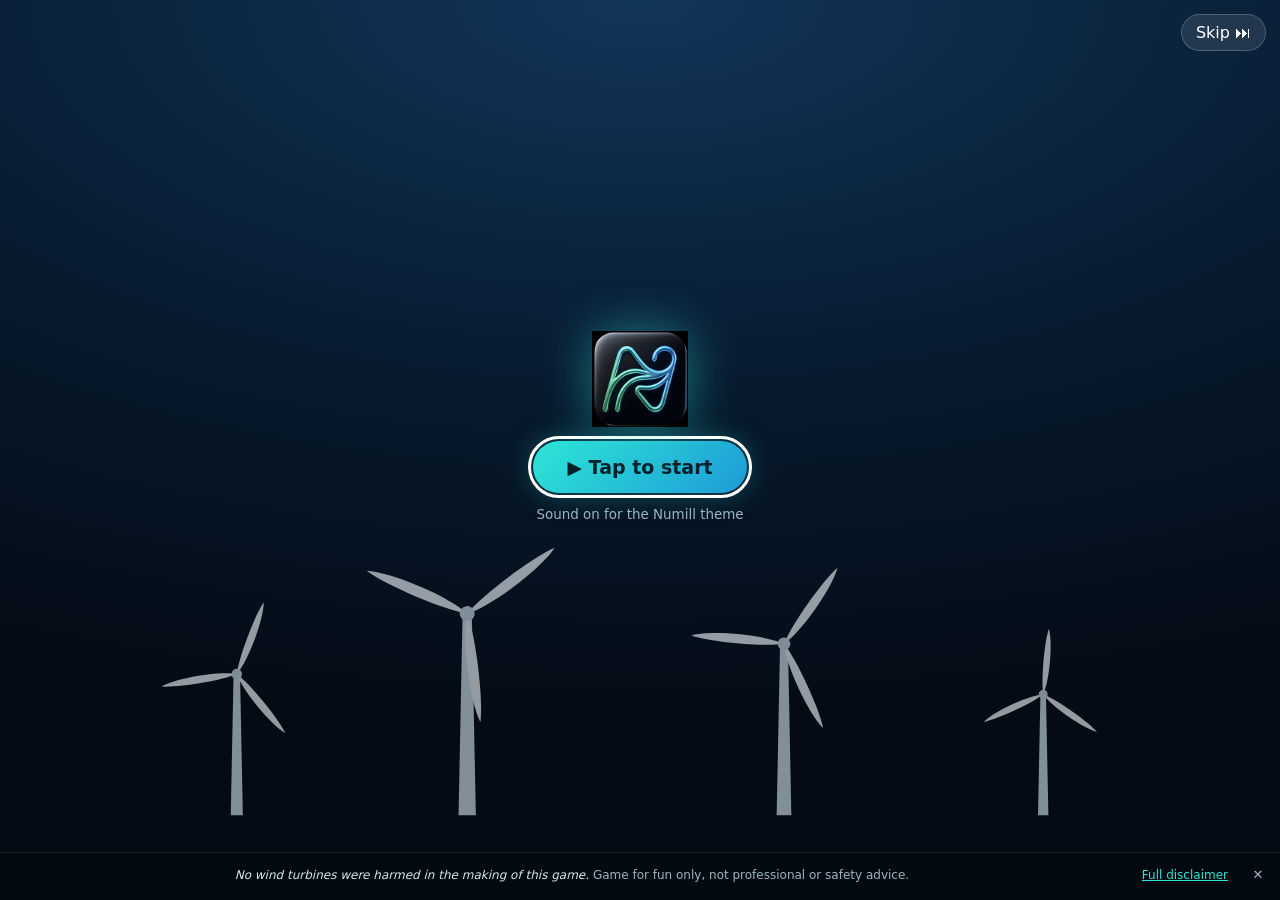
==== commit 79f37998: "Numi guide v2 (critic fixes): Farm tips inside the Numi's own bubble (one voice, never over the grid" ====
--- a/farm/index.html
+++ b/farm/index.html
@@ -18,7 +18,7 @@
 <meta name="twitter:title" content="Numill Wind Farm: Farm Edition" />
 <meta name="twitter:description" content="A cosy, just-for-fun wind farm game by Numill: place turbines, harvest energy, help the Numi and learn wind basics in the Numill Academy." />
 <meta name="twitter:image" content="https://numill1.github.io/numill-wind-farm/og-image.png" />
-<title>Numill Wind Farm: Farm Edition</title>  <script type="module" crossorigin src="./assets/index-xfLzkCEE.js"></script>
-  <link rel="stylesheet" crossorigin href="./assets/index-BdoTn-Lz.css">
+<title>Numill Wind Farm: Farm Edition</title>  <script type="module" crossorigin src="./assets/index-De6T0-Q1.js"></script>
+  <link rel="stylesheet" crossorigin href="./assets/index-BR6NSKVO.css">
 </head>
 <body><div id="root"></div></body></html>
--- a/farm/assets/index-BR6NSKVO.css
+++ b/farm/assets/index-BR6NSKVO.css
@@ -0,0 +1 @@
+.gs-screen,.gs-seq,.gs-ov{--gs-bg:#06101c;--gs-fg:#e8f6f4;--gs-mut:#9fb4c0;--gs-teal:#2ee6d6;--gs-card:rgba(14,28,44,.92);--gs-line:rgba(255,255,255,.12);font-family:Inter,system-ui,sans-serif;color:var(--gs-fg)}.gs-screen,.gs-seq{position:fixed;top:0;right:0;bottom:0;left:0;z-index:900;display:flex;flex-direction:column;align-items:center;justify-content:center;gap:14px;padding:24px 20px 64px;text-align:center;background:radial-gradient(120% 80% at 50% 0%,#12355a,#071a2e 55%,#040b15);overflow:hidden}.gs-ov{position:fixed;top:0;right:0;bottom:0;left:0;z-index:950;display:grid;place-items:center;padding:16px;background:#020810b8;-webkit-backdrop-filter:blur(6px);backdrop-filter:blur(6px)}.gs-card{background:var(--gs-card);border:1px solid var(--gs-line);border-radius:20px;padding:20px;max-width:440px;width:100%;box-shadow:0 20px 60px #00000073;display:flex;flex-direction:column;gap:10px;text-align:left}.gs-card h2,.gs-card h3{margin:0}.gs-card p{margin:0;line-height:1.45}.gs-scroll{max-height:86dvh;overflow:auto}.gs-scroll ul{margin:0;padding-left:20px;line-height:1.45}.gs-btn{background:linear-gradient(135deg,#2ee6d6,#1e9bd7);color:#03202a;border:0;border-radius:14px;padding:13px 18px;font-weight:800;font-size:16px;cursor:pointer}.gs-btn:disabled{opacity:.6}.gs-btn:focus-visible,.gs-link:focus-visible,.gs-skip:focus-visible{outline:3px solid #fff;outline-offset:2px}.gs-btn.gs-ghost{background:transparent;color:var(--gs-fg);border:1px solid var(--gs-line)}.gs-big{font-size:19px;padding:15px 34px;border-radius:99px;box-shadow:0 0 30px #2ee6d659}.gs-link{background:none;border:0;color:var(--gs-teal);text-decoration:underline;cursor:pointer;font-size:inherit;padding:4px}.gs-muted{color:var(--gs-mut)}.gs-em{font-style:italic;color:var(--gs-teal)}.gs-err{color:#ff8a8a!important}.gs-input{padding:12px 14px;border-radius:12px;border:1px solid var(--gs-line);background:#ffffff0f;color:var(--gs-fg);font-size:16px}.gs-row{display:flex;justify-content:space-between;gap:10px;width:100%;max-width:440px}.gs-logo{width:132px;height:auto;filter:drop-shadow(0 0 24px rgba(46,230,214,.45))}.gs-logo-sm{width:96px}.gs-title h1{margin:0;font-size:30px}.gs-banner{display:flex;align-items:center;gap:2px;min-height:44px;font-size:12px;line-height:1.25;color:#9fb4c0;background:#030a12f0;border-top:1px solid rgba(255,255,255,.08);padding:0 0 0 10px;font-family:Inter,system-ui,sans-serif;flex:none;padding-bottom:max(3px,env(safe-area-inset-bottom))}.gs-btext{flex:1;min-width:0;white-space:nowrap;overflow:hidden;text-overflow:ellipsis}.gs-screen .gs-banner,.gs-seq .gs-banner{position:absolute;left:0;right:0;bottom:0}.gs-funny{color:#cfe9e6;font-style:italic}.gs-banner .gs-link{font-size:12px;padding:2px 6px;white-space:nowrap;flex:none;min-height:44px;min-width:44px}.gs-x{flex:none;background:none;border:0;color:#9fb4c0;font-size:13px;width:44px;height:44px;cursor:pointer;border-radius:6px}.gs-x:hover{color:#fff;background:#ffffff14}.gs-screen,.gs-seq{padding-bottom:calc(24px + var(--gs-banner-h,0px))}.gs-ov{bottom:var(--gs-banner-h,0px)}@media (min-width:700px){.gs-banner{font-size:12px}}.gs-farm{position:absolute;left:0;right:0;bottom:calc(8px + var(--gs-banner-h,0px));width:100%;height:auto;max-height:40%;opacity:.6;pointer-events:none}.gs-tower{fill:#d7e7ef}.gs-blade{fill:#f3fbff}.gs-hub{fill:#cfe0ea}.gs-rotor{animation:gs-spin linear infinite;transform-box:fill-box;transform-origin:center}@keyframes gs-spin{to{rotate:360deg}}.gs-seq-start,.gs-seq-titles{position:relative;display:flex;flex-direction:column;align-items:center;gap:14px}.gs-skip{position:absolute;top:14px;right:14px;background:#ffffff1a;color:#fff;border:1px solid rgba(255,255,255,.2);border-radius:99px;padding:8px 14px;cursor:pointer;z-index:2}.gs-logo-anim{width:170px;animation:gs-logo 2.4s cubic-bezier(.2,.8,.2,1) both}.gs-presents{color:var(--gs-mut);letter-spacing:.3em;text-transform:uppercase;animation:gs-fade 1s 1.6s both}.gs-title-anim{margin:0;font-size:38px;letter-spacing:.02em;animation:gs-rise 1.2s 2.4s cubic-bezier(.2,.8,.2,1) both;text-shadow:0 0 30px rgba(46,230,214,.5)}.gs-sub-anim{margin:0;color:var(--gs-mut);animation:gs-fade 1s 3.6s both}@keyframes gs-logo{0%{opacity:0;transform:scale(.4) rotate(-30deg);filter:blur(10px)}60%{opacity:1;filter:blur(0)}to{transform:scale(1) rotate(0)}}@keyframes gs-rise{0%{opacity:0;transform:translateY(24px)}to{opacity:1;transform:none}}@keyframes gs-fade{0%{opacity:0}to{opacity:1}}.gs-dots{display:flex;gap:6px}.gs-dots i{width:28px;height:4px;border-radius:4px;background:#ffffff2e}.gs-dots i.on{background:var(--gs-teal)}.gs-bubble{animation:gs-rise .4s both}.gs-mascot{font-size:54px;line-height:1;align-self:center}.gs-wiggle{animation:gs-wig 1.2s ease-in-out 2}@keyframes gs-wig{0%,to{rotate:0deg}25%{rotate:-10deg}75%{rotate:10deg}}.gs-ackbtn{font-size:15px;line-height:1.35;text-align:left;padding:14px 16px}.gs-pop{animation:gs-rise .3s both}@media (prefers-reduced-motion:reduce){.gs-rotor,.gs-logo-anim,.gs-title-anim,.gs-sub-anim,.gs-presents,.gs-bubble,.gs-pop,.gs-wiggle{animation-duration:.01s!important;animation-iteration-count:1!important}}.gs-lbl{display:block;text-align:left;font-size:13px;margin:6px 0;color:inherit}.gs-lbl .gs-input{display:block;width:100%;box-sizing:border-box;margin-top:4px}.gs-check{display:flex;gap:8px;align-items:flex-start;text-align:left;font-size:12.5px;line-height:1.4;margin:10px 0}.gs-check input{margin-top:3px;flex:0 0 auto;width:18px;height:18px}.gs-check a{color:inherit;text-decoration:underline}.gs-small{font-size:12px;margin-top:8px}.gs-pro{max-height:calc(100vh - 40px - var(--gs-banner-h,0px));overflow:auto}img[src*=fundo-preto]{background:#000;border-radius:18%;object-fit:contain;aspect-ratio:1/1;filter:none!important;padding:0!important;box-shadow:none!important}.ng-wrap{position:fixed;left:10px;z-index:35;display:flex;flex-direction:row;align-items:flex-end;gap:6px;pointer-events:none;max-width:min(270px,calc(100vw - 20px))}.ng-wrap>*{pointer-events:auto}.ng-face-btn{position:relative;width:48px;height:48px;min-width:44px;min-height:44px;border-radius:50%;border:0;padding:0;background:transparent;cursor:pointer;filter:drop-shadow(0 3px 4px rgba(0,0,0,.35));animation:ng-bob 3s ease-in-out infinite}.ng-face{position:absolute;top:4px;right:4px;bottom:4px;left:4px;border-radius:50%;background:#ffe08a;border:3px solid #fff;box-shadow:0 3px #d9a800;display:block}.ng-face .cap{position:absolute;left:8%;top:-14%;width:84%;height:36%;background:#1e88e5;border-radius:60px 60px 6px 6px;border:2px solid #fff}.ng-face .eye{position:absolute;top:42%;width:13%;height:17%;background:#333;border-radius:50%}.ng-face .eye.l{left:28%}.ng-face .eye.r{right:28%}.ng-face .smile{position:absolute;left:29%;top:60%;width:42%;height:18%;border-bottom:3px solid #333;border-radius:0 0 40px 40px}.ng-badge{position:absolute;top:-2px;right:-2px;width:18px;height:18px;border-radius:50%;background:#e53935;color:#fff;font:800 12px/18px system-ui,sans-serif;text-align:center;border:2px solid #fff}.ng-bubble{order:1;flex:1;background:#fff;color:#14213d;border-radius:14px 14px 14px 4px;font-size:12.5px;padding:9px 10px 4px 12px;box-shadow:0 6px 18px #0000004d;font:500 13px/1.35 system-ui,-apple-system,Segoe UI,sans-serif;display:flex;flex-direction:column;gap:2px;animation:ng-in .22s ease-out;border:2px solid #37b9bf}.ng-bubble.ng-cheer{border-color:#f5b301;background:#fffaf0}.ng-bubble b{font-size:12px;color:#1297d8;font-weight:800}.ng-acts{display:flex;justify-content:space-between;align-items:center;margin-top:2px}.ng-link{background:none;border:0;color:#4a5a78;font:600 12px system-ui,sans-serif;text-decoration:underline;min-height:44px;padding:0 6px 0 0;cursor:pointer}.ng-x{width:44px;height:44px;border:0;background:none;color:#4a5a78;font-size:22px;line-height:1;cursor:pointer;margin-right:-6px}@keyframes ng-bob{0%,to{translate:0 0}50%{translate:0 -3px}}@keyframes ng-in{0%{opacity:0;transform:translateY(6px) scale(.96)}to{opacity:1;transform:none}}@media (prefers-reduced-motion:reduce){.ng-face-btn,.ng-bubble{animation:none}}@media (min-width:900px){.ng-wrap{left:18px}}@media (min-width:900px){.ng-top{top:auto!important;bottom:calc(112px + env(safe-area-inset-bottom,0px))}}:root{--bg:#071318;--card:#0d1f26;--card2:#11282f;--line:#1d3a40;--teal:#2dd4bf;--teal2:#14b8a6;--gold:#f5c451;--gold2:#d99a1e;--red:#ef4444;--amber:#f59e0b;--text:#e6f4f1;--mut:#8aa9a6}*{box-sizing:border-box;-webkit-tap-highlight-color:transparent}html,body,#root{margin:0;height:100%;background:var(--bg);color:var(--text);font-family:Inter,system-ui,-apple-system,Segoe UI,Roboto,sans-serif}button{font:inherit;color:inherit;cursor:pointer;border:0;background:none}button:disabled{opacity:.45;cursor:not-allowed}.app{max-width:480px;margin:0 auto;height:100dvh;display:flex;flex-direction:column;position:relative;overflow:hidden;background:radial-gradient(120% 60% at 50% 0%,#0f3a3a 0%,var(--bg) 60%)}.app.stormy{background:radial-gradient(120% 60% at 50% 0%,#1e2a44,#070b14 60%)}header{display:flex;align-items:center;gap:10px;padding:10px 14px 6px}.logo{width:36px;height:36px;filter:drop-shadow(0 0 10px rgba(45,212,191,.6))}.brand{flex:1;line-height:1.05}.brand h1{margin:0;font-size:17px;letter-spacing:.3px;background:linear-gradient(90deg,#fff,var(--gold));-webkit-background-clip:text;background-clip:text;color:transparent}.brand small{color:var(--teal);font-size:12px;letter-spacing:.6px;text-transform:uppercase}.icon{min-width:34px;height:34px;border-radius:10px;background:var(--card);border:1px solid var(--line);font-size:13px;font-weight:700;padding:0 8px}.stats{display:grid;grid-template-columns:1.6fr 1.2fr 1fr 1fr .8fr;gap:6px;padding:4px 12px}.stat{background:var(--card);border:1px solid var(--line);border-radius:12px;padding:6px;display:flex;flex-direction:column;align-items:center;font-size:12px}.stat b{font-size:14px;font-variant-numeric:tabular-nums}.stat small{color:var(--mut);font-size:12px}.stat.gold{border-color:#f5c4518c;box-shadow:inset 0 0 12px #f5c45126,0 0 12px #f5c4511f}.stat.gold b{color:var(--gold)}.stat.amber b{color:var(--amber)}.stat.red{border-color:var(--red)}.stat.red b{color:var(--red)}.pulse{animation:pulse 1s infinite}@keyframes pulse{50%{box-shadow:0 0 14px #ef444499}}.lvl{display:flex;align-items:center;gap:10px;margin:6px 12px;padding:8px 10px;border-radius:14px;background:linear-gradient(90deg,#f5c4511a,#2dd4bf0f);border:1px solid rgba(245,196,81,.35)}.badge-lvl{width:34px;height:34px;border-radius:50%;display:grid;place-items:center;font-weight:800;color:#1a1200;background:radial-gradient(circle at 35% 30%,#fff1b8,var(--gold) 45%,var(--gold2));box-shadow:0 0 14px #f5c4518c}.lvlbody{flex:1}.ready{font-size:18px;color:var(--gold);animation:bob 1s infinite}@keyframes bob{50%{transform:translateY(-4px)}}.row{display:flex;justify-content:space-between;align-items:center;gap:8px}.small{font-size:12px;color:var(--mut)}.bar{height:8px;background:#0a1a1f;border-radius:99px;overflow:hidden;margin-top:4px;border:1px solid var(--line)}.fill{height:100%;border-radius:99px;transition:width .4s cubic-bezier(.2,.9,.3,1.2)}.fill.teal{background:linear-gradient(90deg,var(--teal2),var(--teal));box-shadow:0 0 10px var(--teal)}.fill.amber{background:var(--amber)}.fill.goldfill{background:linear-gradient(90deg,var(--gold2),var(--gold),#fff1b8,var(--gold));background-size:200% 100%}.shimmer{animation:shim 1.4s linear infinite}@keyframes shim{to{background-position:-200% 0}}.banner{margin:4px 12px;padding:6px 10px;border-radius:10px;background:#6366f12e;border:1px solid #6366f1;font-size:12px;font-weight:700;text-align:center}.banner.red{background:#ef444424;border-color:var(--red);animation:pulse 1.2s infinite}main{flex:1;min-height:0;display:flex;flex-direction:column}.scene{flex:1;min-height:240px;position:relative}.loading{display:grid;place-items:center;height:100%;color:var(--mut)}.panel{margin:8px 12px;padding:12px;border-radius:16px;background:linear-gradient(180deg,var(--card2),var(--card));border:1px solid var(--line);display:flex;flex-direction:column;gap:8px}.panel.hint{color:var(--mut);font-size:13px;text-align:center}.chip{font-size:12px;font-weight:800;padding:3px 8px;border-radius:99px;letter-spacing:.5px}.chip.teal{background:#2dd4bf26;color:var(--teal)}.chip.red{background:#ef44442e;color:#fca5a5}.chip.amber{background:#f59e0b2e;color:#fcd34d}.btn{width:100%;padding:12px 14px;border-radius:14px;font-weight:800;font-size:14.5px;transition:transform .08s;margin-top:6px}.btn:active:not(:disabled){transform:scale(.97)}.btn.teal{background:linear-gradient(180deg,var(--teal),var(--teal2));color:#032;box-shadow:0 6px 18px #14b8a659}.btn.gold{background:linear-gradient(180deg,#ffe08a,var(--gold) 40%,var(--gold2));color:#2a1a00;box-shadow:0 6px 22px #f5c45173,inset 0 1px #fff6}.btn.red{background:linear-gradient(180deg,#f87171,var(--red));color:#fff;box-shadow:0 6px 18px #ef444459}.btn.ghost{background:var(--card2);border:1px solid var(--line);color:var(--text)}.btn.link{background:none;color:var(--mut);font-weight:600;font-size:12.5px;text-decoration:underline}.glow{animation:glow 1.6s infinite}@keyframes glow{50%{box-shadow:0 0 30px #f5c451cc}}.shopitem{display:flex;justify-content:space-between;align-items:center;width:100%;padding:11px 12px;border-radius:12px;background:var(--card2);border:1px solid var(--line);text-align:left;margin-top:6px}.shopitem span{display:flex;flex-direction:column}.shopitem small{color:var(--mut);font-size:12px}.shopitem.rare{border-color:#f5c45199;box-shadow:inset 0 0 14px #f5c4511a}.price{color:var(--gold);font-weight:800;align-items:flex-end;font-size:13px}nav{display:grid;grid-template-columns:repeat(4,1fr);border-top:1px solid var(--line);background:#071318eb;padding-bottom:env(safe-area-inset-bottom)}nav button{padding:8px 0 10px;display:flex;flex-direction:column;align-items:center;font-size:18px;position:relative;color:var(--mut)}nav button small{font-size:12px}nav button.on{color:var(--teal)}nav button.on:before{content:"";position:absolute;top:0;left:25%;right:25%;height:2px;background:var(--teal);box-shadow:0 0 8px var(--teal)}.dot{position:absolute;top:6px;right:30%;width:8px;height:8px;border-radius:50%;background:var(--gold);box-shadow:0 0 8px var(--gold)}.page{padding:8px 14px 16px;overflow:auto}.page h2{margin:6px 0 10px;font-size:18px}.page h3{margin:16px 0 8px;font-size:15px}.kpi{background:var(--card);border:1px solid var(--line);border-radius:12px;padding:10px 12px;margin-bottom:8px;font-size:13px}.kpi b{color:var(--teal)}.kpi.warn b{color:var(--amber)}.ladder{display:flex;flex-direction:column;gap:5px}.rung{display:flex;align-items:center;gap:10px;padding:7px 10px;border-radius:10px;background:var(--card);border:1px solid var(--line);font-size:13px;color:var(--mut)}.rung span{width:22px;height:22px;border-radius:50%;display:grid;place-items:center;background:#0a1a1f;font-size:12px;font-weight:800}.rung small{margin-left:auto;color:var(--amber);font-size:12px}.rung.done{color:var(--text)}.rung.done span{background:var(--teal2);color:#032}.rung.now{border-color:var(--gold);color:#fff;box-shadow:0 0 14px #f5c45140}.rung.now span{background:var(--gold);color:#2a1a00}.rung.tier{margin-top:8px}.badges{display:grid;grid-template-columns:repeat(4,1fr);gap:6px}.bdg{aspect-ratio:1;border-radius:12px;background:var(--card);border:1px solid var(--line);display:flex;flex-direction:column;align-items:center;justify-content:center;font-size:20px;filter:grayscale(1);opacity:.55;text-align:center;padding:4px}.bdg small{font-size:12px;color:var(--mut);margin-top:2px;line-height:1.1}.bdg.got{filter:none;opacity:1;border-color:var(--teal)}.bdg.got.rare{border-color:var(--gold);box-shadow:0 0 14px #f5c45173}.overlay{position:absolute;top:0;right:0;bottom:0;left:0;background:#02080aa8;-webkit-backdrop-filter:blur(3px);backdrop-filter:blur(3px);display:flex;align-items:flex-end;z-index:20;animation:fade .2s}@keyframes fade{0%{opacity:0}}.sheet{width:100%;max-height:88%;overflow:auto;background:linear-gradient(180deg,#123036,var(--card));border-top:1px solid var(--teal);border-radius:22px 22px 0 0;padding:16px 16px 22px;animation:up .28s cubic-bezier(.2,.9,.3,1.15)}@keyframes up{0%{transform:translateY(40%);opacity:0}}.sheet h3{margin:0;font-size:17px}.sheet p{font-size:14px;line-height:1.45}.sheet.goldb{border-top:2px solid var(--gold);box-shadow:0 -10px 40px #f5c45140}.sheet.danger{border-top:2px solid var(--red);box-shadow:0 -10px 40px #ef444440}.quote{background:var(--card2);border-left:3px solid var(--gold);padding:10px 12px;border-radius:8px;font-style:italic}.alarm{background:#ef44441f;border:1px solid var(--red);color:#fecaca;padding:10px;border-radius:10px;font-family:ui-monospace,monospace;font-size:13px;margin:8px 0;animation:pulse 1.2s infinite}.grid2{display:grid;grid-template-columns:1fr 1fr;gap:8px}.grid1{display:grid;gap:8px}.opt{padding:11px 10px;border-radius:12px;background:var(--card2);border:1px solid var(--line);text-align:left;font-size:13.5px;transition:all .15s}.opt.picked{border-color:var(--teal);background:#2dd4bf24}.opt.right{border-color:#22c55e;background:#22c55e29}.opt.wrongopt{border-color:var(--red);background:#ef444426}.opt.dim{opacity:.5}.steps{display:flex;gap:6px;margin:10px 0 4px}.steps span{flex:1;text-align:center;font-size:12px;font-weight:800;padding:3px;border-radius:99px;background:#0a1a1f;color:var(--mut)}.steps span.on{background:var(--teal);color:#032}.steps span.done{background:var(--gold);color:#2a1a00}.loto{margin:4px 0 8px;padding-left:20px;font-size:13px;color:var(--teal)}.q{font-weight:700}.ok{color:#4ade80;font-weight:800}.ko{color:#f87171;font-weight:800}.muted{color:var(--mut)}.big{font-size:44px;font-weight:900;text-align:center;margin:6px 0;color:var(--gold);text-shadow:0 0 20px rgba(245,196,81,.6)}.days{display:flex;gap:6px;margin:10px 0}.days span{flex:1;text-align:center;padding:8px 0;border-radius:10px;background:var(--card2);border:1px solid var(--line);font-weight:800;color:var(--mut)}.days span.on{background:linear-gradient(180deg,#ffe08a,var(--gold));color:#2a1a00;border-color:var(--gold);box-shadow:0 0 10px #f5c45180}.pops{position:absolute;left:0;right:0;top:46%;display:flex;flex-direction:column;align-items:center;pointer-events:none;z-index:30;gap:4px}.pop{padding:5px 12px;border-radius:99px;background:#0d1f26eb;border:1px solid var(--teal);font-weight:800;font-size:13px;animation:rise 1.6s ease-out forwards}.pop.gold{border-color:var(--gold);color:var(--gold);text-shadow:0 0 10px rgba(245,196,81,.6)}.pop.bad{border-color:var(--red);color:#fca5a5}@keyframes rise{0%{transform:translateY(14px) scale(.8);opacity:0}15%{transform:translateY(0) scale(1.08);opacity:1}30%{transform:scale(1)}to{transform:translateY(-46px);opacity:0}}.burst{position:absolute;left:50%;top:42%;pointer-events:none;z-index:40}.burst i{position:absolute;border-radius:50%;box-shadow:0 0 10px currentColor;animation:fly 1s cubic-bezier(.1,.8,.3,1) forwards}@keyframes fly{0%{transform:translate(0) scale(1);opacity:1}to{transform:translate(var(--x),var(--y)) scale(.2);opacity:0}}.btn.danger{background:#ef44441a;border:1px dashed var(--red);color:#fca5a5;font-size:12.5px;font-weight:700}.go{font-size:12px;font-weight:900;padding:3px 10px;border-radius:99px;letter-spacing:.6px}.go.go{background:#16a34a;color:#fff}.go.caution{background:var(--amber);color:#2a1a00}.go.nogo{background:var(--red);color:#fff;animation:pulse 1s infinite}.jobcard{background:var(--card2);border:1px solid rgba(245,196,81,.45);border-radius:12px;padding:10px 12px;display:flex;flex-direction:column;gap:6px;font-size:13px;margin:8px 0}.jobcard span{color:var(--mut)}.jobcard b{text-align:right}.limits{width:100%;font-size:12px;border-collapse:collapse}.limits td{padding:3px 6px;color:var(--mut);border-bottom:1px solid var(--line)}.limits td:last-child{text-align:right}.limits tr.hl td{color:var(--gold);font-weight:700}.opt.picked{background:linear-gradient(180deg,#2dd4bf59,#14b8a638);color:#fff;font-weight:700}.opt.right{background:#15803d;border-color:#22c55e;color:#fff;font-weight:800}.opt.wrongopt{background:#991b1b;border-color:var(--red);color:#fff;font-weight:800}.days span{display:flex;flex-direction:column;align-items:center;gap:2px;font-size:13px}.days small{font-size:12px;font-weight:700;opacity:.8}.days span.chest{flex:1.3;border-color:var(--gold);box-shadow:0 0 12px #f5c45159;font-size:18px}.banner.red{color:#fff;background:#ef444452;cursor:pointer}.fill{position:relative}.fill:after{content:"";position:absolute;top:0;right:0;bottom:0;left:0;background:linear-gradient(90deg,transparent,rgba(255,255,255,.45),transparent);transform:translate(-100%);animation:sweep 2.4s infinite}@keyframes sweep{to{transform:translate(100%)}}.pin{background:var(--red);color:#fff;font-weight:900;width:26px;height:26px;border-radius:50%;display:grid;place-items:center;box-shadow:0 0 14px var(--red);animation:bob .8s infinite;font-size:16px;pointer-events:none}:root{--bg:#0b4f78;--card:#0f6a94;--card2:#1279a6;--line:#ffd23f;--teal:#5ef2e0;--teal2:#22c7c0;--gold:#ffd23f;--gold2:#ff9f1c;--text:#ffffff;--mut:#d4f3ff}.app{background:linear-gradient(180deg,#5cc8ff,#2a9fd6,#0e6d9c 70%,#0b4f78);font-family:Comic Sans MS,Comic Neue,"Baloo 2",Inter,system-ui,sans-serif}.app.stormy{background:linear-gradient(180deg,#4a5d8a,#26365e 60%,#141d38)}.gamebanner{display:flex;flex-wrap:wrap;align-items:center;justify-content:center;gap:4px 8px;padding:6px 10px;text-align:center;background:repeating-linear-gradient(-45deg,#ffd23f 0,#ffd23f 14px,#ffc300 14px,#ffc300 28px);color:#0b2a44;border-bottom:3px solid #0b2a44}.gamebanner b{font-size:16px;font-weight:900;letter-spacing:.5px;text-shadow:2px 2px 0 #fff}.gamebanner i{width:100%;font-size:12px;font-weight:700}.gm-tag{background:#ff3d7f;color:#fff;font-weight:900;font-size:12px;padding:2px 7px;border-radius:6px;border:2px solid #0b2a44;transform:rotate(-4deg);box-shadow:2px 2px #0b2a44}.brand h1{background:none;color:#fff;-webkit-text-fill-color:#fff;text-shadow:2px 2px 0 #0b2a44}.brand small{color:#ffd23f}.stat,.icon,.lvl{border:2px solid #0b2a44!important;box-shadow:3px 3px #0b2a44!important}.stat.gold{background:#ffd23f}.stat.gold b,.stat.gold span{color:#0b2a44}.ladder.scroll{position:relative;max-height:52vh;overflow-y:auto;padding-right:4px;gap:10px;scroll-behavior:smooth}.tierbox{display:flex;flex-direction:column;gap:5px;padding:8px;border-radius:14px;background:#0d1f2699;border:1px dashed var(--line)}.tierbox.cur{border:1px solid var(--gold);box-shadow:0 0 16px #f5c4512e}.tierbox.past{opacity:.85}.tierhead{display:flex;justify-content:space-between;align-items:center;font-weight:900;font-size:13px;color:var(--teal);letter-spacing:.3px}.tierbox.cur .tierhead{color:var(--gold)}.tierhead small{color:var(--mut);font-weight:700}.rung.legend{background:linear-gradient(90deg,rgba(245,196,81,.18),var(--card));border-color:#f5c45199}.rung.legend b{color:var(--gold)}.champ{width:100%;margin:4px 0 10px;padding:10px;border-radius:14px;border:2px solid var(--gold);background:linear-gradient(180deg,#3a2a05,#1a1404);color:var(--gold);font:inherit;font-weight:900;cursor:pointer;animation:glow 1.6s infinite}.victory{position:fixed;top:0;right:0;bottom:0;left:0;z-index:60;display:grid;place-items:center;padding:16px;overflow:hidden;background:radial-gradient(circle at 50% 25%,#f5c45173,#14b8a640 40%,#04121a 80%);animation:fade .4s}.confetti{position:absolute;top:0;right:0;bottom:0;left:0;pointer-events:none}.confetti i{position:absolute;top:-20px;width:9px;height:14px;border-radius:2px;animation:confetti linear infinite}.confetti i:nth-child(3n){width:7px;height:7px;border-radius:50%}@keyframes confetti{0%{transform:translateY(-20px) rotate(0);opacity:1}to{transform:translateY(110vh) rotate(720deg) translate(40px);opacity:.8}}.vcard{position:relative;width:100%;max-width:380px;max-height:100%;overflow:auto;text-align:center;padding:18px 16px;border-radius:24px;background:linear-gradient(180deg,#14404a,#0d1f26);border:3px solid var(--gold);box-shadow:0 0 50px #f5c4518c,inset 0 0 30px #2dd4bf26;animation:vpop .7s cubic-bezier(.2,1.6,.4,1);display:flex;flex-direction:column;gap:10px}@keyframes vpop{0%{transform:scale(.3) rotate(-8deg);opacity:0}}.vtrophy{font-size:76px;line-height:1;filter:drop-shadow(0 0 22px rgba(245,196,81,.9));animation:bob 1.2s infinite}.vtitle{margin:0;font-size:34px;font-weight:900;letter-spacing:1px;transform:rotate(-2deg);background:linear-gradient(180deg,#fff,var(--gold) 55%,var(--gold2));-webkit-background-clip:text;background-clip:text;color:transparent;filter:drop-shadow(3px 3px 0 #2a1a00)}.vsub{margin:0;color:var(--teal);font-weight:800}.vrank{align-self:center;padding:8px 16px;border-radius:999px;font-weight:900;font-size:17px;color:#2a1a00;background:linear-gradient(180deg,#ffe08a,var(--gold) 50%,var(--gold2));box-shadow:0 6px 22px #f5c45180}.vtext{margin:0;font-size:14px;line-height:1.45}.vstats{display:grid;grid-template-columns:repeat(4,1fr);gap:6px}.vstats div{background:var(--card2);border:1px solid var(--line);border-radius:12px;padding:7px 2px;display:flex;flex-direction:column}.vstats b{color:var(--gold);font-size:14px}.vstats small{color:var(--mut);font-size:12px}.icon.off{opacity:.45;text-decoration:line-through;filter:grayscale(1)}.sheet.mg{max-height:92vh;overflow-y:auto}.mg-list{display:grid;grid-template-columns:1fr 1fr;gap:8px}.mg-item{display:flex;flex-direction:column;align-items:center;gap:2px;padding:10px 6px;min-height:84px;border-radius:14px;background:var(--card2);border:1px solid var(--line);font-size:13px;font-weight:700}.mg-item b{font-size:22px}.mg-item small{color:var(--mut);font-weight:600;font-size:12px}.mg-item.locked{opacity:.45}.mg-how{min-height:34px}.mg-msg{min-height:36px;margin:4px 0}.mg-stage{display:flex;flex-direction:column;align-items:center;gap:8px;min-height:300px}.mg-won{display:flex;flex-direction:column;align-items:center;gap:2px}.mg-won b{font-size:18px;color:var(--gold)}.mg-row{display:flex;gap:8px;width:100%}.mg-asm{display:flex;flex-direction:column-reverse;gap:4px;width:100%}.mg-slot{min-height:34px;border:2px dashed var(--line);border-radius:10px;font-size:12.5px;color:var(--mut);background:#0a1a1f}.mg-slot.done{border-style:solid;border-color:var(--teal);color:var(--teal)}.mg-slot.hint{border-color:var(--gold);color:var(--gold)}.mg-tray{display:flex;flex-wrap:wrap;gap:6px;justify-content:center;width:100%}.mg-chip{min-width:64px;min-height:38px;padding:4px 8px;border-radius:10px;background:var(--card2);border:1px solid var(--line);font-size:12px;font-weight:700;display:flex;align-items:center;justify-content:center}.mg-chip.on{border-color:var(--gold);box-shadow:0 0 0 2px var(--gold)}.mg-chip.ghost{visibility:hidden}.mg-maze,.mg-pipes,.mg-slide,.mg-mem,.mg-blade,.mg-truck{display:grid;width:min(86vw,320px);gap:0;touch-action:none}.mg-maze{aspect-ratio:1;border:2px solid var(--teal)}.mg-cell{aspect-ratio:1;border:2px solid #4b7f86;display:flex;align-items:center;justify-content:center;font-size:15px;margin:-1px}.mg-cell.trail{background:#2dd4bf38}.mg-pad{display:grid;grid-template-columns:repeat(3,56px);gap:6px}.mg-pad button{height:44px;border-radius:12px;background:var(--card2);border:1px solid var(--line);font-size:18px}.mg-pipes{gap:3px}.mg-tile{aspect-ratio:1;position:relative;background:#0a1a1f;border:1px solid var(--line);border-radius:6px;padding:0}.mg-tile svg{width:100%;height:100%}.mg-tile line{stroke:#4b7f86;stroke-width:7;stroke-linecap:round}.mg-tile circle{fill:#4b7f86}.mg-tile.lit line,.mg-tile.lit circle{stroke:var(--gold);fill:var(--gold)}.mg-tile i{position:absolute;left:2px;top:0;font-style:normal;font-size:14px}.mg-flange{position:relative;width:min(80vw,280px);aspect-ratio:1;border-radius:50%;background:radial-gradient(circle,#1d3a40 0,#1d3a40 30%,#11282f 31%,#11282f);border:3px solid #4b7f86}.mg-bolt{position:absolute;width:48px;height:48px;margin:-24px;border-radius:50%;background:#0a1a1f;border:2px solid var(--line);font-size:20px;font-weight:800}.mg-bolt.done{background:var(--teal);color:#032}.mg-bolt.hint{border-color:var(--gold);box-shadow:0 0 12px var(--gold)}.mg-hubc{position:absolute;top:0;right:0;bottom:0;left:0;display:flex;align-items:center;justify-content:center;font-weight:800;color:var(--mut);pointer-events:none}.mg-slide{gap:2px}.mg-st{aspect-ratio:1;border-radius:6px;background-color:#0d1f26;border:1px solid var(--line);position:relative;padding:0}.mg-st small{position:absolute;right:3px;bottom:1px;font-size:12px;color:var(--gold)}.mg-st.empty{background:transparent;border-style:dashed}.mg-mem{gap:6px}.mg-card{aspect-ratio:3/4;border-radius:10px;background:linear-gradient(160deg,var(--teal2),#0b4a44);border:1px solid var(--line);font-weight:900;font-size:20px;color:#032;display:flex;flex-direction:column;align-items:center;justify-content:center}.mg-card.up{background:var(--card2);color:var(--text)}.mg-card.got{border-color:var(--gold)}.mg-card b{font-size:26px}.mg-card small{font-size:12px}.mg-yaw{width:min(72vw,240px)}.mg-yaw .ring{fill:#0a1a1f;stroke:var(--line);stroke-width:3}.mg-yaw .wind{fill:#7dd3fc}.mg-yaw .wtxt{fill:#7dd3fc;font-size:12px;font-weight:800}.mg-yaw .zone{fill:#86efac2e}.mg-yaw .nac{fill:#e6f4f1}.mg-yaw .rotor{fill:var(--gold)}.mg-blade{gap:2px;width:min(70vw,240px);padding:6px;border-radius:40px 40px 12px 12px;background:linear-gradient(90deg,#cfd8dc,#eceff1,#b0bec5)}.mg-bc{aspect-ratio:1;border-radius:4px;background:#ffffff40;border:1px solid rgba(0,0,0,.06);padding:0}.mg-bc.found{background:#2dd4bf99;outline:2px solid var(--teal)}.mg-bc.miss{background:#ef44442e}.mg-truck{gap:2px;padding:6px;background:#3b4b52;border-radius:8px;border-bottom:10px solid #222}.mg-tc{aspect-ratio:1;border-radius:4px;background:#26343a;border:1px solid #4b5f66;padding:0}.mg-mini{display:grid;gap:1px}.mg-mini i{background:currentColor;border-radius:2px}.mg-ladder{display:flex;flex-direction:column;gap:4px;width:120px;padding:4px 10px;border-left:5px solid #9aa;border-right:5px solid #9aa}.mg-ladder .rung{height:26px;border-bottom:4px solid #9aa;display:flex;align-items:center;justify-content:center;font-size:16px}.mg-ladder .rung.done{border-color:var(--teal)}.mg-bar{position:relative;width:min(86vw,320px);height:26px;border-radius:99px;background:#0a1a1f;border:1px solid var(--line);overflow:hidden}.mg-bar .z{position:absolute;top:0;bottom:0;background:#86efac8c}.mg-bar .m{position:absolute;top:-2px;bottom:-2px;width:6px;margin-left:-3px;background:var(--gold)}.overlay.mg-ov{z-index:30}.mg-bi{width:min(78vw,260px)}.mg-bi .fl{fill:#11282f;stroke:#4b7f86;stroke-width:3}.mg-bi .hole{fill:#04090b;stroke:#4b7f86}.mg-bi .root{fill:#eceff12e;stroke:#cfd8dc;stroke-width:2}.mg-bi .stud{fill:var(--gold)}.mg-bi .ok .root{stroke:var(--teal)}.mg-radio{display:grid;grid-template-columns:repeat(3,1fr);gap:6px;width:100%}.mg-radio button{min-height:42px;border-radius:12px;background:var(--card2);border:1px solid var(--line);font-size:12.5px;font-weight:700}.mg-radio .stop{background:#7f1d1d;color:#fff}.mg-radio .tag{background:#3b2f0a;color:var(--gold)}.mg-hole{position:absolute;width:34px;height:34px;margin:-17px;border-radius:50%;background:#04090b;border:2px solid var(--line);display:flex;align-items:center;justify-content:center;font-size:16px}.mg-hole.next{border-color:var(--gold)}.mg-hole.done{border-color:var(--teal)}.mg-beat{width:70px;height:70px;border-radius:50%;border:4px solid var(--gold);display:block}.mg-check .opt{text-align:left}.mg-rhythm .mg-hole{border:2px solid #4b7f86!important;box-shadow:none!important}.mg-rhythm .mg-hole.next{border-color:var(--gold)!important;box-shadow:0 0 10px var(--gold)!important}.mg-rhythm .mg-hole.done{border-color:var(--teal)!important}.nm-glow{filter:drop-shadow(0 0 4px rgba(55,185,191,.9)) drop-shadow(0 0 12px rgba(18,151,216,.55));animation:nmGlow 2.8s ease-in-out infinite}@keyframes nmGlow{50%{filter:drop-shadow(0 0 6px rgba(55,185,191,1)) drop-shadow(0 0 18px rgba(245,196,81,.55))}}@media (prefers-reduced-motion: reduce){.nm-glow{animation:none}}.nm-glow-sm{width:26px;height:26px}.nm-glow-md{width:56px;height:56px;margin-bottom:4px}.nm-glow-lg{width:84px;height:84px}.nm-center{display:block;margin:4px auto 0}.nm-h{display:flex;align-items:center;gap:8px}.nm-splash{display:flex;flex-direction:column;align-items:center;gap:10px}.mg-slide.nm-solved{border-radius:8px;box-shadow:0 0 0 2px #37b9bfcc,0 0 24px #1297d899,0 0 40px #f5c45159;animation:nmGlowBox 2.8s ease-in-out infinite}@keyframes nmGlowBox{50%{box-shadow:0 0 0 2px #f5c451e6,0 0 30px #37b9bfb3,0 0 48px #f5c45173}}.tr-grid{display:grid;grid-template-columns:repeat(3,1fr);gap:8px}.tr-item{display:flex;flex-direction:column;align-items:center;gap:3px;padding:8px 4px;min-height:118px;border-radius:12px;background:var(--card2);border:1px solid var(--line);text-align:center;position:relative}.tr-item b{font-size:12px}.tr-item small{font-size:12px;color:var(--mut)}.tr-item.got{border-color:#f5c45199}.tr-official{grid-column:1 / -1;min-height:96px;border-style:dashed}.tr-lock{position:absolute;top:28px;font-size:18px}.tr-grad{display:inline-block;-webkit-mask-size:contain;mask-size:contain;-webkit-mask-repeat:no-repeat;mask-repeat:no-repeat;-webkit-mask-position:center;mask-position:center;background-size:200% 200%!important}.tr-shine{animation:trShine 3s ease-in-out infinite;filter:drop-shadow(0 0 5px rgba(255,236,170,.75))}@keyframes trShine{50%{background-position:100% 100%}}@media (prefers-reduced-motion: reduce){.tr-shine{animation:none}}.tr-pop{display:flex;flex-direction:column;align-items:center;gap:6px}.nm-icon{border-radius:22%;animation:nmIcon 2.8s ease-in-out infinite}.logo.nm-icon{filter:none}@keyframes nmIcon{0%,to{box-shadow:0 0 6px #37b9bf59}50%{box-shadow:0 0 16px #37b9bf99,0 0 26px #1297d859}}@media (prefers-reduced-motion: reduce){.nm-icon{animation:none}}.tr-official{grid-column:span 3;flex-direction:row;text-align:left;gap:10px;padding:10px}.tr-official b{font-size:12.5px}.tr-official small{display:block}.tr-offimg{position:relative;flex:none;width:56px;height:56px}.tr-offimg img{width:56px;height:56px;border-radius:13px;filter:grayscale(.5) brightness(.45)}.tr-offimg .tr-lock{position:absolute;right:0;bottom:0;left:0;top:0;display:grid;place-items:center;font-size:22px}.tr-shine{filter:drop-shadow(0 0 5px rgba(255,255,255,.7))!important}.mg-install{margin:4px 0 8px;text-align:center}.numis-ic{width:1.15em;height:1.15em;vertical-align:-.2em;margin-right:.2em;display:inline-block;filter:drop-shadow(0 1px 1px rgba(0,0,0,.4))}.numis-ic.big{width:22px;height:22px;margin-right:4px}.stat.numis{flex-direction:row;justify-content:center;gap:3px}.stat.numis .numis-ic.big{width:30px;height:30px;margin:0}.stat.numis b{color:#0b2a44!important;font-size:19px;font-weight:900;line-height:1}.stat.numis small{display:block;color:#0b2a44;opacity:.75;font-size:12px;font-weight:700}.tabs .numis-ic.big,nav .numis-ic.big{width:20px;height:20px;margin:0}.price{flex-direction:row!important;align-items:center!important;gap:2px}:root{--bg:#050b14;--bg2:#0a1424;--glass:rgba(16,32,52,.62);--glass2:rgba(22,44,70,.72);--line:rgba(120,200,255,.14);--line2:rgba(120,220,255,.28);--teal:#2ee6d6;--teal2:#16b8c9;--blue:#3b9dff;--violet:#7c6cff;--gold:#ffc94d;--gold2:#f0a321;--red:#ff5d6c;--green:#2fd47e;--text:#eaf4ff;--mut:#8ea6c2;--r1:8px;--r2:12px;--r3:16px;--r4:22px;--s1:4px;--s2:8px;--s3:12px;--s4:16px;--s5:24px;--glow:0 0 0 1px rgba(46,230,214,.18), 0 8px 30px rgba(59,157,255,.18);--ease:cubic-bezier(.2,.8,.2,1)}html,body,#root{background:var(--bg)!important;color:var(--text);font-family:Inter,system-ui,sans-serif!important;-webkit-font-smoothing:antialiased}h1,h2,h3,.btn,.eyebrow,nav small,.node-n,.res-score,.stat b{font-family:Outfit,Inter,sans-serif!important}.app{background:radial-gradient(80% 40% at 15% 0%,rgba(59,157,255,.22),transparent 60%),radial-gradient(70% 40% at 100% 10%,rgba(46,230,214,.16),transparent 60%),linear-gradient(180deg,#07111f 0%,var(--bg) 70%)!important;color:var(--text)}.app .gamebanner{background:linear-gradient(90deg,#3b9dff29,#2ee6d61f)!important;color:var(--mut)!important;border:0!important;border-bottom:1px solid var(--line)!important;padding:6px 12px!important}.app .gamebanner b{display:none}.app .gamebanner i{font-size:12px!important;font-weight:500!important;font-style:normal;color:var(--mut)}.app .gamebanner .gm-tag{background:#2ee6d624!important;color:var(--teal)!important;border:1px solid var(--line2)!important;border-radius:99px!important;font-size:12px!important;padding:2px 8px!important;letter-spacing:.8px;box-shadow:none!important;transform:none!important}.app header{background:transparent!important;padding:var(--s3) var(--s4) var(--s2)!important;border:0!important;box-shadow:none!important}.app .logo{width:40px!important;height:40px!important;border-radius:0!important;background:none!important;box-shadow:none!important;filter:drop-shadow(0 0 12px rgba(46,230,214,.55))!important;object-fit:contain}.app .brand h1{font-size:18px!important;font-weight:700!important;color:#fff!important;background:none!important;-webkit-text-fill-color:#fff;text-shadow:none!important;letter-spacing:.2px}.app .brand small{color:var(--teal)!important;font-size:12px!important;font-weight:600;letter-spacing:1.2px}.app .icon{width:36px;min-width:36px;height:36px;border-radius:var(--r2)!important;background:var(--glass)!important;border:1px solid var(--line)!important;box-shadow:none!important;-webkit-backdrop-filter:blur(10px);backdrop-filter:blur(10px);transition:all .2s var(--ease);color:var(--text)!important}.app .icon:hover{border-color:var(--line2)!important;transform:translateY(-1px)}.app .stats{gap:var(--s2)!important;padding:var(--s1) var(--s4)!important}.app .stat{background:var(--glass)!important;border:1px solid var(--line)!important;border-radius:var(--r2)!important;box-shadow:none!important;-webkit-backdrop-filter:blur(12px);backdrop-filter:blur(12px);color:var(--text)!important;padding:8px 4px!important}.app .stat b{font-size:15px!important;font-weight:700;color:#fff!important}.app .stat small{color:var(--mut)!important;font-size:12px!important}.app .stat.gold{border-color:#ffc94d59!important;background:linear-gradient(180deg,#ffc94d1f,#10203499)!important}.app .stat.gold b{color:var(--gold)!important}.app .lvl{margin:var(--s2) var(--s4)!important;padding:var(--s3)!important;border-radius:var(--r3)!important;background:var(--glass)!important;border:1px solid var(--line)!important;box-shadow:var(--glow)!important;color:var(--text)!important}.app .badge-lvl{background:linear-gradient(135deg,var(--teal),var(--blue))!important;color:#04121c!important;box-shadow:0 0 16px #2ee6d680!important;border:0!important;font-family:Outfit}.app .bar{background:#ffffff0f!important;border:0!important;height:8px!important}.app .fill.teal{background:linear-gradient(90deg,var(--teal),var(--blue))!important;box-shadow:0 0 12px #2ee6d68c!important}.app .panel{background:var(--glass)!important;border:1px solid var(--line)!important;border-radius:var(--r3)!important;box-shadow:none!important;-webkit-backdrop-filter:blur(14px);backdrop-filter:blur(14px);color:var(--text)!important;margin:var(--s2) var(--s4)!important}.app .btn{border-radius:var(--r2)!important;padding:13px 16px!important;font-weight:600!important;font-size:15px!important;letter-spacing:.2px;border:0!important;transition:transform .15s var(--ease),box-shadow .2s var(--ease),filter .2s;text-shadow:none!important}.app .btn:hover:not(:disabled){transform:translateY(-1px);filter:brightness(1.06)}.app .btn:active:not(:disabled){transform:scale(.98)}.app .btn.primary,.app .btn.teal{background:linear-gradient(135deg,var(--teal),var(--blue))!important;color:#03121d!important;box-shadow:0 8px 24px #3b9dff59,inset 0 1px #ffffff59!important}.app .btn.gold{background:linear-gradient(135deg,#ffe08a,var(--gold) 50%,var(--gold2))!important;color:#2a1a00!important}.app .btn.ghost{background:#ffffff0d!important;border:1px solid var(--line)!important;color:var(--text)!important;box-shadow:none!important}.app nav{grid-template-columns:repeat(5,1fr)!important;background:#060c16d1!important;-webkit-backdrop-filter:blur(18px);backdrop-filter:blur(18px);border-top:1px solid var(--line)!important;box-shadow:none!important}.app nav button{color:var(--mut)!important;padding:8px 0 10px!important;transition:color .2s;background:none!important;border:0!important;box-shadow:none!important}.app nav button .nav-ic{font-size:19px;line-height:1;display:grid;place-items:center;height:26px;width:44px;border-radius:99px;transition:all .25s var(--ease)}.app nav button.on{color:#fff!important}.app nav button.on .nav-ic{background:#2ee6d629;box-shadow:0 0 18px #2ee6d659}.app nav button small{font-size:12px!important;font-weight:600;margin-top:3px}.app nav button.on:before{left:35%!important;right:35%!important;background:linear-gradient(90deg,var(--teal),var(--blue))!important}.app .overlay{background:#02060ca8!important;-webkit-backdrop-filter:blur(8px)!important;backdrop-filter:blur(8px)!important}.app .sheet{background:linear-gradient(180deg,#12243cf5,#081220fa)!important;border:1px solid var(--line2)!important;border-bottom:0!important;border-radius:var(--r4) var(--r4) 0 0!important;box-shadow:0 -20px 60px #3b9dff2e!important;color:var(--text)!important;padding:var(--s4) var(--s4) var(--s5)!important}.app .sheet h3{font-weight:700;color:#fff!important}.app .page{padding:var(--s4)!important;overflow-y:auto;color:var(--text)}.app .page h2{font-weight:700;color:#fff}.app .muted{color:var(--mut)!important}.glass{background:var(--glass);border:1px solid var(--line);border-radius:var(--r3);-webkit-backdrop-filter:blur(14px);backdrop-filter:blur(14px)}.center{text-align:center}.academy{display:flex;flex-direction:column;gap:var(--s3);padding-bottom:var(--s5)!important}.ac-hero{display:flex;gap:var(--s3);align-items:center;padding:var(--s4);box-shadow:var(--glow);position:relative;overflow:hidden}.ac-hero:after{content:"";position:absolute;inset:-40% -20% auto auto;width:180px;height:180px;background:radial-gradient(circle,rgba(46,230,214,.25),transparent 70%);pointer-events:none}.ac-logo{width:64px;height:64px;object-fit:contain;filter:drop-shadow(0 0 16px rgba(46,230,214,.6));animation:float 4s ease-in-out infinite}@keyframes float{50%{transform:translateY(-4px)}}.ac-hero h2{margin:2px 0 4px;font-size:21px}.ac-hero p{margin:0;color:var(--mut);font-size:13px;line-height:1.45}.eyebrow{color:var(--teal);text-transform:uppercase;letter-spacing:1.4px;font-size:12px;font-weight:700}.ac-stats{display:grid;grid-template-columns:repeat(3,1fr);gap:var(--s2)}.ac-stats>div{padding:var(--s3) var(--s2);text-align:center;display:flex;flex-direction:column;gap:2px}.ac-stats b{font-family:Outfit;font-size:17px}.ac-stats small{color:var(--mut);font-size:12px}.ac-stats .gold{color:var(--gold)}.hot{color:#ff9d4d;text-shadow:0 0 12px rgba(255,140,60,.6)}.map{position:relative;height:700px;margin:var(--s2) 0}.map-line{position:absolute;top:0;right:0;bottom:0;left:0;width:100%;height:100%}.map-line path{fill:none;stroke:url(#g);stroke:#2ee6d659;stroke-width:.8;stroke-dasharray:2 2;vector-effect:non-scaling-stroke;stroke-width:3px}.node{position:absolute;display:flex;align-items:center;gap:var(--s3);transform:translateY(-50%);width:62%}.node.l{left:calc(30% - 34px)}.node.r{left:calc(70% - 34px);flex-direction:row-reverse;text-align:right;transform:translate(calc(-100% + 68px),-50%)}.node:nth-child(2){top:50px}.node:nth-child(3){top:150px}.node:nth-child(4){top:250px}.node:nth-child(5){top:350px}.node:nth-child(6){top:450px}.node:nth-child(7){top:550px}.node:nth-child(8){top:650px}.node-btn{position:relative;flex:0 0 68px;width:68px;height:68px;border-radius:50%;display:grid;place-items:center;background:linear-gradient(145deg,#1b3554,#0d1d33);border:2px solid var(--line2);box-shadow:0 8px 20px #0006;transition:transform .2s var(--ease),box-shadow .2s}.node-ic{font-size:28px}.node-n{position:absolute;bottom:-6px;right:-4px;min-width:24px;height:24px;border-radius:99px;background:#0a1628;border:1px solid var(--line2);font-size:12px;font-weight:700;display:grid;place-items:center}.node.open .node-btn:hover{transform:translateY(-2px) scale(1.04)}.node.done .node-btn{background:linear-gradient(145deg,#2ee6d659,#3b9dff4d);border-color:var(--teal);box-shadow:0 0 22px #2ee6d659}.node.cur .node-btn{background:linear-gradient(135deg,var(--teal),var(--blue));border-color:#fff;animation:pulseNode 2s infinite}.node.cur .node-n{background:var(--gold);color:#2a1a00;border-color:var(--gold)}@keyframes pulseNode{0%,to{box-shadow:0 0 #2ee6d68c,0 0 24px #3b9dff80}50%{box-shadow:0 0 0 12px #2ee6d600,0 0 30px #3b9dff99}}.node.locked .node-btn{opacity:.55;filter:grayscale(.6)}.node.locked .node-btn:disabled{opacity:.55}.node-lbl{display:flex;flex-direction:column;gap:2px;min-width:0}.node-lbl b{font-family:Outfit;font-size:15px}.node-lbl small{font-size:12px;color:var(--mut)}.node-lbl .reward{color:var(--gold);display:inline-flex;gap:4px;align-items:center}.node.r .node-lbl .reward{justify-content:flex-end}.node.locked .node-lbl b{color:var(--mut)}.stars{display:inline-flex;gap:2px;font-size:14px}.stars i{font-style:normal;color:#ffffff2e;transition:color .3s}.stars i.on{color:var(--gold);text-shadow:0 0 10px rgba(255,201,77,.6)}.stars.big{font-size:40px;gap:8px;justify-content:center}.stars.big i.on{animation:pop .5s var(--ease) both}.stars.big i:nth-child(2){animation-delay:.15s}.stars.big i:nth-child(3){animation-delay:.3s}@keyframes pop{0%{transform:scale(0) rotate(-30deg)}70%{transform:scale(1.25)}to{transform:scale(1)}}.cta{margin-top:0!important}.numis-ic{width:16px;height:16px;vertical-align:-3px}.quiz-sheet{max-height:94%!important;display:flex;flex-direction:column;gap:var(--s3)}.qz-top{display:flex;align-items:center;gap:var(--s3)}.qz-prog{flex:1;height:10px;border-radius:99px;background:#ffffff12;overflow:hidden}.qz-prog>div{height:100%;background:linear-gradient(90deg,var(--teal),var(--blue));border-radius:99px;transition:width .5s var(--ease);box-shadow:0 0 12px #2ee6d699}.qz-streak{font-family:Outfit;font-weight:700;font-size:15px;color:var(--mut)}.qz-meta{display:flex;align-items:center;gap:var(--s2)}.chip{border-radius:99px;padding:3px 10px;font-size:12px;font-weight:700;letter-spacing:.4px}.chip.d-very_easy{background:#2fd47e26;color:#6ff0a8}.chip.d-easy{background:#2ee6d624;color:var(--teal)}.chip.d-medium{background:#3b9dff29;color:#8cc4ff}.chip.d-hard{background:#7c6cff33;color:#b8adff}.qz-q{font-size:20px!important;line-height:1.35;margin:var(--s1) 0!important;animation:slideIn .35s var(--ease)}@keyframes slideIn{0%{opacity:0;transform:translate(16px)}to{opacity:1;transform:none}}.answers{display:flex;flex-direction:column;gap:var(--s2)}.ans{display:flex;align-items:center;gap:var(--s3);width:100%;text-align:left;padding:13px var(--s3);border-radius:var(--r2);background:#ffffff0a;border:1px solid var(--line);color:var(--text);font-size:15px;line-height:1.35;transition:all .2s var(--ease);animation:slideIn .35s var(--ease) both}.ans:nth-child(2){animation-delay:.04s}.ans:nth-child(3){animation-delay:.08s}.ans:nth-child(4){animation-delay:.12s}.ans:hover:not(:disabled){border-color:var(--line2);background:#3b9dff14;transform:translate(2px)}.ans:disabled{cursor:default;opacity:1!important}.ans-k{flex:0 0 30px;height:30px;border-radius:var(--r1);display:grid;place-items:center;background:#ffffff0f;font-family:Outfit;font-weight:700;font-size:13px;color:var(--mut)}.ans-t{flex:1}.ans-m{font-weight:800;font-size:18px}.ans.right{background:#2fd47e29;border-color:var(--green);animation:bump .35s var(--ease)}.ans.right .ans-k{background:var(--green);color:#04210f}.ans.reveal{border-color:#2fd47e99;background:#2fd47e12}.ans.reveal .ans-m{color:var(--green)}.ans.wrong{background:#ff5d6c26;border-color:var(--red);animation:shake .35s}.ans.wrong .ans-k{background:var(--red);color:#fff}.ans.dim{opacity:.45!important}@keyframes bump{50%{transform:scale(1.02)}}@keyframes shake{25%{transform:translate(-5px)}75%{transform:translate(5px)}}.dyk{border-radius:var(--r3);padding:var(--s3) var(--s4);display:flex;flex-direction:column;gap:var(--s2);animation:up .35s var(--ease);border:1px solid var(--line)}.dyk.good{background:linear-gradient(180deg,#2fd47e1f,#2fd47e0a);border-color:#2fd47e59}.dyk.bad{background:linear-gradient(180deg,#ff5d6c1a,#ff5d6c08);border-color:#ff5d6c4d}.dyk-h{font-family:Outfit;font-weight:700;font-size:17px;display:flex;justify-content:space-between;align-items:center}.dyk.good .dyk-h{color:#6ff0a8}.dyk.bad .dyk-h{color:#ff97a1}.dyk-b{font-size:14px;line-height:1.5;color:var(--text)}.dyk-b b{color:var(--teal)}.plus{color:var(--gold);font-size:15px;display:inline-flex;gap:4px;align-items:center}@keyframes up{0%{opacity:0;transform:translateY(14px)}to{opacity:1;transform:none}}.result-sheet{text-align:center;display:flex;flex-direction:column;gap:var(--s2);align-items:stretch}.result-sheet h3{font-size:24px!important;margin-top:var(--s2)!important}.res-logo{width:84px;height:84px;object-fit:contain;margin:0 auto;filter:drop-shadow(0 0 20px rgba(46,230,214,.6))}.result-sheet.win .res-logo{animation:float 3s ease-in-out infinite}.res-score{font-size:18px!important;font-weight:700;margin:0!important}.res-pay{margin:var(--s2) auto;padding:8px 16px;border-radius:99px;background:#ffc94d1f;border:1px solid rgba(255,201,77,.35);color:var(--gold);font-weight:700;display:inline-flex;gap:6px;align-items:center}@media (prefers-reduced-motion: reduce){*,*:before,*:after{animation:none!important;transition:none!important}}.app small,.app .small{font-size:max(12px,1em)}.app .muted,.app small{color:#a9bdd6!important}.app .price,.app .reward{color:#ffe48a!important}.app .chip.d-very_easy,.app .chip.d-easy,.app .chip.d-medium,.app .chip.d-hard{font-size:12px}.res-trophy{font-size:64px;text-align:center;animation:float 3s ease-in-out infinite}.app .opt{background:#ffffff0d!important;border:1px solid var(--line2)!important;color:var(--text)!important;border-radius:var(--r2)!important;padding:12px!important;font-size:14px!important;font-weight:500!important;box-shadow:none!important;margin-top:6px;width:100%;text-align:left;transition:all .2s var(--ease)}.app .opt:hover:not(:disabled){border-color:var(--teal)!important;background:#2ee6d614!important}.app .opt.picked{border-color:var(--teal)!important;background:#2ee6d629!important}.app .opt.right{background:#2fd47e2e!important;border-color:var(--green)!important}.app .opt.wrongopt{background:#ff5d6c29!important;border-color:var(--red)!important}.app .alarm{background:#ff5d6c1f!important;color:#ffd0d5!important;border:1px solid rgba(255,93,108,.4)!important;border-radius:var(--r2)!important}.app .banner{color:#fff!important;background:#3b9dff2e!important;border:1px solid var(--line2)!important}.app .banner.red{background:#ff5d6c33!important;border-color:#ff5d6c80!important;color:#fff!important}.app,.app *{font-family:Inter,system-ui,sans-serif!important}.app h1,.app h2,.app h3,.app .btn,.app .eyebrow,.app nav small,.app .node-n,.app .node-lbl b,.app .res-score,.app .stat b,.app .ac-stats b,.app .dyk-h,.app .qz-streak,.app .ans-k,.app .badge-lvl{font-family:Outfit,Inter,sans-serif!important}.app main>.page{flex:1;min-height:0;overflow-y:auto}.academy>*{flex-shrink:0}.map{width:100%}.node-lbl{background:#050b148c;border-radius:var(--r2);padding:6px 10px;-webkit-backdrop-filter:blur(6px);backdrop-filter:blur(6px)}.map{height:auto!important;display:flex;flex-direction:column;gap:22px;padding:8px 0;position:relative}.map-line{display:none}.map:before{content:"";position:absolute;left:50%;top:20px;bottom:20px;width:3px;transform:translate(-50%);background:repeating-linear-gradient(180deg,rgba(46,230,214,.45) 0 8px,transparent 8px 16px);border-radius:3px}.app .node{position:relative!important;top:auto!important;left:auto!important;transform:none!important;width:100%!important;display:flex;align-items:center;gap:14px}.app .node.l{flex-direction:row;padding-left:calc(50% - 34px)}.app .node.r{flex-direction:row-reverse;padding-right:calc(50% - 34px);text-align:right}.app .node.l .node-lbl,.app .node.r .node-lbl{flex:1;min-width:0}.app .tierbox{background:var(--glass)!important;border:1px solid var(--line)!important;border-radius:var(--r3)!important;box-shadow:none!important}.app .tierbox.cur{border-color:var(--line2)!important;box-shadow:var(--glow)!important}.app .tierhead span{color:var(--teal)!important}.app .rung{background:#ffffff0a!important;border:1px solid var(--line)!important;border-radius:var(--r2)!important;box-shadow:none!important;color:#c9d8ea!important}.app .rung b{color:inherit!important}.app .rung.done{color:#fff!important;border-color:#2ee6d659!important}.app .rung.now{background:linear-gradient(90deg,#2ee6d62e,#3b9dff1f)!important;border-color:var(--teal)!important;color:#fff!important}.app .shopitem,.app .kpi,.app .bdg{background:var(--glass)!important;border:1px solid var(--line)!important;border-radius:var(--r2)!important;box-shadow:none!important;color:var(--text)!important}.map{height:760px}.map-line{height:700px;pointer-events:none}.node{pointer-events:none}.node-btn{pointer-events:auto}.node-lbl,.node-lbl *{pointer-events:none}.cta{position:relative;z-index:3}html,body,#root{margin:0;height:100%;background:#8fd2f5!important;color:#3a2a10;font-family:Nunito,Trebuchet MS,system-ui,sans-serif!important;overflow:hidden}.fv-root{position:fixed;top:0;right:0;bottom:0;left:0;display:flex;flex-direction:column}.fv-root>.gs-banner{flex:none;position:static}.fv{position:relative;flex:1;min-height:0;overflow:hidden;background:radial-gradient(ellipse at 50% 62%,#bff0a0 0,#9fdc7c 42%,#7fc4e8 43%,#8fd2f5)}.sky{position:absolute;top:0;right:0;bottom:0;left:0;background:linear-gradient(#7fd0ff,#c8efff 30%,transparent 31%);pointer-events:none}.cloud{position:absolute;background:#fff;border-radius:60px;opacity:.9;animation:drift 60s linear infinite}.c1{left:20%;top:12%;width:150px;height:42px}.c2{left:65%;top:16%;width:200px;height:52px;animation-duration:80s}.c3{left:45%;top:7%;width:110px;height:34px;animation-duration:70s}@keyframes drift{0%{transform:translate(-30vw)}to{transform:translate(40vw)}}.topbar{position:absolute;top:10px;left:10px;right:10px;display:flex;align-items:center;gap:10px;z-index:5;flex-wrap:wrap}.fv-brand{height:52px;width:52px!important;flex:none;object-fit:contain;background:#163a5c;border-radius:16px;padding:3px 10px;box-shadow:0 4px #0c2238}.grow{flex:1}.pill{background:#fff;border:3px solid #ffcf3a;border-radius:30px;padding:6px 14px;font-weight:900;font-size:18px;color:#4a3300;box-shadow:0 4px #e0a800;display:flex;align-items:center;gap:6px;font-family:inherit}.pill.lvl{flex-direction:column;align-items:flex-start;gap:2px;cursor:pointer}.pill.lvl small{font-size:12px;font-weight:700;color:#8a6a20}.xpbar{width:170px;height:10px;background:#e6e6e6;border-radius:6px;overflow:hidden}.xpbar i{display:block;height:100%;background:#6fd36b;transition:width .4s}.xpbar.wide{width:100%;height:14px;margin:8px 0 4px}.coin{width:22px;height:22px;vertical-align:middle}.quests{position:absolute;left:12px;top:92px;width:280px;z-index:5;display:flex;flex-direction:column;gap:8px}.numi-row{display:flex;gap:8px;align-items:flex-start}.numi-face{flex:none;width:72px;height:72px;border-radius:50%;background:#ffe08a;border:4px solid #fff;box-shadow:0 4px #d9a800;position:relative}.numi-face.big{width:140px;height:140px;border-width:6px;animation:bob 2s ease-in-out infinite}.numi-face .cap{position:absolute;left:8%;top:-12%;width:84%;height:34%;background:#1e88e5;border-radius:60px 60px 8px 8px;border:3px solid #fff}.numi-face .eye{position:absolute;top:40%;width:13%;height:17%;background:#333;border-radius:50%}.numi-face .eye.l{left:28%}.numi-face .eye.r{right:28%}.numi-face .smile{position:absolute;left:29%;top:60%;width:42%;height:18%;border-bottom:5px solid #333;border-radius:0 0 40px 40px}@keyframes bob{50%{transform:translateY(-8px)}}.say{background:#fff;border-radius:16px;padding:10px 12px;font-size:14px;font-weight:700;box-shadow:0 4px #0002}.say b{color:#1e88e5}.quest{background:#fff8e1;border:3px solid #ffcf3a;border-radius:14px;padding:8px 10px;font-size:14px;cursor:pointer;position:relative}.quest small{display:block;color:#8a6a20;font-weight:600}.quest.done{background:#e8ffe0;border-color:#6fd36b;animation:pulse 1s infinite}.quest.order{background:#eef8ff;border-color:#7fd3ff}.claim{position:absolute;right:8px;top:8px;background:#6fd36b;color:#fff;border-radius:10px;padding:2px 8px;font-weight:900}@keyframes pulse{50%{transform:scale(1.03)}}.stage{position:absolute;left:300px;right:120px;top:80px;bottom:100px}.farm{width:100%;height:100%;-webkit-user-select:none;user-select:none}.farm polygon:hover{filter:brightness(1.05)}.spin{animation:spin 3s linear infinite}@keyframes spin{to{transform:rotate(360deg)}}.bubble{animation:bounce 1.2s ease-in-out infinite}@keyframes bounce{50%{transform:translateY(-6px)}}.item.moving{opacity:.4}.floater{position:absolute;transform:translate(-50%);font-weight:900;font-size:22px;color:#fff;-webkit-text-stroke:1px #c78a00;pointer-events:none;animation:up 1.4s ease-out forwards;white-space:nowrap}@keyframes up{to{transform:translate(-50%,-80px);opacity:0}}.side{position:absolute;right:12px;top:100px;display:flex;flex-direction:column;gap:12px;z-index:5}.bottom{position:absolute;bottom:12px;left:50%;transform:translate(-50%);display:flex;gap:14px;z-index:5}.sq{position:relative;width:86px;height:80px;border-radius:22px;background:#fff;border:4px solid #7bbf4f;box-shadow:0 5px #4f8f2a;display:flex;flex-direction:column;align-items:center;justify-content:center;font-size:30px;cursor:pointer;font-family:inherit}.sq span{font-size:12px;font-weight:900;color:#3d7a1e}.sq.o{border-color:#ff9f43;box-shadow:0 5px #d0701a;width:100px}.sq.o span{color:#a3520c}.sq:active{transform:translateY(3px);box-shadow:none}.dot{position:absolute;top:-6px;right:-6px;width:18px;height:18px;border-radius:50%;background:#ff4d6d;border:3px solid #fff}.fv-btn{font-family:inherit;background:linear-gradient(#7ee06e,#4cb944);color:#fff;font-weight:900;font-size:16px;border:3px solid #fff;border-radius:16px;padding:10px 18px;box-shadow:0 4px #2f8a28;cursor:pointer;margin-top:6px;display:inline-flex;align-items:center;gap:6px;justify-content:center}.fv-btn:disabled{filter:grayscale(1);opacity:.6;cursor:default}.fv-btn.big{font-size:22px;padding:14px 28px}.fv-btn.ghost{background:#fff;color:#4a3300;box-shadow:0 4px #ccc;border-color:#eee}.fv-btn.cancel{position:absolute;right:10px;bottom:10px}.fv-link{background:none;border:0;color:#5a7a90;text-decoration:underline;cursor:pointer;margin-top:8px;display:block;font-family:inherit}.fv-ov{position:absolute;top:0;right:0;bottom:0;left:0;background:#0006;z-index:40;display:flex;align-items:center;justify-content:center;padding:16px 16px 40px}.fv-sheet{position:relative;background:#fffdf5;border:5px solid #ffcf3a;border-radius:26px;padding:18px 22px;width:min(760px,96vw);max-height:84vh;overflow:auto;box-shadow:0 10px #e0a80088;color:#3a2a10}.fv-sheet.center{text-align:center;display:flex;flex-direction:column;align-items:center}.fv-sheet h2{margin:0 0 8px}.fv-sheet .x{position:absolute;right:12px;top:10px;border:0;background:#ffe9a8;border-radius:50%;width:34px;height:34px;font-size:16px;cursor:pointer}.fv-sheet.academy-wrap{background:#0b4f78;border-color:#5ef2e0;color:#fff;width:min(900px,98vw)}.fv-sheet.academy-wrap{position:static}.fv-sheet.academy-wrap>.x{position:absolute;right:22px;top:22px;z-index:25}.tabs{display:flex;gap:8px;margin-bottom:10px}.tabs button{flex:1;padding:8px;border-radius:12px;border:3px solid #ffcf3a;background:#fff;font-weight:800;cursor:pointer;font-family:inherit}.tabs .on{background:#ffcf3a}.cards{display:grid;grid-template-columns:repeat(auto-fill,minmax(160px,1fr));gap:10px}.card{background:#fff;border:3px solid #cde8b5;border-radius:16px;padding:8px;display:flex;flex-direction:column;gap:3px;font-size:14px}.card small{color:#7a6a50;font-size:12px}.card.locked .thumb{filter:grayscale(1) opacity(.5)}.thumb{width:100%;height:110px;background:linear-gradient(#7fc8f0,#bfe6ff 60%,#8fd16a 61%);border-radius:12px}.row-card{display:flex;align-items:center;gap:12px;background:#fff;border:3px solid #cde8b5;border-radius:16px;padding:10px;margin:8px 0}.row-card small{display:block;color:#7a6a50}.big-ic{font-size:34px}.trophy{width:60px;height:60px}.coll{display:flex;gap:6px;margin-top:4px}.coll span{position:relative;font-size:24px;opacity:.3}.coll span.have{opacity:1}.coll i{position:absolute;right:-6px;bottom:-4px;font-size:12px;font-style:normal;background:#ffcf3a;border-radius:8px;padding:0 4px}.career-hero{background:#fff3c4;border-radius:14px;padding:10px;margin-bottom:8px}.career-hero small{display:block}.fv-ladder{display:flex;flex-wrap:wrap;gap:5px;margin-top:12px}.ladder span{width:30px;height:30px;border-radius:50%;background:#eee;display:grid;place-items:center;font-weight:800;font-size:13px}.fv-ladder .past{background:#6fd36b;color:#fff}.fv-ladder .now{background:#ffcf3a;transform:scale(1.2)}.daily{display:grid;grid-template-columns:repeat(7,1fr);gap:6px;margin:10px 0}.daily div{background:#fff;border:3px solid #ffcf3a;border-radius:12px;text-align:center;padding:6px}.daily .got{background:#c8f5b8;border-color:#6fd36b}.daily b{display:block;font-size:18px}.answers{display:flex;flex-direction:column;gap:8px}.fv-ans{font-family:inherit;text-align:left;padding:12px;border-radius:14px;border:3px solid #cde8b5;background:#fff;font-size:15px;font-weight:700;cursor:pointer}.fv-ans.right{background:#c8f5b8;border-color:#4cb944}.fv-ans.wrong{background:#ffd0d0;border-color:#e55}.fv-ans.dim{opacity:.5}.q{font-size:18px;font-weight:800}.why{background:#eef8ff;padding:10px;border-radius:12px}.msg{font-size:17px;font-weight:700}.msg-ic{font-size:56px;text-align:center}.visit{height:52vh;background:#9fdc7c;border-radius:16px}.hint{position:absolute;top:90px;left:50%;transform:translate(-50%);background:#fff;padding:8px 16px;border-radius:14px;font-weight:800;z-index:31}.pick-layer{position:absolute;left:300px;right:120px;top:80px;bottom:120px;z-index:30}.reset{position:absolute;left:8px;bottom:8px;z-index:6;border:2px solid #fff;background:#fffa;border-radius:14px;min-width:44px;height:44px;padding:0 10px;font-weight:800;cursor:pointer;font-family:inherit;color:#7a3b10}.fv-input{width:100%;box-sizing:border-box;padding:12px;border-radius:12px;border:3px solid #cde8b5;font-size:16px;margin:6px 0}.fv-small{font-size:12px;color:#7a6a50}@media (max-width:820px){.quests{width:200px;top:130px}.quests .quest:nth-child(n+3){display:none}.stage,.pick-layer{left:0;right:0;top:300px;bottom:130px}.side{top:auto;bottom:140px;flex-direction:row;right:8px}.side .sq{width:60px;height:60px;font-size:22px}.side span{display:none}.pill{font-size:14px}.gs-intro{flex-direction:column}.gs-title{font-size:36px}.sq.o{width:76px}}.try{color:#c0392b;font-weight:900;font-size:17px;margin:8px 0}.muted-s{color:#7a6a50;font-size:13px;margin:0}.help-q{margin-top:10px;background:#fff;border:3px solid #7fd3ff;border-radius:16px;padding:10px}.fv-sheet{max-height:calc(100% - 24px);box-sizing:border-box}@media (max-width:820px){.fv-ov{padding:8px;align-items:flex-end}.fv-sheet{width:100%;padding:14px;border-radius:20px}.q{font-size:16px}.topbar .pill:nth-of-type(n+5){display:none}.fv-brand{height:40px;width:40px!important}.bottom{bottom:8px;gap:8px}.reset{top:auto;left:6px;bottom:96px}.daily{grid-template-columns:repeat(4,1fr)}.visit{height:38vh}}@media (max-width:820px){.fv-sheet.academy-wrap{max-height:none;height:100%;border-radius:0;border-width:0}.fv-ov:has(.academy-wrap){padding:0}}.ed-switch{display:inline-flex;align-items:center;gap:4px;height:36px;padding:0 12px;border-radius:18px;background:linear-gradient(180deg,#14b8a659,#0a2846b8);border:1px solid rgba(94,234,212,.55);color:#e6fffa;font-size:14px;font-weight:800;text-decoration:none;white-space:nowrap;backdrop-filter:blur(8px);-webkit-backdrop-filter:blur(8px);box-shadow:0 3px 12px #0000004d;flex-shrink:0}.ed-switch:hover,.ed-switch:focus-visible{border-color:#5eead4;color:#fff}@media (max-width:820px){.ed-switch{height:32px;padding:0 9px;font-size:12px}}@media (max-width:480px){.topbar{gap:6px}.ed-switch{height:30px;padding:0 7px;font-size:12px}.topbar .pill.lvl{font-size:13px;padding:5px 10px}.topbar .pill.lvl small{font-size:12px}}.ed-switch{min-height:44px!important}.music-fab{position:absolute;z-index:50;right:calc(10px + env(safe-area-inset-right));bottom:calc(90px + env(safe-area-inset-bottom));width:44px;height:44px;min-width:44px;border-radius:50%;display:grid;place-items:center;padding:0;font-size:20px;line-height:1;cursor:pointer;background:#fff;border:2px solid #ffcf3a;box-shadow:0 3px #e0a800}.music-fab.off{opacity:.8}@media (max-width:480px){.topbar .xpbar{width:96px}.topbar .pill:not(.lvl){font-size:14px;padding:4px 9px}.topbar .pill .coin{width:18px;height:18px}}small{font-size:max(12px,.84em)}.numi-ask{background:none;border:0;padding:0;cursor:pointer;flex:none;min-width:44px;min-height:44px;border-radius:50%}.numi-ask{position:relative}.numi-badge{position:absolute;top:0;right:0;width:20px;height:20px;border-radius:50%;background:#e53935;color:#fff;font:800 12px/20px system-ui,sans-serif;text-align:center;border:2px solid #fff}.say.tip{border:2px solid #37b9bf;animation:say-in .2s ease-out}.say.tip.cheer{border-color:#f5b301;background:#fffaf0}.say-acts{display:flex;justify-content:space-between;align-items:center;margin:2px -6px -8px 0}.say-link{background:none;border:0;color:#4a5a78;font:600 12px system-ui,sans-serif;text-decoration:underline;min-height:44px;padding:0;cursor:pointer}.say-x{width:44px;height:44px;border:0;background:none;color:#4a5a78;font-size:22px;line-height:1;cursor:pointer}@keyframes say-in{0%{opacity:.4;transform:scale(.97)}to{opacity:1;transform:none}}.quests:has(.say.tip){width:min(360px,calc(100vw - 20px))}.quests:has(.say.tip) .quest{display:none}.say.tip{font-size:13px;line-height:1.3;padding:8px 10px 8px 12px}@media (max-width:820px){.quests:has(.say.tip) .numi-face{width:56px;height:56px}}
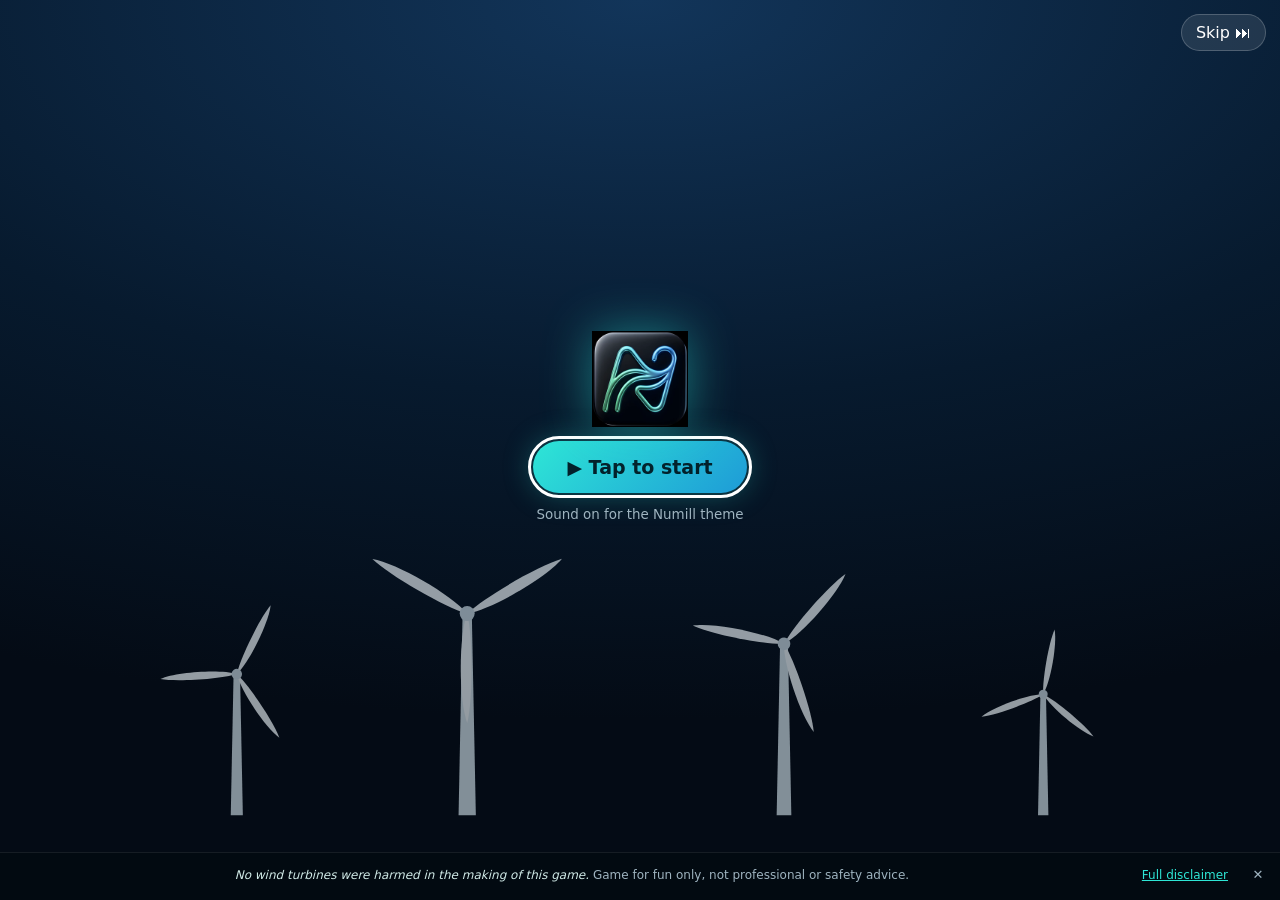
==== commit 5d33ea86: "Numi tips fit 2 lines on 390px phones: shorter Farm tips/idle lines, short level-up/streak lines, co" ====
--- a/farm/index.html
+++ b/farm/index.html
@@ -18,7 +18,7 @@
 <meta name="twitter:title" content="Numill Wind Farm: Farm Edition" />
 <meta name="twitter:description" content="A cosy, just-for-fun wind farm game by Numill: place turbines, harvest energy, help the Numi and learn wind basics in the Numill Academy." />
 <meta name="twitter:image" content="https://numill1.github.io/numill-wind-farm/og-image.png" />
-<title>Numill Wind Farm: Farm Edition</title>  <script type="module" crossorigin src="./assets/index-De6T0-Q1.js"></script>
+<title>Numill Wind Farm: Farm Edition</title>  <script type="module" crossorigin src="./assets/index-DJk3f5-A.js"></script>
   <link rel="stylesheet" crossorigin href="./assets/index-BR6NSKVO.css">
 </head>
 <body><div id="root"></div></body></html>
